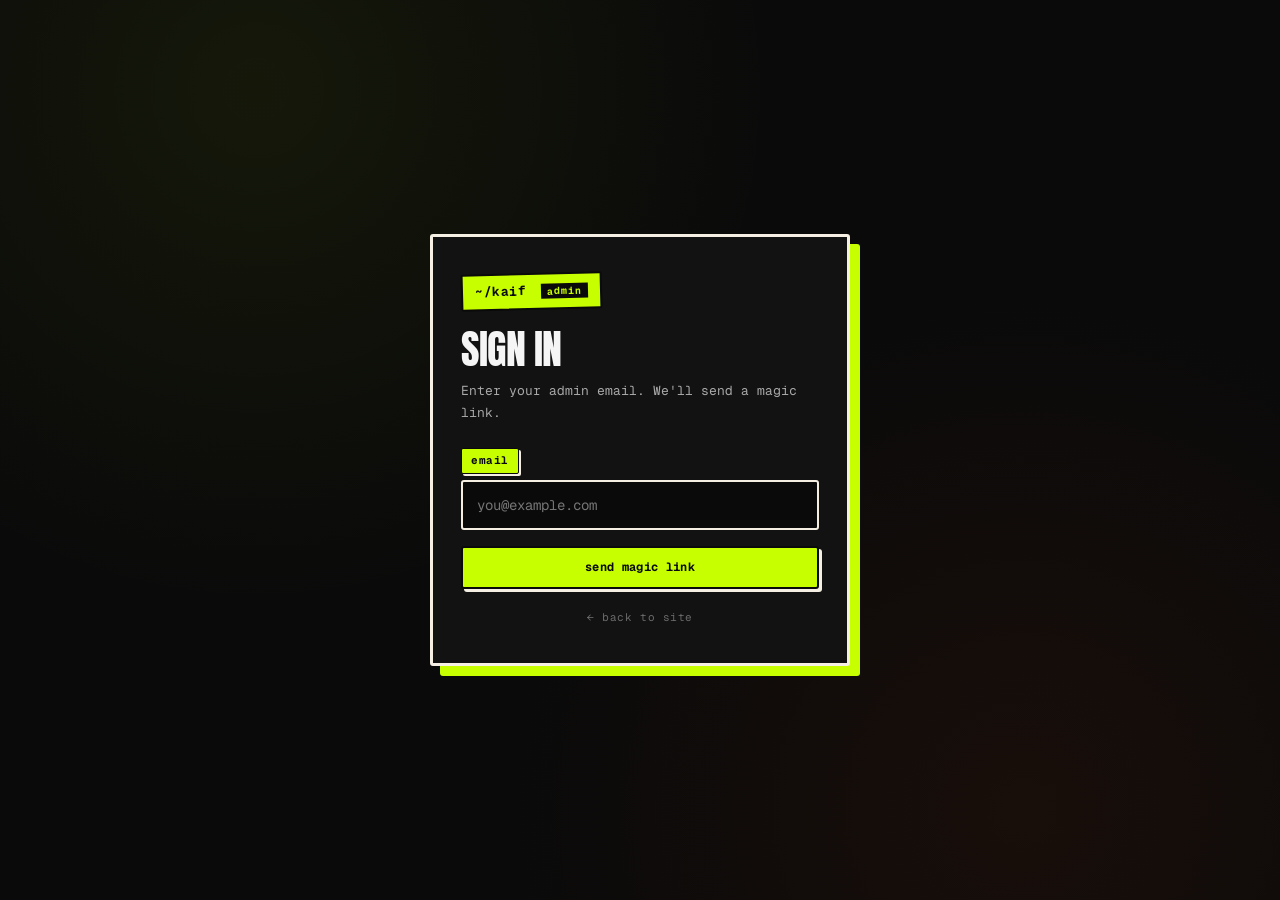
==== admin/index.html @ 689f4917 "feat(admin): ship magic-link auth, dashboard, subscriber CRUD, message inbox, and one-click legacy m" ====
<!DOCTYPE html>
<html lang="en" data-theme="dark">
<head>
<meta charset="UTF-8">
<meta name="viewport" content="width=device-width, initial-scale=1.0, viewport-fit=cover">
<title>admin · kaifansari.me</title>
<meta name="robots" content="noindex,nofollow">
<meta name="theme-color" content="#0a0a0a">
<link rel="preconnect" href="https://fonts.googleapis.com">
<link rel="preconnect" href="https://fonts.gstatic.com" crossorigin>
<link href="https://fonts.googleapis.com/css2?family=Anton&family=Fraunces:opsz,wght@9..144,400;9..144,600&family=Geist+Mono:wght@400;500;600;700&display=swap" rel="stylesheet">
<style>
:root {
  --bg: #0a0a0a;
  --bg2: #121212;
  --bg3: #1a1a1a;
  --text: #f5f5f5;
  --text2: #a8a8a8;
  --muted: #6a6a6a;
  --accent: #c8ff00;
  --ink: #0a0a0a;
  --border: #f5efe3;
  --shadow: #f5efe3;
  --danger: #ff3b30;
  --success: #22c55e;
  --warning: #fbbf24;
  --font-display: 'Anton', Impact, 'Arial Black', sans-serif;
  --font-body: 'Fraunces', Georgia, serif;
  --font-mono: 'Geist Mono', 'Courier New', ui-monospace, monospace;
  --radius: 3px;
  --bw: 3px;
  --offset: 5px;
}
*, *::before, *::after { margin: 0; padding: 0; box-sizing: border-box; }
html { color-scheme: dark; -webkit-text-size-adjust: 100%; }
body {
  font-family: var(--font-mono);
  font-size: 14px;
  line-height: 1.6;
  background: var(--bg);
  color: var(--text);
  min-height: 100vh;
  -webkit-font-smoothing: antialiased;
  -moz-osx-font-smoothing: grayscale;
}
[hidden] { display: none !important; }
button, input, select, textarea { font: inherit; color: inherit; }
a { color: inherit; text-decoration: none; }
code { font-family: var(--font-mono); background: var(--bg2); padding: 1px 6px; border-radius: 2px; border: 1px solid var(--border); }

.screen { min-height: 100vh; }
.screen-login {
  display: flex;
  align-items: center;
  justify-content: center;
  padding: 24px;
  background:
    radial-gradient(circle at 20% 10%, rgba(200, 255, 0, 0.06), transparent 40%),
    radial-gradient(circle at 80% 90%, rgba(194, 65, 12, 0.08), transparent 40%),
    var(--bg);
}
.login-card {
  width: 100%;
  max-width: 420px;
  background: var(--bg2);
  border: var(--bw) solid var(--border);
  border-radius: var(--radius);
  padding: 36px 28px;
  box-shadow: 10px 10px 0 var(--accent);
}
.login-brand {
  display: inline-block;
  padding: 6px 12px;
  background: var(--accent);
  color: var(--ink);
  border: 2px solid var(--ink);
  font-weight: 700;
  font-size: 13px;
  letter-spacing: 0.5px;
  border-radius: 2px;
  transform: rotate(-1.5deg);
  margin-bottom: 20px;
}
.login-brand span {
  margin-left: 6px;
  padding: 1px 6px;
  background: var(--ink);
  color: var(--accent);
  font-size: 10px;
  letter-spacing: 1px;
}
.login-card h1 {
  font-family: var(--font-display);
  font-size: 40px;
  line-height: 0.95;
  letter-spacing: -0.5px;
  text-transform: uppercase;
  font-weight: 400;
  margin-bottom: 12px;
}
.login-card p { color: var(--text2); font-size: 13px; margin-bottom: 24px; line-height: 1.7; }
.login-card label {
  display: block;
  font-size: 11px;
  font-weight: 700;
  color: var(--ink);
  background: var(--accent);
  border: 1.5px solid var(--ink);
  padding: 3px 9px;
  border-radius: 2px;
  letter-spacing: 0.05em;
  width: fit-content;
  margin-bottom: 6px;
  box-shadow: 2px 2px 0 var(--shadow);
}
.login-card input {
  width: 100%;
  padding: 12px 14px;
  background: var(--bg);
  border: 2px solid var(--border);
  border-radius: var(--radius);
  font-size: 14px;
  margin-bottom: 16px;
  transition: box-shadow 0.2s, transform 0.2s;
}
.login-card input:focus {
  outline: none;
  border-color: var(--accent);
  box-shadow: 3px 3px 0 var(--shadow);
  transform: translate(-1px, -1px);
}
.login-status {
  display: none;
  margin-top: 16px;
  padding: 12px;
  background: rgba(34, 197, 94, 0.1);
  border: 2px solid var(--success);
  border-radius: var(--radius);
  color: var(--success);
  font-size: 12px;
  text-align: center;
}
.login-status.is-error {
  background: rgba(255, 59, 48, 0.1);
  border-color: var(--danger);
  color: var(--danger);
}
.login-back {
  display: block;
  margin-top: 20px;
  text-align: center;
  font-size: 11px;
  color: var(--muted);
  letter-spacing: 0.05em;
}
.login-back:hover { color: var(--accent); }

.btn {
  display: inline-flex;
  align-items: center;
  justify-content: center;
  gap: 6px;
  padding: 10px 18px;
  background: var(--bg);
  color: var(--text);
  border: 2px solid var(--border);
  border-radius: var(--radius);
  font-family: var(--font-mono);
  font-size: 12px;
  font-weight: 700;
  letter-spacing: 0.03em;
  cursor: pointer;
  box-shadow: 3px 3px 0 var(--shadow);
  transition: transform 0.15s, box-shadow 0.15s, background-color 0.15s, color 0.15s, border-color 0.15s;
  white-space: nowrap;
  user-select: none;
}
.btn:hover { transform: translate(-1px, -1px); box-shadow: 4px 4px 0 var(--shadow); }
.btn:active { transform: translate(2px, 2px); box-shadow: 0 0 0 var(--shadow); }
.btn:disabled { opacity: 0.5; cursor: not-allowed; transform: none; box-shadow: 2px 2px 0 var(--shadow); }
.btn-primary { background: var(--accent); color: var(--ink); border-color: var(--ink); }
.btn-ghost { background: var(--bg2); }
.btn-danger { background: var(--bg2); color: var(--danger); border-color: var(--danger); }
.btn-danger:hover { background: var(--danger); color: #fff; }
.btn-sm { padding: 6px 12px; font-size: 11px; box-shadow: 2px 2px 0 var(--shadow); }
.btn-xs { padding: 4px 9px; font-size: 10px; box-shadow: 1.5px 1.5px 0 var(--shadow); border-width: 1.5px; }
.btn-xs:hover { box-shadow: 2.5px 2.5px 0 var(--shadow); }
.btn.full-width { width: 100%; }

.app-header {
  position: sticky;
  top: 0;
  z-index: 100;
  background: var(--bg);
  border-bottom: var(--bw) solid var(--border);
  box-shadow: 0 4px 0 rgba(0, 0, 0, 0.4);
}
.app-header-inner {
  max-width: 1300px;
  margin: 0 auto;
  padding: 0 20px;
  height: 64px;
  display: flex;
  align-items: center;
  gap: 20px;
}
.brand {
  display: inline-flex;
  align-items: center;
  gap: 6px;
  padding: 6px 12px;
  border: 2px solid var(--border);
  border-radius: var(--radius);
  background: var(--bg2);
  font-weight: 700;
  font-size: 13px;
  box-shadow: 3px 3px 0 var(--shadow);
  transform: rotate(-1.5deg);
  transition: transform 0.2s, box-shadow 0.2s;
  flex-shrink: 0;
}
.brand:hover { transform: rotate(0) translate(-2px, -2px); box-shadow: 5px 5px 0 var(--shadow); }
.brand-tag {
  margin-left: 4px;
  padding: 1px 6px;
  background: var(--accent);
  color: var(--ink);
  font-size: 10px;
  letter-spacing: 1px;
  border-radius: 2px;
}
.tabs {
  display: flex;
  gap: 4px;
  flex: 1;
  overflow-x: auto;
  scrollbar-width: none;
}
.tabs::-webkit-scrollbar { display: none; }
.tab {
  padding: 8px 14px;
  background: transparent;
  border: 2px solid transparent;
  border-radius: var(--radius);
  font-family: var(--font-mono);
  font-size: 12px;
  font-weight: 600;
  color: var(--text2);
  cursor: pointer;
  white-space: nowrap;
  transition: all 0.15s;
}
.tab:hover { color: var(--text); background: var(--bg2); }
.tab.active {
  background: var(--accent);
  color: var(--ink);
  border-color: var(--ink);
  box-shadow: 2px 2px 0 var(--shadow);
  transform: rotate(-1deg);
}
.session {
  display: flex;
  align-items: center;
  gap: 10px;
  flex-shrink: 0;
}
.session-email {
  font-size: 11px;
  color: var(--muted);
  max-width: 180px;
  overflow: hidden;
  text-overflow: ellipsis;
  white-space: nowrap;
}

.app-main {
  max-width: 1300px;
  margin: 0 auto;
  padding: 32px 20px 80px;
}
.panel { animation: fadeIn 0.25s ease-out; }
@keyframes fadeIn { from { opacity: 0; transform: translateY(6px); } to { opacity: 1; transform: translateY(0); } }
.panel-head {
  display: flex;
  align-items: center;
  justify-content: space-between;
  gap: 16px;
  margin-bottom: 24px;
  flex-wrap: wrap;
}
.panel-head h2 {
  font-family: var(--font-display);
  font-size: 32px;
  font-weight: 400;
  letter-spacing: -0.02em;
  text-transform: uppercase;
  line-height: 1;
  display: inline-flex;
  align-items: baseline;
  gap: 10px;
}
.panel-head h2 .count {
  font-family: var(--font-mono);
  font-size: 13px;
  color: var(--muted);
  font-weight: 400;
  text-transform: none;
  letter-spacing: 0;
}
.panel-actions { display: flex; gap: 8px; flex-wrap: wrap; }

.stat-grid {
  display: grid;
  grid-template-columns: repeat(auto-fit, minmax(160px, 1fr));
  gap: 14px;
  margin-bottom: 24px;
}
.stat {
  padding: 16px 18px;
  background: var(--bg2);
  border: 2px solid var(--border);
  border-radius: var(--radius);
  box-shadow: 4px 4px 0 var(--shadow);
  transform: rotate(-0.5deg);
  transition: transform 0.2s, box-shadow 0.2s;
}
.stat:nth-child(even) { transform: rotate(0.7deg); }
.stat:hover { transform: rotate(0) translate(-2px, -2px); box-shadow: 6px 6px 0 var(--shadow); }
.stat-value {
  font-family: var(--font-mono);
  font-size: 28px;
  font-weight: 700;
  line-height: 1;
  color: var(--text);
  margin-bottom: 6px;
}
.stat-label {
  font-family: var(--font-mono);
  font-size: 10px;
  color: var(--muted);
  text-transform: uppercase;
  letter-spacing: 0.08em;
  padding-top: 6px;
  border-top: 1.5px dashed var(--bg3);
}
.stat.highlight { background: var(--accent); border-color: var(--ink); }
.stat.highlight .stat-value { color: var(--ink); }
.stat.highlight .stat-label { color: var(--ink); opacity: 0.7; border-color: rgba(10, 10, 10, 0.3); }
.stat.danger .stat-value { color: var(--danger); }

.migrate-card {
  display: flex;
  align-items: center;
  justify-content: space-between;
  gap: 20px;
  padding: 20px 24px;
  background: linear-gradient(135deg, rgba(200, 255, 0, 0.1), rgba(200, 255, 0, 0.02));
  border: var(--bw) dashed var(--accent);
  border-radius: var(--radius);
  margin-bottom: 24px;
  flex-wrap: wrap;
}
.migrate-card h3 {
  font-family: var(--font-display);
  font-size: 20px;
  font-weight: 400;
  text-transform: uppercase;
  margin-bottom: 6px;
  letter-spacing: -0.01em;
}
.migrate-card p { color: var(--text2); font-size: 12px; line-height: 1.6; }

.activity { margin-top: 12px; }
.activity h3 {
  font-family: var(--font-mono);
  font-size: 11px;
  text-transform: uppercase;
  letter-spacing: 0.1em;
  color: var(--muted);
  margin-bottom: 12px;
}
.activity-list {
  display: flex;
  flex-direction: column;
  gap: 6px;
}
.activity-item {
  display: grid;
  grid-template-columns: 90px 100px 1fr auto;
  gap: 12px;
  align-items: center;
  padding: 10px 14px;
  background: var(--bg2);
  border: 1.5px solid var(--bg3);
  border-radius: 2px;
  font-size: 12px;
  transition: border-color 0.15s;
}
.activity-item:hover { border-color: var(--border); }
.activity-item .act-time { color: var(--muted); font-size: 11px; }
.activity-item .act-actor { color: var(--text2); overflow: hidden; text-overflow: ellipsis; }
.activity-item .act-action { font-weight: 600; color: var(--accent); }
.activity-item .act-target { color: var(--muted); font-size: 11px; overflow: hidden; text-overflow: ellipsis; text-align: right; }

.filters {
  display: flex;
  gap: 10px;
  margin-bottom: 16px;
  flex-wrap: wrap;
}
.input, .select {
  padding: 9px 13px;
  background: var(--bg2);
  border: 2px solid var(--border);
  border-radius: var(--radius);
  font-family: var(--font-mono);
  font-size: 12px;
  color: var(--text);
  transition: border-color 0.15s, box-shadow 0.15s;
}
.input { flex: 1; min-width: 180px; }
.select { cursor: pointer; min-width: 140px; }
.input:focus, .select:focus {
  outline: none;
  border-color: var(--accent);
  box-shadow: 2px 2px 0 var(--shadow);
}

.table-wrap {
  background: var(--bg2);
  border: var(--bw) solid var(--border);
  border-radius: var(--radius);
  box-shadow: 5px 5px 0 var(--shadow);
  overflow-x: auto;
}
.table {
  width: 100%;
  border-collapse: collapse;
  font-size: 13px;
}
.table thead th {
  text-align: left;
  padding: 12px 16px;
  background: var(--bg3);
  border-bottom: 2px solid var(--border);
  font-family: var(--font-mono);
  font-size: 10px;
  font-weight: 700;
  letter-spacing: 0.1em;
  text-transform: uppercase;
  color: var(--muted);
}
.table tbody td {
  padding: 12px 16px;
  border-bottom: 1px solid var(--bg3);
  vertical-align: middle;
}
.table tbody tr:last-child td { border-bottom: none; }
.table tbody tr { transition: background-color 0.1s; }
.table tbody tr[data-message-id] { cursor: pointer; }
.table tbody tr:hover { background: rgba(255, 255, 255, 0.02); }
.table .email { font-family: var(--font-mono); font-size: 12px; color: var(--text); }
.table .muted { color: var(--muted); font-size: 12px; }
.table .actions-col { width: 1%; white-space: nowrap; text-align: right; }
.table .actions-cell { text-align: right; white-space: nowrap; }
.table .actions-cell .btn { margin-left: 4px; }
.table .loading, .table .empty {
  text-align: center;
  padding: 40px 20px;
  color: var(--muted);
  font-size: 12px;
}
.table .preview {
  color: var(--text2);
  max-width: 340px;
  overflow: hidden;
  text-overflow: ellipsis;
  white-space: nowrap;
}
.table .from-cell { display: flex; flex-direction: column; gap: 2px; }
.table .from-cell .from-name { font-weight: 600; font-size: 13px; }
.table .from-cell .from-email { font-size: 11px; color: var(--muted); }
.table .unread-dot {
  display: inline-block;
  width: 8px;
  height: 8px;
  border-radius: 50%;
  background: var(--accent);
  box-shadow: 0 0 8px var(--accent);
  animation: pulse 2s ease-in-out infinite;
}
@keyframes pulse { 0%, 100% { opacity: 1; } 50% { opacity: 0.4; } }

.badge {
  display: inline-block;
  padding: 2px 8px;
  border-radius: 2px;
  font-family: var(--font-mono);
  font-size: 10px;
  font-weight: 700;
  letter-spacing: 0.05em;
  text-transform: uppercase;
  border: 1.5px solid currentColor;
  white-space: nowrap;
}
.badge.confirmed, .badge.replied { color: var(--success); background: rgba(34, 197, 94, 0.1); }
.badge.pending, .badge.unread { color: var(--warning); background: rgba(251, 191, 36, 0.1); }
.badge.unsubscribed, .badge.spam { color: var(--danger); background: rgba(255, 59, 48, 0.1); }
.badge.read, .badge.archived { color: var(--muted); background: var(--bg3); }

.empty {
  padding: 40px 20px;
  text-align: center;
  color: var(--muted);
  font-size: 12px;
}

.modal-overlay {
  position: fixed;
  inset: 0;
  z-index: 1000;
  display: flex;
  align-items: center;
  justify-content: center;
  padding: 20px;
  background: rgba(0, 0, 0, 0.7);
  backdrop-filter: blur(4px);
  -webkit-backdrop-filter: blur(4px);
  animation: fadeIn 0.2s ease;
}
.modal {
  position: relative;
  width: 100%;
  max-width: 620px;
  max-height: 90vh;
  overflow-y: auto;
  background: var(--bg2);
  border: var(--bw) solid var(--border);
  border-radius: var(--radius);
  box-shadow: 12px 12px 0 var(--shadow);
  padding: 28px 24px;
  animation: modalIn 0.25s cubic-bezier(0.34, 1.56, 0.64, 1);
}
@keyframes modalIn { from { opacity: 0; transform: translateY(20px) scale(0.96); } to { opacity: 1; transform: translateY(0) scale(1); } }
.modal-close {
  position: absolute;
  top: 12px;
  right: 12px;
  width: 32px;
  height: 32px;
  background: var(--bg);
  border: 2px solid var(--border);
  border-radius: var(--radius);
  cursor: pointer;
  font-size: 14px;
  font-weight: 700;
  color: var(--text);
  box-shadow: 2px 2px 0 var(--shadow);
  transition: transform 0.15s, box-shadow 0.15s, background-color 0.15s;
}
.modal-close:hover { transform: translate(-1px, -1px); box-shadow: 4px 4px 0 var(--shadow); background: var(--accent); color: var(--ink); }
.modal-content h3 {
  font-family: var(--font-display);
  font-size: 26px;
  font-weight: 400;
  text-transform: uppercase;
  letter-spacing: -0.01em;
  margin-bottom: 18px;
  padding-bottom: 10px;
  border-bottom: 2px solid var(--border);
  line-height: 1;
}
.modal-content label {
  display: block;
  font-size: 10px;
  font-weight: 700;
  color: var(--ink);
  background: var(--accent);
  border: 1.5px solid var(--ink);
  padding: 3px 9px;
  border-radius: 2px;
  letter-spacing: 0.05em;
  width: fit-content;
  margin: 14px 0 6px;
  box-shadow: 2px 2px 0 var(--shadow);
}
.modal-content input, .modal-content select, .modal-content textarea {
  width: 100%;
  padding: 10px 13px;
  background: var(--bg);
  border: 2px solid var(--border);
  border-radius: var(--radius);
  font-family: var(--font-mono);
  font-size: 13px;
  resize: vertical;
  transition: border-color 0.15s, box-shadow 0.15s;
}
.modal-content input:focus, .modal-content select:focus, .modal-content textarea:focus {
  outline: none;
  border-color: var(--accent);
  box-shadow: 2px 2px 0 var(--shadow);
}
.modal-content button[type="submit"], .modal-content .btn-primary { margin-top: 16px; }
.msg-meta {
  display: grid;
  grid-template-columns: 80px 1fr;
  gap: 6px 14px;
  padding: 14px;
  background: var(--bg);
  border: 1.5px solid var(--bg3);
  border-radius: 2px;
  margin-bottom: 16px;
  font-size: 12px;
}
.msg-meta dt { color: var(--muted); text-transform: uppercase; letter-spacing: 0.05em; font-size: 10px; padding-top: 3px; }
.msg-meta dd { color: var(--text); word-break: break-word; }
.msg-body {
  padding: 16px;
  background: var(--bg);
  border-left: 4px solid var(--accent);
  border-radius: 2px;
  white-space: pre-wrap;
  font-size: 13px;
  line-height: 1.7;
  color: var(--text2);
  margin-bottom: 16px;
}
.msg-reply {
  padding: 16px;
  background: rgba(34, 197, 94, 0.08);
  border-left: 4px solid var(--success);
  border-radius: 2px;
  font-size: 12px;
  margin-bottom: 16px;
}
.msg-reply strong { color: var(--success); display: block; margin-bottom: 6px; font-size: 10px; letter-spacing: 0.1em; text-transform: uppercase; }
.msg-reply p { color: var(--text2); white-space: pre-wrap; line-height: 1.6; }
.msg-actions {
  display: flex;
  gap: 6px;
  flex-wrap: wrap;
  margin-bottom: 8px;
  padding-bottom: 16px;
  border-bottom: 1.5px solid var(--bg3);
}
.reply-form { margin-top: 8px; }

.toast {
  position: fixed;
  bottom: 24px;
  left: 50%;
  transform: translateX(-50%) translateY(80px);
  padding: 12px 22px;
  background: var(--accent);
  color: var(--ink);
  border: 2px solid var(--ink);
  border-radius: var(--radius);
  box-shadow: 5px 5px 0 var(--shadow);
  font-family: var(--font-mono);
  font-size: 12px;
  font-weight: 700;
  letter-spacing: 0.02em;
  z-index: 2000;
  opacity: 0;
  pointer-events: none;
  transition: transform 0.3s cubic-bezier(0.34, 1.56, 0.64, 1), opacity 0.25s;
  max-width: calc(100vw - 40px);
  text-align: center;
}
.toast.show { transform: translateX(-50%) translateY(0); opacity: 1; }
.toast.error { background: var(--danger); color: #fff; border-color: #fff; box-shadow: 5px 5px 0 #fff; }

@media (max-width: 768px) {
  .app-header-inner { padding: 0 14px; gap: 10px; height: 56px; }
  .brand { font-size: 12px; padding: 5px 10px; }
  .brand-tag { font-size: 9px; }
  .session-email { display: none; }
  .tab { padding: 7px 10px; font-size: 11px; }
  .app-main { padding: 20px 14px 60px; }
  .panel-head h2 { font-size: 24px; }
  .stat-value { font-size: 22px; }
  .activity-item { grid-template-columns: 60px 1fr; gap: 6px; }
  .activity-item .act-actor, .activity-item .act-action { grid-column: 2; }
  .activity-item .act-target { display: none; }
  .table { font-size: 12px; }
  .table thead th, .table tbody td { padding: 10px 10px; }
  .table .preview { max-width: 140px; }
  .table .actions-cell .btn { padding: 3px 6px; font-size: 9px; margin-left: 2px; }
  .modal { padding: 20px 16px; }
  .modal-content h3 { font-size: 20px; }
  .msg-meta { grid-template-columns: 1fr; gap: 2px; }
  .msg-meta dt { padding-top: 8px; }
}
</style>
</head>
<body>

<div class="screen screen-login" id="loginScreen">
  <div class="login-card">
    <div class="login-brand">~/kaif <span>admin</span></div>
    <h1>Sign in</h1>
    <p>Enter your admin email. We'll send a magic link.</p>
    <form id="loginForm">
      <label for="loginEmail">email</label>
      <input type="email" id="loginEmail" name="email" required autocomplete="email" placeholder="you@example.com" />
      <button type="submit" class="btn btn-primary full-width" id="loginBtn">send magic link</button>
    </form>
    <div class="login-status" id="loginStatus"></div>
    <a href="/" class="login-back">← back to site</a>
  </div>
</div>

<div class="screen screen-app" id="appScreen" hidden>
  <header class="app-header">
    <div class="app-header-inner">
      <a href="/" class="brand">~/kaif<span class="brand-tag">admin</span></a>
      <nav class="tabs" id="tabs">
        <button type="button" class="tab active" data-tab="dashboard">dashboard</button>
        <button type="button" class="tab" data-tab="subscribers">subscribers</button>
        <button type="button" class="tab" data-tab="messages">messages</button>
      </nav>
      <div class="session">
        <span class="session-email" id="sessionEmail"></span>
        <button type="button" class="btn btn-ghost btn-sm" id="logoutBtn">logout</button>
      </div>
    </div>
  </header>

  <main class="app-main">
    <section class="panel" id="panelDashboard" data-panel="dashboard">
      <div class="panel-head">
        <h2>dashboard</h2>
        <div class="panel-actions">
          <button type="button" class="btn btn-ghost btn-sm" id="refreshDashboard">refresh</button>
        </div>
      </div>
      <div class="stat-grid" id="statGrid"></div>
      <div id="migrateCard"></div>
      <div class="activity">
        <h3>recent activity</h3>
        <div class="activity-list" id="recentActivity"></div>
      </div>
    </section>

    <section class="panel" id="panelSubscribers" data-panel="subscribers" hidden>
      <div class="panel-head">
        <h2>subscribers <span class="count" id="subsCount"></span></h2>
        <div class="panel-actions">
          <button type="button" class="btn btn-primary btn-sm" id="addSubBtn">+ add</button>
          <a href="/api/admin_subscribers?format=csv" class="btn btn-ghost btn-sm" id="exportCsvBtn" download>export csv</a>
        </div>
      </div>
      <div class="filters">
        <select class="select" id="subsFilter">
          <option value="all">all</option>
          <option value="confirmed">confirmed</option>
          <option value="pending">pending</option>
          <option value="unsubscribed">unsubscribed</option>
        </select>
        <input type="search" class="input" id="subsSearch" placeholder="search email…" />
      </div>
      <div class="table-wrap">
        <table class="table">
          <thead>
            <tr>
              <th>email</th>
              <th>status</th>
              <th>subscribed</th>
              <th>source</th>
              <th class="actions-col">actions</th>
            </tr>
          </thead>
          <tbody id="subsBody"></tbody>
        </table>
      </div>
      <div class="empty" id="subsEmpty" hidden>no subscribers yet</div>
    </section>

    <section class="panel" id="panelMessages" data-panel="messages" hidden>
      <div class="panel-head">
        <h2>messages <span class="count" id="msgsCount"></span></h2>
        <div class="panel-actions">
          <button type="button" class="btn btn-ghost btn-sm" id="refreshMessages">refresh</button>
        </div>
      </div>
      <div class="filters">
        <select class="select" id="msgsFilter">
          <option value="all">all</option>
          <option value="unread">unread</option>
          <option value="read">read</option>
          <option value="replied">replied</option>
          <option value="archived">archived</option>
          <option value="spam">spam</option>
        </select>
        <input type="search" class="input" id="msgsSearch" placeholder="search name, email, message…" />
      </div>
      <div class="table-wrap">
        <table class="table">
          <thead>
            <tr>
              <th></th>
              <th>from</th>
              <th>preview</th>
              <th>received</th>
              <th class="actions-col">actions</th>
            </tr>
          </thead>
          <tbody id="msgsBody"></tbody>
        </table>
      </div>
      <div class="empty" id="msgsEmpty" hidden>no messages yet</div>
    </section>
  </main>
</div>

<div class="modal-overlay" id="modalOverlay" hidden>
  <div class="modal" role="dialog" aria-modal="true">
    <button type="button" class="modal-close" id="modalClose">✕</button>
    <div class="modal-content" id="modalContent"></div>
  </div>
</div>

<div class="toast" id="toast"></div>

<script>
(function () {
  'use strict';

  var state = {
    email: '',
    tab: 'dashboard',
    subs: { items: [], status: 'all', search: '' },
    msgs: { items: [], filter: 'all', search: '' },
    loading: { subs: false, msgs: false }
  };

  function esc(s) {
    return String(s == null ? '' : s)
      .replace(/&/g, '&amp;')
      .replace(/</g, '&lt;')
      .replace(/>/g, '&gt;')
      .replace(/"/g, '&quot;')
      .replace(/'/g, '&#39;');
  }

  function fmtDate(ts) {
    if (!ts) return '—';
    var n = parseInt(ts, 10);
    if (!n) return '—';
    var d = new Date(n * 1000);
    var diff = Date.now() - d.getTime();
    var m = Math.floor(diff / 60000);
    if (m < 1) return 'just now';
    if (m < 60) return m + 'm ago';
    var h = Math.floor(m / 60);
    if (h < 24) return h + 'h ago';
    var day = Math.floor(h / 24);
    if (day < 7) return day + 'd ago';
    return d.toLocaleDateString('en-IN', { day: '2-digit', month: 'short', year: 'numeric' });
  }

  function toast(msg, type) {
    var el = document.getElementById('toast');
    el.textContent = msg;
    el.className = 'toast show' + (type === 'error' ? ' error' : '');
    clearTimeout(toast._t);
    toast._t = setTimeout(function () { el.classList.remove('show'); }, 3200);
  }

  async function api(path, opts) {
    opts = opts || {};
    var config = {
      method: opts.method || 'GET',
      credentials: 'include',
      headers: {}
    };
    if (opts.body !== undefined) {
      config.headers['Content-Type'] = 'application/json';
      config.body = typeof opts.body === 'string' ? opts.body : JSON.stringify(opts.body);
    }
    try {
      var res = await fetch(path, config);
      var data = null;
      try { data = await res.json(); } catch (e) { data = {}; }
      return { ok: res.ok, status: res.status, data: data || {} };
    } catch (err) {
      return { ok: false, status: 0, data: { error: 'network error' } };
    }
  }

  function showModal(html) {
    document.getElementById('modalContent').innerHTML = html;
    document.getElementById('modalOverlay').hidden = false;
    document.body.style.overflow = 'hidden';
  }

  function closeModal() {
    document.getElementById('modalOverlay').hidden = true;
    document.getElementById('modalContent').innerHTML = '';
    document.body.style.overflow = '';
  }

  window.closeModal = closeModal;

  function showLogin() {
    document.getElementById('loginScreen').hidden = false;
    document.getElementById('appScreen').hidden = true;
  }

  function showApp() {
    document.getElementById('loginScreen').hidden = true;
    document.getElementById('appScreen').hidden = false;
    document.getElementById('sessionEmail').textContent = state.email;
  }

  async function boot() {
    var params = new URLSearchParams(window.location.search);
    if (params.get('error') === 'login') {
      var st = document.getElementById('loginStatus');
      st.textContent = 'login link is invalid or expired. request a new one.';
      st.className = 'login-status is-error';
      st.style.display = 'block';
      try { window.history.replaceState({}, '', '/admin'); } catch (e) {}
    }

    var r = await api('/api/admin_me');
    if (r.ok && r.data.success && r.data.email) {
      state.email = r.data.email;
      showApp();
      switchTab('dashboard');
    } else {
      showLogin();
    }
  }

  document.getElementById('loginForm').addEventListener('submit', async function (e) {
    e.preventDefault();
    var email = document.getElementById('loginEmail').value.trim().toLowerCase();
    var btn = document.getElementById('loginBtn');
    var status = document.getElementById('loginStatus');

    if (!email) {
      toast('email required', 'error');
      return;
    }

    btn.disabled = true;
    btn.textContent = 'sending…';
    status.style.display = 'none';

    var r = await api('/api/admin_login', { method: 'POST', body: { email: email } });

    btn.disabled = false;
    btn.textContent = 'send magic link';

    if (r.ok && r.data.success) {
      status.textContent = r.data.message || 'check your email for the login link.';
      status.className = 'login-status';
      status.style.display = 'block';
    } else {
      status.textContent = (r.data && r.data.error) || 'failed to send link';
      status.className = 'login-status is-error';
      status.style.display = 'block';
    }
  });

  document.getElementById('logoutBtn').addEventListener('click', async function () {
    await api('/api/admin_logout', { method: 'POST' });
    state.email = '';
    showLogin();
    document.getElementById('loginStatus').style.display = 'none';
  });

  document.getElementById('modalOverlay').addEventListener('click', function (e) {
    if (e.target.id === 'modalOverlay') closeModal();
  });

  document.getElementById('modalClose').addEventListener('click', closeModal);

  document.addEventListener('keydown', function (e) {
    if (e.key === 'Escape') closeModal();
  });

  document.getElementById('tabs').addEventListener('click', function (e) {
    var btn = e.target.closest('[data-tab]');
    if (!btn) return;
    switchTab(btn.dataset.tab);
  });

  function switchTab(name) {
    state.tab = name;
    var tabs = document.querySelectorAll('[data-tab]');
    for (var i = 0; i < tabs.length; i++) {
      tabs[i].classList.toggle('active', tabs[i].dataset.tab === name);
    }
    var panels = document.querySelectorAll('[data-panel]');
    for (var j = 0; j < panels.length; j++) {
      panels[j].hidden = panels[j].dataset.panel !== name;
    }
    if (name === 'dashboard') loadDashboard();
    if (name === 'subscribers') loadSubscribers();
    if (name === 'messages') loadMessages();
  }

  async function loadDashboard() {
    var grid = document.getElementById('statGrid');
    var recentEl = document.getElementById('recentActivity');
    var migrateEl = document.getElementById('migrateCard');

    grid.innerHTML = '<div class="stat"><div class="stat-value">—</div><div class="stat-label">loading…</div></div>';
    recentEl.innerHTML = '';

    var r = await api('/api/admin_dashboard');
    if (!r.ok || !r.data.success) {
      toast((r.data && r.data.error) || 'failed to load dashboard', 'error');
      grid.innerHTML = '<div class="stat"><div class="stat-value">!</div><div class="stat-label">failed</div></div>';
      return;
    }

    var s = r.data.stats || {};

    grid.innerHTML =
      '<div class="stat highlight"><div class="stat-value">' + (s.confirmed || 0) + '</div><div class="stat-label">confirmed</div></div>' +
      '<div class="stat"><div class="stat-value">' + (s.pending || 0) + '</div><div class="stat-label">pending</div></div>' +
      '<div class="stat"><div class="stat-value">' + (s.unsubscribed || 0) + '</div><div class="stat-label">unsubscribed</div></div>' +
      '<div class="stat"><div class="stat-value">' + (s.messages_total || 0) + '</div><div class="stat-label">messages total</div></div>' +
      '<div class="stat' + (s.messages_unread > 0 ? ' danger' : '') + '"><div class="stat-value">' + (s.messages_unread || 0) + '</div><div class="stat-label">unread</div></div>';

    if (!r.data.migrated) {
      migrateEl.innerHTML =
        '<div class="migrate-card">' +
        '<div><h3>migrate legacy data</h3><p>Run once to move old subscriber keys into the new schema. Safe to re-run — it only executes once.</p></div>' +
        '<button type="button" class="btn btn-primary" id="migrateBtn">run migration</button>' +
        '</div>';
      document.getElementById('migrateBtn').addEventListener('click', runMigrate);
    } else {
      migrateEl.innerHTML = '';
    }

    var recent = r.data.recent || [];
    if (!recent.length) {
      recentEl.innerHTML = '<div class="empty">no activity yet</div>';
    } else {
      recentEl.innerHTML = recent.map(function (a) {
        return '<div class="activity-item">' +
          '<span class="act-time">' + fmtDate(a.ts) + '</span>' +
          '<span class="act-actor">' + esc(a.actor || '—') + '</span>' +
          '<span class="act-action">' + esc(a.action || '—') + '</span>' +
          '<span class="act-target">' + esc(a.target || '') + '</span>' +
          '</div>';
      }).join('');
    }
  }

  async function runMigrate() {
    var btn = document.getElementById('migrateBtn');
    if (!btn) return;
    if (!window.confirm('Run one-time migration now?')) return;
    btn.disabled = true;
    btn.textContent = 'migrating…';
    var r = await api('/api/admin_migrate', { method: 'POST' });
    if (!r.ok || !r.data.success) {
      toast((r.data && r.data.error) || 'migration failed', 'error');
      btn.disabled = false;
      btn.textContent = 'run migration';
      return;
    }
    toast('migrated: ' + (r.data.confirmed || 0) + ' confirmed, ' + (r.data.pending || 0) + ' pending');
    loadDashboard();
  }

  document.getElementById('refreshDashboard').addEventListener('click', loadDashboard);

  async function fetchAllSubscribers(status) {
    var all = [];
    var page = 0;
    for (var i = 0; i < 20; i++) {
      var r = await api('/api/admin_subscribers?status=' + encodeURIComponent(status) + '&page=' + page + '&per_page=200');
      if (!r.ok || !r.data.success) return { items: all, error: (r.data && r.data.error) || 'load failed' };
      all = all.concat(r.data.data || []);
      if (all.length >= (r.data.total || 0)) break;
      page++;
    }
    return { items: all };
  }

  async function loadSubscribers() {
    if (state.loading.subs) return;
    state.loading.subs = true;
    var filter = document.getElementById('subsFilter').value;
    state.subs.status = filter;
    document.getElementById('subsBody').innerHTML = '<tr><td colspan="5" class="loading">loading…</td></tr>';
    document.getElementById('subsEmpty').hidden = true;

    var res = await fetchAllSubscribers(filter);
    state.loading.subs = false;
    if (res.error) {
      toast(res.error, 'error');
      document.getElementById('subsBody').innerHTML = '<tr><td colspan="5" class="empty">failed to load</td></tr>';
      return;
    }
    state.subs.items = res.items;
    renderSubscribers();
  }

  function renderSubscribers() {
    var search = document.getElementById('subsSearch').value.toLowerCase().trim();
    var items = state.subs.items;
    if (search) {
      items = items.filter(function (s) {
        return (s.email || '').toLowerCase().indexOf(search) !== -1;
      });
    }

    document.getElementById('subsCount').textContent = '(' + items.length + ')';
    var body = document.getElementById('subsBody');
    var empty = document.getElementById('subsEmpty');

    if (!items.length) {
      body.innerHTML = '';
      empty.hidden = false;
      return;
    }
    empty.hidden = true;

    body.innerHTML = items.map(function (s) {
      var actions = '';
      if (s.status === 'pending') {
        actions += '<button type="button" class="btn btn-xs btn-primary" data-subs-action="confirm" data-email="' + esc(s.email) + '">confirm</button>';
        actions += '<button type="button" class="btn btn-xs" data-subs-action="resend" data-email="' + esc(s.email) + '">resend</button>';
      } else if (s.status === 'confirmed') {
        actions += '<button type="button" class="btn btn-xs" data-subs-action="unsubscribe" data-email="' + esc(s.email) + '">unsub</button>';
      } else if (s.status === 'unsubscribed') {
        actions += '<button type="button" class="btn btn-xs" data-subs-action="pending" data-email="' + esc(s.email) + '">re-pend</button>';
      }
      actions += '<button type="button" class="btn btn-xs btn-danger" data-subs-action="delete" data-email="' + esc(s.email) + '">delete</button>';

      return '<tr>' +
        '<td><span class="email">' + esc(s.email) + '</span></td>' +
        '<td><span class="badge ' + esc(s.status) + '">' + esc(s.status) + '</span></td>' +
        '<td><span class="muted">' + fmtDate(s.subscribed_at) + '</span></td>' +
        '<td><span class="muted">' + esc(s.source || '—') + '</span></td>' +
        '<td class="actions-cell">' + actions + '</td>' +
        '</tr>';
    }).join('');
  }

  document.getElementById('subsFilter').addEventListener('change', loadSubscribers);
  document.getElementById('subsSearch').addEventListener('input', renderSubscribers);

  document.getElementById('subsBody').addEventListener('click', async function (e) {
    var btn = e.target.closest('[data-subs-action]');
    if (!btn) return;
    var action = btn.dataset.subsAction;
    var email = btn.dataset.email;

    if (action === 'delete') {
      if (!window.confirm('Delete subscriber "' + email + '"?')) return;
      btn.disabled = true;
      var r = await api('/api/admin_subscribers?email=' + encodeURIComponent(email), { method: 'DELETE' });
      if (!r.ok || !r.data.success) {
        toast((r.data && r.data.error) || 'delete failed', 'error');
        btn.disabled = false;
        return;
      }
      toast('deleted');
      loadSubscribers();
      return;
    }

    btn.disabled = true;
    var r2 = await api('/api/admin_subscribers', { method: 'PATCH', body: { email: email, action: action } });
    if (!r2.ok || !r2.data.success) {
      toast((r2.data && r2.data.error) || 'action failed', 'error');
      btn.disabled = false;
      return;
    }
    var labels = { confirm: 'confirmed', resend: 'resent', unsubscribe: 'unsubscribed', pending: 're-pended' };
    toast(labels[action] || 'done');
    loadSubscribers();
  });

  document.getElementById('addSubBtn').addEventListener('click', function () {
    showModal(
      '<h3>add subscriber</h3>' +
      '<form id="addSubForm">' +
      '<label for="newSubEmail">email</label>' +
      '<input type="email" id="newSubEmail" required placeholder="someone@example.com" />' +
      '<label for="newSubStatus">status</label>' +
      '<select id="newSubStatus">' +
      '<option value="confirmed">confirmed (no email)</option>' +
      '<option value="pending">pending (sends confirm email)</option>' +
      '</select>' +
      '<button type="submit" class="btn btn-primary">add subscriber</button>' +
      '</form>'
    );
    document.getElementById('newSubEmail').focus();
    document.getElementById('addSubForm').addEventListener('submit', async function (ev) {
      ev.preventDefault();
      var email = document.getElementById('newSubEmail').value.trim().toLowerCase();
      var status = document.getElementById('newSubStatus').value;
      if (!email) return toast('email required', 'error');
      var btn = ev.target.querySelector('button[type="submit"]');
      btn.disabled = true;
      btn.textContent = 'adding…';
      var r = await api('/api/admin_subscribers', { method: 'POST', body: { email: email, status: status } });
      if (!r.ok || !r.data.success) {
        toast((r.data && r.data.error) || 'failed', 'error');
        btn.disabled = false;
        btn.textContent = 'add subscriber';
        return;
      }
      toast('subscriber added');
      closeModal();
      loadSubscribers();
    });
  });

  async function fetchAllMessages(status) {
    var all = [];
    var page = 0;
    for (var i = 0; i < 20; i++) {
      var r = await api('/api/admin_messages?status=' + encodeURIComponent(status) + '&page=' + page + '&per_page=200');
      if (!r.ok || !r.data.success) return { items: all, error: (r.data && r.data.error) || 'load failed' };
      all = all.concat(r.data.data || []);
      if (all.length >= (r.data.total || 0)) break;
      page++;
    }
    return { items: all };
  }

  async function loadMessages() {
    if (state.loading.msgs) return;
    state.loading.msgs = true;
    var filter = document.getElementById('msgsFilter').value;
    state.msgs.filter = filter;
    document.getElementById('msgsBody').innerHTML = '<tr><td colspan="5" class="loading">loading…</td></tr>';
    document.getElementById('msgsEmpty').hidden = true;

    var res = await fetchAllMessages(filter);
    state.loading.msgs = false;
    if (res.error) {
      toast(res.error, 'error');
      document.getElementById('msgsBody').innerHTML = '<tr><td colspan="5" class="empty">failed to load</td></tr>';
      return;
    }
    state.msgs.items = res.items;
    renderMessages();
  }

  function renderMessages() {
    var search = document.getElementById('msgsSearch').value.toLowerCase().trim();
    var items = state.msgs.items;
    if (search) {
      items = items.filter(function (m) {
        return (
          (m.name || '').toLowerCase().indexOf(search) !== -1 ||
          (m.email || '').toLowerCase().indexOf(search) !== -1 ||
          (m.message || '').toLowerCase().indexOf(search) !== -1
        );
      });
    }

    document.getElementById('msgsCount').textContent = '(' + items.length + ')';
    var body = document.getElementById('msgsBody');
    var empty = document.getElementById('msgsEmpty');

    if (!items.length) {
      body.innerHTML = '';
      empty.hidden = false;
      return;
    }
    empty.hidden = true;

    body.innerHTML = items.map(function (m) {
      var preview = (m.message || '').replace(/\s+/g, ' ').slice(0, 90);
      var unread = m.status === 'unread';
      return '<tr data-message-id="' + esc(m.id) + '">' +
        '<td>' + (unread ? '<span class="unread-dot"></span>' : '') + '</td>' +
        '<td><div class="from-cell"><span class="from-name">' + esc(m.name || '—') + '</span><span class="from-email">' + esc(m.email || '') + '</span></div></td>' +
        '<td><span class="preview">' + esc(preview || '') + '</span></td>' +
        '<td><span class="muted">' + fmtDate(m.created_at) + '</span></td>' +
        '<td class="actions-cell"><button type="button" class="btn btn-xs btn-danger" data-msg-delete="' + esc(m.id) + '">delete</button></td>' +
        '</tr>';
    }).join('');
  }

  document.getElementById('msgsFilter').addEventListener('change', loadMessages);
  document.getElementById('msgsSearch').addEventListener('input', renderMessages);
  document.getElementById('refreshMessages').addEventListener('click', loadMessages);

  document.getElementById('msgsBody').addEventListener('click', async function (e) {
    var delBtn = e.target.closest('[data-msg-delete]');
    if (delBtn) {
      e.stopPropagation();
      var id = delBtn.dataset.msgDelete;
      if (!window.confirm('Delete this message permanently?')) return;
      delBtn.disabled = true;
      var r = await api('/api/admin_messages?id=' + encodeURIComponent(id), { method: 'DELETE' });
      if (!r.ok || !r.data.success) {
        toast((r.data && r.data.error) || 'delete failed', 'error');
        delBtn.disabled = false;
        return;
      }
      toast('deleted');
      loadMessages();
      return;
    }
    var tr = e.target.closest('tr[data-message-id]');
    if (tr) openMessage(tr.dataset.messageId);
  });

  async function openMessage(id) {
    var r = await api('/api/admin_messages?id=' + encodeURIComponent(id));
    if (!r.ok || !r.data.success) {
      toast((r.data && r.data.error) || 'failed to load message', 'error');
      return;
    }
    var m = r.data.data;
    var html =
      '<h3>message</h3>' +
      '<dl class="msg-meta">' +
      '<dt>from</dt><dd><strong>' + esc(m.name) + '</strong><br><span style="color:var(--muted);font-size:11px;">' + esc(m.email) + '</span></dd>' +
      '<dt>received</dt><dd>' + fmtDate(m.created_at) + '</dd>' +
      '<dt>status</dt><dd><span class="badge ' + esc(m.status) + '">' + esc(m.status) + '</span></dd>' +
      '<dt>ip</dt><dd><code>' + esc(m.ip || '—') + '</code></dd>' +
      '</dl>' +
      '<div class="msg-body">' + esc(m.message || '') + '</div>';

    if (m.reply) {
      html += '<div class="msg-reply"><strong>your reply</strong><p>' + esc(m.reply) + '</p></div>';
    }

    html += '<div class="msg-actions">';
    if (m.status !== 'read' && m.status !== 'replied') {
      html += '<button type="button" class="btn btn-ghost btn-sm" data-msg-status="read" data-msg-id="' + esc(m.id) + '">mark read</button>';
    }
    if (m.status !== 'unread') {
      html += '<button type="button" class="btn btn-ghost btn-sm" data-msg-status="unread" data-msg-id="' + esc(m.id) + '">mark unread</button>';
    }
    if (m.status !== 'archived') {
      html += '<button type="button" class="btn btn-ghost btn-sm" data-msg-status="archived" data-msg-id="' + esc(m.id) + '">archive</button>';
    }
    if (m.status !== 'spam') {
      html += '<button type="button" class="btn btn-ghost btn-sm" data-msg-status="spam" data-msg-id="' + esc(m.id) + '">spam</button>';
    }
    html += '<button type="button" class="btn btn-danger btn-sm" data-msg-delete-modal="' + esc(m.id) + '">delete</button>';
    html += '</div>';

    html += '<form class="reply-form" id="replyForm">' +
      '<label for="replyText">reply to ' + esc(m.name) + '</label>' +
      '<textarea id="replyText" rows="5" required placeholder="write your reply…">' + esc(m.reply || '') + '</textarea>' +
      '<button type="submit" class="btn btn-primary">send reply</button>' +
      '</form>';

    showModal(html);

    document.getElementById('replyForm').addEventListener('submit', async function (ev) {
      ev.preventDefault();
      var text = document.getElementById('replyText').value.trim();
      if (!text) return toast('reply text required', 'error');
      var btn = ev.target.querySelector('button[type="submit"]');
      btn.disabled = true;
      btn.textContent = 'sending…';
      var rr = await api('/api/admin_messages', { method: 'POST', body: { id: id, reply: text } });
      if (!rr.ok || !rr.data.success) {
        toast((rr.data && rr.data.error) || 'reply failed', 'error');
        btn.disabled = false;
        btn.textContent = 'send reply';
        return;
      }
      toast('reply sent');
      closeModal();
      loadMessages();
    });
  }

  document.getElementById('modalContent').addEventListener('click', async function (e) {
    var statusBtn = e.target.closest('[data-msg-status]');
    if (statusBtn) {
      var st = statusBtn.dataset.msgStatus;
      var id = statusBtn.dataset.msgId;
      statusBtn.disabled = true;
      var r = await api('/api/admin_messages', { method: 'PATCH', body: { id: id, status: st } });
      if (!r.ok || !r.data.success) {
        toast((r.data && r.data.error) || 'failed', 'error');
        statusBtn.disabled = false;
        return;
      }
      toast('marked ' + st);
      closeModal();
      loadMessages();
      return;
    }

    var delBtn = e.target.closest('[data-msg-delete-modal]');
    if (delBtn) {
      var did = delBtn.dataset.msgDeleteModal;
      if (!window.confirm('Delete this message permanently?')) return;
      delBtn.disabled = true;
      var rr = await api('/api/admin_messages?id=' + encodeURIComponent(did), { method: 'DELETE' });
      if (!rr.ok || !rr.data.success) {
        toast((rr.data && rr.data.error) || 'delete failed', 'error');
        delBtn.disabled = false;
        return;
      }
      toast('deleted');
      closeModal();
      loadMessages();
    }
  });

  boot();
})();
</script>
</body>
</html>
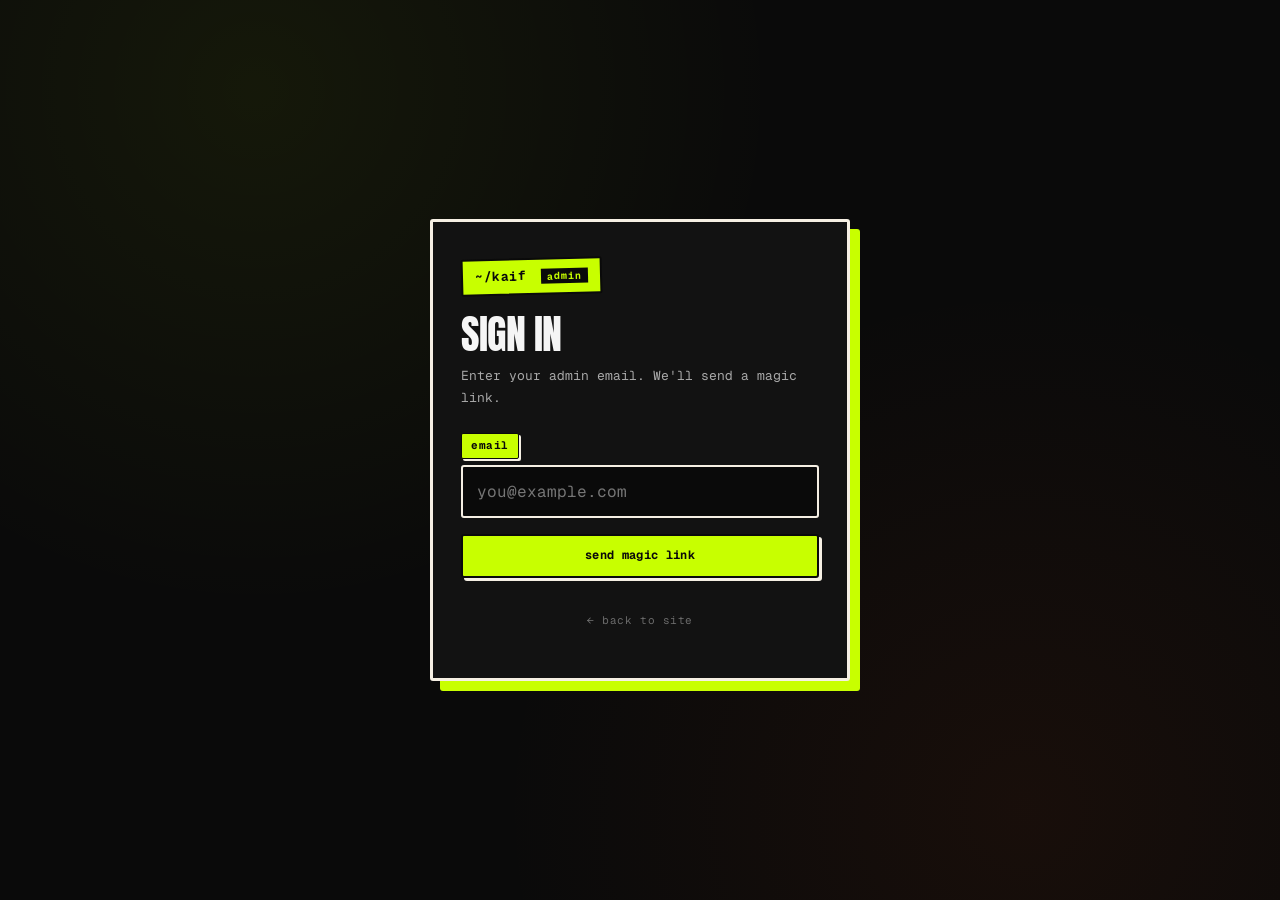
==== commit 0d210891: "feat(admin): add edge case handling, mobile bottom sheets, focus traps, and accessibility fixes" ====
--- a/admin/index.html
+++ b/admin/index.html
@@ -3,9 +3,21 @@
 <head>
 <meta charset="UTF-8">
 <meta name="viewport" content="width=device-width, initial-scale=1.0, viewport-fit=cover">
+<meta name="format-detection" content="telephone=no">
 <title>admin · kaifansari.me</title>
 <meta name="robots" content="noindex,nofollow">
 <meta name="theme-color" content="#0a0a0a">
+<script>
+(function(){
+  try {
+    var t = localStorage.getItem('admin_theme');
+    if (t !== 'light' && t !== 'dark') t = 'dark';
+    document.documentElement.setAttribute('data-theme', t);
+  } catch (e) {
+    document.documentElement.setAttribute('data-theme', 'dark');
+  }
+})();
+</script>
 <link rel="preconnect" href="https://fonts.googleapis.com">
 <link rel="preconnect" href="https://fonts.gstatic.com" crossorigin>
 <link href="https://fonts.googleapis.com/css2?family=Anton&family=Fraunces:opsz,wght@9..144,400;9..144,600&family=Geist+Mono:wght@400;500;600;700&display=swap" rel="stylesheet">
@@ -25,14 +37,28 @@
   --success: #22c55e;
   --warning: #fbbf24;
   --font-display: 'Anton', Impact, 'Arial Black', sans-serif;
-  --font-body: 'Fraunces', Georgia, serif;
   --font-mono: 'Geist Mono', 'Courier New', ui-monospace, monospace;
   --radius: 3px;
   --bw: 3px;
-  --offset: 5px;
-}
-*, *::before, *::after { margin: 0; padding: 0; box-sizing: border-box; }
+  --safe-bottom: env(safe-area-inset-bottom, 0px);
+  --safe-top: env(safe-area-inset-top, 0px);
+}
+[data-theme="light"] {
+  --bg: #f4f1ea;
+  --bg2: #ffffff;
+  --bg3: #ebe6db;
+  --text: #0a0a0a;
+  --text2: #4a4a4a;
+  --muted: #8a8a8a;
+  --border: #0a0a0a;
+  --shadow: #0a0a0a;
+  --danger: #dc2626;
+  --success: #16a34a;
+  --warning: #ea580c;
+}
+*, *::before, *::after { margin: 0; padding: 0; box-sizing: border-box; -webkit-tap-highlight-color: transparent; }
 html { color-scheme: dark; -webkit-text-size-adjust: 100%; }
+html[data-theme="light"] { color-scheme: light; }
 body {
   font-family: var(--font-mono);
   font-size: 14px;
@@ -40,23 +66,36 @@
   background: var(--bg);
   color: var(--text);
   min-height: 100vh;
+  min-height: 100dvh;
   -webkit-font-smoothing: antialiased;
   -moz-osx-font-smoothing: grayscale;
+  transition: background-color 0.3s ease, color 0.3s ease;
+  overflow-x: hidden;
 }
 [hidden] { display: none !important; }
 button, input, select, textarea { font: inherit; color: inherit; }
+button { -webkit-user-select: none; user-select: none; }
 a { color: inherit; text-decoration: none; }
-code { font-family: var(--font-mono); background: var(--bg2); padding: 1px 6px; border-radius: 2px; border: 1px solid var(--border); }
-
-.screen { min-height: 100vh; }
+code { font-family: var(--font-mono); background: var(--bg2); padding: 1px 6px; border-radius: 2px; border: 1px solid var(--border); word-break: break-all; }
+
+.screen { min-height: 100vh; min-height: 100dvh; }
 .screen-login {
   display: flex;
   align-items: center;
   justify-content: center;
   padding: 24px;
+  padding-top: calc(24px + var(--safe-top));
+  padding-bottom: calc(24px + var(--safe-bottom));
   background:
     radial-gradient(circle at 20% 10%, rgba(200, 255, 0, 0.06), transparent 40%),
     radial-gradient(circle at 80% 90%, rgba(194, 65, 12, 0.08), transparent 40%),
+    var(--bg);
+  transition: background-color 0.3s ease;
+}
+[data-theme="light"] .screen-login {
+  background:
+    radial-gradient(circle at 20% 10%, rgba(200, 255, 0, 0.18), transparent 40%),
+    radial-gradient(circle at 80% 90%, rgba(194, 65, 12, 0.06), transparent 40%),
     var(--bg);
 }
 .login-card {
@@ -67,6 +106,7 @@
   border-radius: var(--radius);
   padding: 36px 28px;
   box-shadow: 10px 10px 0 var(--accent);
+  transition: background-color 0.3s ease, border-color 0.3s ease;
 }
 .login-brand {
   display: inline-block;
@@ -119,9 +159,9 @@
   background: var(--bg);
   border: 2px solid var(--border);
   border-radius: var(--radius);
-  font-size: 14px;
+  font-size: 16px;
   margin-bottom: 16px;
-  transition: box-shadow 0.2s, transform 0.2s;
+  transition: box-shadow 0.2s, transform 0.2s, background-color 0.3s ease, border-color 0.3s ease;
 }
 .login-card input:focus {
   outline: none;
@@ -139,6 +179,7 @@
   color: var(--success);
   font-size: 12px;
   text-align: center;
+  word-break: break-word;
 }
 .login-status.is-error {
   background: rgba(255, 59, 48, 0.1);
@@ -152,6 +193,9 @@
   font-size: 11px;
   color: var(--muted);
   letter-spacing: 0.05em;
+  padding: 10px;
+  min-height: 44px;
+  line-height: 24px;
 }
 .login-back:hover { color: var(--accent); }
 
@@ -173,19 +217,32 @@
   box-shadow: 3px 3px 0 var(--shadow);
   transition: transform 0.15s, box-shadow 0.15s, background-color 0.15s, color 0.15s, border-color 0.15s;
   white-space: nowrap;
-  user-select: none;
+  min-height: 40px;
+  touch-action: manipulation;
 }
 .btn:hover { transform: translate(-1px, -1px); box-shadow: 4px 4px 0 var(--shadow); }
 .btn:active { transform: translate(2px, 2px); box-shadow: 0 0 0 var(--shadow); }
-.btn:disabled { opacity: 0.5; cursor: not-allowed; transform: none; box-shadow: 2px 2px 0 var(--shadow); }
+.btn:disabled, .btn[aria-busy="true"] { opacity: 0.55; cursor: not-allowed; transform: none; box-shadow: 2px 2px 0 var(--shadow); }
 .btn-primary { background: var(--accent); color: var(--ink); border-color: var(--ink); }
 .btn-ghost { background: var(--bg2); }
 .btn-danger { background: var(--bg2); color: var(--danger); border-color: var(--danger); }
 .btn-danger:hover { background: var(--danger); color: #fff; }
-.btn-sm { padding: 6px 12px; font-size: 11px; box-shadow: 2px 2px 0 var(--shadow); }
-.btn-xs { padding: 4px 9px; font-size: 10px; box-shadow: 1.5px 1.5px 0 var(--shadow); border-width: 1.5px; }
+.btn-sm { padding: 6px 12px; font-size: 11px; box-shadow: 2px 2px 0 var(--shadow); min-height: 34px; }
+.btn-xs { padding: 6px 10px; font-size: 10px; box-shadow: 1.5px 1.5px 0 var(--shadow); border-width: 1.5px; min-height: 32px; }
 .btn-xs:hover { box-shadow: 2.5px 2.5px 0 var(--shadow); }
 .btn.full-width { width: 100%; }
+.btn[aria-busy="true"]::before {
+  content: '';
+  display: inline-block;
+  width: 10px;
+  height: 10px;
+  border: 2px solid currentColor;
+  border-right-color: transparent;
+  border-radius: 50%;
+  animation: spin 0.6s linear infinite;
+  margin-right: 4px;
+}
+@keyframes spin { to { transform: rotate(360deg); } }
 
 .app-header {
   position: sticky;
@@ -194,6 +251,11 @@
   background: var(--bg);
   border-bottom: var(--bw) solid var(--border);
   box-shadow: 0 4px 0 rgba(0, 0, 0, 0.4);
+  transition: background-color 0.3s ease, border-color 0.3s ease;
+  padding-top: var(--safe-top);
+}
+[data-theme="light"] .app-header {
+  box-shadow: 0 4px 0 rgba(0, 0, 0, 0.12);
 }
 .app-header-inner {
   max-width: 1300px;
@@ -216,8 +278,9 @@
   font-size: 13px;
   box-shadow: 3px 3px 0 var(--shadow);
   transform: rotate(-1.5deg);
-  transition: transform 0.2s, box-shadow 0.2s;
+  transition: transform 0.2s, box-shadow 0.2s, background-color 0.3s ease, border-color 0.3s ease, color 0.3s ease;
   flex-shrink: 0;
+  min-height: 40px;
 }
 .brand:hover { transform: rotate(0) translate(-2px, -2px); box-shadow: 5px 5px 0 var(--shadow); }
 .brand-tag {
@@ -235,6 +298,7 @@
   flex: 1;
   overflow-x: auto;
   scrollbar-width: none;
+  -ms-overflow-style: none;
 }
 .tabs::-webkit-scrollbar { display: none; }
 .tab {
@@ -249,6 +313,8 @@
   cursor: pointer;
   white-space: nowrap;
   transition: all 0.15s;
+  min-height: 38px;
+  touch-action: manipulation;
 }
 .tab:hover { color: var(--text); background: var(--bg2); }
 .tab.active {
@@ -273,10 +339,47 @@
   white-space: nowrap;
 }
 
+.theme-toggle {
+  width: 36px;
+  height: 36px;
+  display: flex;
+  align-items: center;
+  justify-content: center;
+  background: var(--bg2);
+  border: 2px solid var(--border);
+  border-radius: var(--radius);
+  box-shadow: 2px 2px 0 var(--shadow);
+  cursor: pointer;
+  font-size: 16px;
+  font-weight: 700;
+  color: var(--text);
+  transition: transform 0.2s, box-shadow 0.2s, background-color 0.15s, color 0.15s, border-color 0.15s;
+  flex-shrink: 0;
+  transform: rotate(-2deg);
+  padding: 0;
+  line-height: 1;
+  touch-action: manipulation;
+}
+.theme-toggle:hover {
+  background: var(--accent);
+  color: var(--ink);
+  border-color: var(--ink);
+  transform: translate(-1px, -1px) rotate(0);
+  box-shadow: 4px 4px 0 var(--shadow);
+}
+.theme-toggle:active {
+  transform: translate(2px, 2px) rotate(0);
+  box-shadow: 0 0 0 var(--shadow);
+}
+.theme-toggle .icon-sun { display: none; }
+.theme-toggle .icon-moon { display: block; }
+[data-theme="dark"] .theme-toggle .icon-sun { display: block; }
+[data-theme="dark"] .theme-toggle .icon-moon { display: none; }
+
 .app-main {
   max-width: 1300px;
   margin: 0 auto;
-  padding: 32px 20px 80px;
+  padding: 32px 20px calc(60px + var(--safe-bottom));
 }
 .panel { animation: fadeIn 0.25s ease-out; }
 @keyframes fadeIn { from { opacity: 0; transform: translateY(6px); } to { opacity: 1; transform: translateY(0); } }
@@ -298,6 +401,7 @@
   display: inline-flex;
   align-items: baseline;
   gap: 10px;
+  flex-wrap: wrap;
 }
 .panel-head h2 .count {
   font-family: var(--font-mono);
@@ -322,7 +426,8 @@
   border-radius: var(--radius);
   box-shadow: 4px 4px 0 var(--shadow);
   transform: rotate(-0.5deg);
-  transition: transform 0.2s, box-shadow 0.2s;
+  transition: transform 0.2s, box-shadow 0.2s, background-color 0.3s ease, border-color 0.3s ease;
+  overflow: hidden;
 }
 .stat:nth-child(even) { transform: rotate(0.7deg); }
 .stat:hover { transform: rotate(0) translate(-2px, -2px); box-shadow: 6px 6px 0 var(--shadow); }
@@ -333,6 +438,9 @@
   line-height: 1;
   color: var(--text);
   margin-bottom: 6px;
+  font-variant-numeric: tabular-nums;
+  overflow-wrap: break-word;
+  word-break: break-word;
 }
 .stat-label {
   font-family: var(--font-mono);
@@ -347,6 +455,7 @@
 .stat.highlight .stat-value { color: var(--ink); }
 .stat.highlight .stat-label { color: var(--ink); opacity: 0.7; border-color: rgba(10, 10, 10, 0.3); }
 .stat.danger .stat-value { color: var(--danger); }
+.stat.loading .stat-value { opacity: 0.4; }
 
 .migrate-card {
   display: flex;
@@ -360,6 +469,9 @@
   margin-bottom: 24px;
   flex-wrap: wrap;
 }
+[data-theme="light"] .migrate-card {
+  background: linear-gradient(135deg, rgba(200, 255, 0, 0.22), rgba(200, 255, 0, 0.05));
+}
 .migrate-card h3 {
   font-family: var(--font-display);
   font-size: 20px;
@@ -394,13 +506,15 @@
   border: 1.5px solid var(--bg3);
   border-radius: 2px;
   font-size: 12px;
-  transition: border-color 0.15s;
+  transition: border-color 0.15s, background-color 0.3s ease;
+  min-width: 0;
 }
 .activity-item:hover { border-color: var(--border); }
-.activity-item .act-time { color: var(--muted); font-size: 11px; }
-.activity-item .act-actor { color: var(--text2); overflow: hidden; text-overflow: ellipsis; }
-.activity-item .act-action { font-weight: 600; color: var(--accent); }
-.activity-item .act-target { color: var(--muted); font-size: 11px; overflow: hidden; text-overflow: ellipsis; text-align: right; }
+.activity-item .act-time { color: var(--muted); font-size: 11px; overflow: hidden; text-overflow: ellipsis; white-space: nowrap; }
+.activity-item .act-actor { color: var(--text2); overflow: hidden; text-overflow: ellipsis; white-space: nowrap; }
+.activity-item .act-action { font-weight: 600; color: var(--accent); overflow: hidden; text-overflow: ellipsis; white-space: nowrap; }
+[data-theme="light"] .activity-item .act-action { color: #4d6b00; }
+.activity-item .act-target { color: var(--muted); font-size: 11px; overflow: hidden; text-overflow: ellipsis; text-align: right; white-space: nowrap; }
 
 .filters {
   display: flex;
@@ -409,14 +523,15 @@
   flex-wrap: wrap;
 }
 .input, .select {
-  padding: 9px 13px;
+  padding: 10px 13px;
   background: var(--bg2);
   border: 2px solid var(--border);
   border-radius: var(--radius);
   font-family: var(--font-mono);
-  font-size: 12px;
+  font-size: 16px;
   color: var(--text);
-  transition: border-color 0.15s, box-shadow 0.15s;
+  transition: border-color 0.15s, box-shadow 0.15s, background-color 0.3s ease;
+  min-height: 44px;
 }
 .input { flex: 1; min-width: 180px; }
 .select { cursor: pointer; min-width: 140px; }
@@ -432,11 +547,15 @@
   border-radius: var(--radius);
   box-shadow: 5px 5px 0 var(--shadow);
   overflow-x: auto;
+  transition: background-color 0.3s ease, border-color 0.3s ease;
+  -webkit-overflow-scrolling: touch;
+  position: relative;
 }
 .table {
   width: 100%;
   border-collapse: collapse;
   font-size: 13px;
+  min-width: 640px;
 }
 .table thead th {
   text-align: left;
@@ -449,6 +568,9 @@
   letter-spacing: 0.1em;
   text-transform: uppercase;
   color: var(--muted);
+  position: sticky;
+  top: 0;
+  z-index: 1;
 }
 .table tbody td {
   padding: 12px 16px;
@@ -459,7 +581,8 @@
 .table tbody tr { transition: background-color 0.1s; }
 .table tbody tr[data-message-id] { cursor: pointer; }
 .table tbody tr:hover { background: rgba(255, 255, 255, 0.02); }
-.table .email { font-family: var(--font-mono); font-size: 12px; color: var(--text); }
+[data-theme="light"] .table tbody tr:hover { background: rgba(0, 0, 0, 0.02); }
+.table .email { font-family: var(--font-mono); font-size: 12px; color: var(--text); word-break: break-all; }
 .table .muted { color: var(--muted); font-size: 12px; }
 .table .actions-col { width: 1%; white-space: nowrap; text-align: right; }
 .table .actions-cell { text-align: right; white-space: nowrap; }
@@ -476,10 +599,11 @@
   overflow: hidden;
   text-overflow: ellipsis;
   white-space: nowrap;
-}
-.table .from-cell { display: flex; flex-direction: column; gap: 2px; }
-.table .from-cell .from-name { font-weight: 600; font-size: 13px; }
-.table .from-cell .from-email { font-size: 11px; color: var(--muted); }
+  display: block;
+}
+.table .from-cell { display: flex; flex-direction: column; gap: 2px; min-width: 0; }
+.table .from-cell .from-name { font-weight: 600; font-size: 13px; overflow: hidden; text-overflow: ellipsis; white-space: nowrap; }
+.table .from-cell .from-email { font-size: 11px; color: var(--muted); overflow: hidden; text-overflow: ellipsis; white-space: nowrap; }
 .table .unread-dot {
   display: inline-block;
   width: 8px;
@@ -489,6 +613,7 @@
   box-shadow: 0 0 8px var(--accent);
   animation: pulse 2s ease-in-out infinite;
 }
+[data-theme="light"] .table .unread-dot { box-shadow: 0 0 6px rgba(200, 255, 0, 0.7); }
 @keyframes pulse { 0%, 100% { opacity: 1; } 50% { opacity: 0.4; } }
 
 .badge {
@@ -503,10 +628,18 @@
   border: 1.5px solid currentColor;
   white-space: nowrap;
 }
-.badge.confirmed, .badge.replied { color: var(--success); background: rgba(34, 197, 94, 0.1); }
-.badge.pending, .badge.unread { color: var(--warning); background: rgba(251, 191, 36, 0.1); }
+.badge.confirmed, .badge.replied, .badge.live { color: var(--success); background: rgba(34, 197, 94, 0.1); }
+.badge.pending, .badge.unread, .badge.wip { color: var(--warning); background: rgba(251, 191, 36, 0.1); }
 .badge.unsubscribed, .badge.spam { color: var(--danger); background: rgba(255, 59, 48, 0.1); }
-.badge.read, .badge.archived { color: var(--muted); background: var(--bg3); }
+.badge.read, .badge.archived, .badge.shipped { color: var(--muted); background: var(--bg3); }
+[data-theme="light"] .badge.confirmed,
+[data-theme="light"] .badge.replied,
+[data-theme="light"] .badge.live { background: rgba(22, 163, 74, 0.12); }
+[data-theme="light"] .badge.pending,
+[data-theme="light"] .badge.unread,
+[data-theme="light"] .badge.wip { background: rgba(234, 88, 12, 0.1); }
+[data-theme="light"] .badge.unsubscribed,
+[data-theme="light"] .badge.spam { background: rgba(220, 38, 38, 0.1); }
 
 .empty {
   padding: 40px 20px;
@@ -514,6 +647,25 @@
   color: var(--muted);
   font-size: 12px;
 }
+
+.order-cell { display: inline-flex; gap: 4px; }
+.order-btn {
+  padding: 4px 8px;
+  background: var(--bg);
+  border: 1.5px solid var(--border);
+  border-radius: 2px;
+  color: var(--text);
+  font-size: 11px;
+  cursor: pointer;
+  box-shadow: 1.5px 1.5px 0 var(--shadow);
+  transition: transform 0.1s, background-color 0.15s, color 0.15s;
+  min-width: 28px;
+  min-height: 28px;
+  touch-action: manipulation;
+}
+.order-btn:hover { background: var(--accent); color: var(--ink); transform: translate(-1px, -1px); }
+.order-btn:disabled { opacity: 0.3; cursor: not-allowed; }
+.order-btn:disabled:hover { background: var(--bg); color: var(--text); transform: none; }
 
 .modal-overlay {
   position: fixed;
@@ -523,16 +675,20 @@
   align-items: center;
   justify-content: center;
   padding: 20px;
+  padding-bottom: calc(20px + var(--safe-bottom));
   background: rgba(0, 0, 0, 0.7);
   backdrop-filter: blur(4px);
   -webkit-backdrop-filter: blur(4px);
   animation: fadeIn 0.2s ease;
-}
+  overscroll-behavior: contain;
+}
+[data-theme="light"] .modal-overlay { background: rgba(0, 0, 0, 0.4); }
 .modal {
   position: relative;
   width: 100%;
   max-width: 620px;
   max-height: 90vh;
+  max-height: 90dvh;
   overflow-y: auto;
   background: var(--bg2);
   border: var(--bw) solid var(--border);
@@ -540,14 +696,16 @@
   box-shadow: 12px 12px 0 var(--shadow);
   padding: 28px 24px;
   animation: modalIn 0.25s cubic-bezier(0.34, 1.56, 0.64, 1);
+  overscroll-behavior: contain;
+  -webkit-overflow-scrolling: touch;
 }
 @keyframes modalIn { from { opacity: 0; transform: translateY(20px) scale(0.96); } to { opacity: 1; transform: translateY(0) scale(1); } }
 .modal-close {
   position: absolute;
   top: 12px;
   right: 12px;
-  width: 32px;
-  height: 32px;
+  width: 36px;
+  height: 36px;
   background: var(--bg);
   border: 2px solid var(--border);
   border-radius: var(--radius);
@@ -556,7 +714,8 @@
   font-weight: 700;
   color: var(--text);
   box-shadow: 2px 2px 0 var(--shadow);
-  transition: transform 0.15s, box-shadow 0.15s, background-color 0.15s;
+  transition: transform 0.15s, box-shadow 0.15s, background-color 0.15s, color 0.15s;
+  touch-action: manipulation;
 }
 .modal-close:hover { transform: translate(-1px, -1px); box-shadow: 4px 4px 0 var(--shadow); background: var(--accent); color: var(--ink); }
 .modal-content h3 {
@@ -567,8 +726,10 @@
   letter-spacing: -0.01em;
   margin-bottom: 18px;
   padding-bottom: 10px;
+  padding-right: 40px;
   border-bottom: 2px solid var(--border);
   line-height: 1;
+  word-break: break-word;
 }
 .modal-content label {
   display: block;
@@ -591,9 +752,10 @@
   border: 2px solid var(--border);
   border-radius: var(--radius);
   font-family: var(--font-mono);
-  font-size: 13px;
+  font-size: 16px;
   resize: vertical;
-  transition: border-color 0.15s, box-shadow 0.15s;
+  transition: border-color 0.15s, box-shadow 0.15s, background-color 0.3s ease;
+  min-height: 44px;
 }
 .modal-content input:focus, .modal-content select:focus, .modal-content textarea:focus {
   outline: none;
@@ -601,6 +763,10 @@
   box-shadow: 2px 2px 0 var(--shadow);
 }
 .modal-content button[type="submit"], .modal-content .btn-primary { margin-top: 16px; }
+.modal-content .checkbox-row { display: flex; align-items: center; gap: 8px; margin-top: 14px; }
+.modal-content .checkbox-row input { width: auto; margin: 0; min-height: 20px; }
+.modal-content .checkbox-row label { margin: 0; }
+
 .msg-meta {
   display: grid;
   grid-template-columns: 80px 1fr;
@@ -611,19 +777,25 @@
   border-radius: 2px;
   margin-bottom: 16px;
   font-size: 12px;
+  transition: background-color 0.3s ease;
 }
 .msg-meta dt { color: var(--muted); text-transform: uppercase; letter-spacing: 0.05em; font-size: 10px; padding-top: 3px; }
-.msg-meta dd { color: var(--text); word-break: break-word; }
+.msg-meta dd { color: var(--text); word-break: break-word; overflow-wrap: anywhere; }
 .msg-body {
   padding: 16px;
   background: var(--bg);
   border-left: 4px solid var(--accent);
   border-radius: 2px;
   white-space: pre-wrap;
+  word-break: break-word;
+  overflow-wrap: anywhere;
   font-size: 13px;
   line-height: 1.7;
   color: var(--text2);
   margin-bottom: 16px;
+  transition: background-color 0.3s ease;
+  max-height: 400px;
+  overflow-y: auto;
 }
 .msg-reply {
   padding: 16px;
@@ -633,8 +805,9 @@
   font-size: 12px;
   margin-bottom: 16px;
 }
+[data-theme="light"] .msg-reply { background: rgba(22, 163, 74, 0.08); }
 .msg-reply strong { color: var(--success); display: block; margin-bottom: 6px; font-size: 10px; letter-spacing: 0.1em; text-transform: uppercase; }
-.msg-reply p { color: var(--text2); white-space: pre-wrap; line-height: 1.6; }
+.msg-reply p { color: var(--text2); white-space: pre-wrap; word-break: break-word; overflow-wrap: anywhere; line-height: 1.6; }
 .msg-actions {
   display: flex;
   gap: 6px;
@@ -647,7 +820,7 @@
 
 .toast {
   position: fixed;
-  bottom: 24px;
+  bottom: calc(24px + var(--safe-bottom));
   left: 50%;
   transform: translateX(-50%) translateY(80px);
   padding: 12px 22px;
@@ -666,30 +839,122 @@
   transition: transform 0.3s cubic-bezier(0.34, 1.56, 0.64, 1), opacity 0.25s;
   max-width: calc(100vw - 40px);
   text-align: center;
+  word-break: break-word;
 }
 .toast.show { transform: translateX(-50%) translateY(0); opacity: 1; }
 .toast.error { background: var(--danger); color: #fff; border-color: #fff; box-shadow: 5px 5px 0 #fff; }
 
+@media (hover: none) {
+  .btn:hover, .btn-xs:hover, .btn-sm:hover { transform: none; box-shadow: 3px 3px 0 var(--shadow); }
+  .stat:hover { transform: rotate(-0.5deg); box-shadow: 4px 4px 0 var(--shadow); }
+  .table tbody tr:hover { background: transparent; }
+}
+
 @media (max-width: 768px) {
-  .app-header-inner { padding: 0 14px; gap: 10px; height: 56px; }
-  .brand { font-size: 12px; padding: 5px 10px; }
-  .brand-tag { font-size: 9px; }
+  .app-header-inner { padding: 0 12px; gap: 8px; height: 56px; }
+  .brand { font-size: 12px; padding: 5px 9px; min-height: 36px; }
+  .brand-tag { font-size: 9px; padding: 1px 5px; }
   .session-email { display: none; }
-  .tab { padding: 7px 10px; font-size: 11px; }
-  .app-main { padding: 20px 14px 60px; }
-  .panel-head h2 { font-size: 24px; }
+  .session { gap: 6px; }
+  .theme-toggle { width: 36px; height: 36px; font-size: 15px; }
+  .tab { padding: 7px 10px; font-size: 11px; min-height: 36px; }
+  .app-main { padding: 20px 12px calc(60px + var(--safe-bottom)); }
+  .panel-head { margin-bottom: 16px; gap: 12px; }
+  .panel-head h2 { font-size: 22px; gap: 6px; }
+  .panel-head h2 .count { font-size: 12px; }
+  .panel-actions { gap: 6px; width: 100%; }
+  .panel-actions .btn { flex: 1 1 auto; }
+  .stat-grid { grid-template-columns: repeat(auto-fit, minmax(140px, 1fr)); gap: 10px; }
+  .stat { padding: 12px 14px; }
   .stat-value { font-size: 22px; }
-  .activity-item { grid-template-columns: 60px 1fr; gap: 6px; }
-  .activity-item .act-actor, .activity-item .act-action { grid-column: 2; }
+  .stat-label { font-size: 9px; }
+  .activity-item { grid-template-columns: 60px 1fr; gap: 6px 10px; padding: 10px 12px; }
+  .activity-item .act-actor { grid-column: 2; grid-row: 1; }
+  .activity-item .act-action { grid-column: 2; grid-row: 2; font-size: 11px; }
   .activity-item .act-target { display: none; }
-  .table { font-size: 12px; }
+  .filters { gap: 8px; }
+  .filters .select, .filters .input { min-width: 0; width: 100%; }
+  .table { font-size: 12px; min-width: 560px; }
   .table thead th, .table tbody td { padding: 10px 10px; }
-  .table .preview { max-width: 140px; }
-  .table .actions-cell .btn { padding: 3px 6px; font-size: 9px; margin-left: 2px; }
-  .modal { padding: 20px 16px; }
-  .modal-content h3 { font-size: 20px; }
-  .msg-meta { grid-template-columns: 1fr; gap: 2px; }
-  .msg-meta dt { padding-top: 8px; }
+  .table .preview { max-width: 160px; }
+  .table .actions-cell .btn { padding: 5px 8px; font-size: 9px; margin-left: 2px; min-height: 30px; }
+  .table .from-cell .from-name { font-size: 12px; }
+  .table .from-cell .from-email { font-size: 10px; }
+  .modal-overlay { padding: 0; align-items: flex-end; }
+  .modal {
+    max-width: none;
+    max-height: 92vh;
+    max-height: 92dvh;
+    border-radius: 8px 8px 0 0;
+    box-shadow: 0 -8px 0 var(--shadow);
+    padding: 24px 16px calc(24px + var(--safe-bottom));
+    animation: slideUp 0.3s cubic-bezier(0.22, 1, 0.36, 1);
+  }
+  @keyframes slideUp { from { transform: translateY(100%); } to { transform: translateY(0); } }
+  .modal::before {
+    content: '';
+    display: block;
+    width: 44px;
+    height: 5px;
+    background: var(--muted);
+    opacity: 0.4;
+    border-radius: 999px;
+    margin: -8px auto 16px;
+  }
+  .modal-close { top: 10px; right: 10px; width: 40px; height: 40px; }
+  .modal-content h3 { font-size: 20px; padding-right: 44px; }
+  .msg-meta { grid-template-columns: 1fr; gap: 2px 0; padding: 12px; }
+  .msg-meta dt { padding-top: 8px; font-size: 9px; }
+  .msg-meta dd { font-size: 13px; }
+  .msg-body { max-height: 220px; font-size: 13px; }
+  .msg-actions { gap: 8px; }
+  .msg-actions .btn { flex: 1 1 auto; min-height: 38px; }
+  .reply-form textarea { min-height: 120px; }
+  .login-card { padding: 28px 20px; box-shadow: 8px 8px 0 var(--accent); }
+  .login-card h1 { font-size: 32px; }
+}
+
+@media (max-width: 480px) {
+  .app-header-inner { height: 52px; gap: 6px; }
+  .brand { font-size: 11px; padding: 4px 8px; }
+  .brand-tag { display: none; }
+  .theme-toggle { width: 34px; height: 34px; }
+  .tab { padding: 6px 9px; font-size: 10px; }
+  .app-main { padding: 16px 10px calc(60px + var(--safe-bottom)); }
+  .panel-head h2 { font-size: 20px; }
+  .stat-grid { grid-template-columns: 1fr 1fr; gap: 8px; }
+  .stat { padding: 10px 12px; transform: none !important; }
+  .stat-value { font-size: 20px; }
+  .stat-label { font-size: 8px; letter-spacing: 0.05em; }
+  .migrate-card { padding: 16px; }
+  .migrate-card h3 { font-size: 16px; }
+  .migrate-card p { font-size: 11px; }
+  .table { font-size: 11px; min-width: 500px; }
+  .table thead th, .table tbody td { padding: 8px 8px; }
+  .table thead th { font-size: 9px; }
+  .table .preview { max-width: 120px; }
+  .table .actions-cell .btn { padding: 4px 6px; font-size: 8px; }
+  .table .unread-dot { width: 6px; height: 6px; }
+  .toast { bottom: calc(16px + var(--safe-bottom)); padding: 10px 16px; font-size: 11px; }
+  .modal-content h3 { font-size: 18px; }
+  .login-card h1 { font-size: 28px; }
+}
+
+@media (min-width: 1400px) {
+  .app-main, .app-header-inner { max-width: 1300px; }
+}
+
+@media (prefers-reduced-motion: reduce) {
+  *, *::before, *::after {
+    animation-duration: 0.01ms !important;
+    animation-iteration-count: 1 !important;
+    transition-duration: 0.01ms !important;
+  }
+}
+
+@media print {
+  .app-header, .modal-overlay, .toast { display: none !important; }
+  body { background: white; color: black; }
 }
 </style>
 </head>
@@ -700,12 +965,12 @@
     <div class="login-brand">~/kaif <span>admin</span></div>
     <h1>Sign in</h1>
     <p>Enter your admin email. We'll send a magic link.</p>
-    <form id="loginForm">
+    <form id="loginForm" autocomplete="on" novalidate>
       <label for="loginEmail">email</label>
-      <input type="email" id="loginEmail" name="email" required autocomplete="email" placeholder="you@example.com" />
+      <input type="email" id="loginEmail" name="email" required autocomplete="email" inputmode="email" autocapitalize="none" autocorrect="off" spellcheck="false" placeholder="you@example.com" />
       <button type="submit" class="btn btn-primary full-width" id="loginBtn">send magic link</button>
     </form>
-    <div class="login-status" id="loginStatus"></div>
+    <div class="login-status" id="loginStatus" role="status" aria-live="polite"></div>
     <a href="/" class="login-back">← back to site</a>
   </div>
 </div>
@@ -714,20 +979,25 @@
   <header class="app-header">
     <div class="app-header-inner">
       <a href="/" class="brand">~/kaif<span class="brand-tag">admin</span></a>
-      <nav class="tabs" id="tabs">
-        <button type="button" class="tab active" data-tab="dashboard">dashboard</button>
-        <button type="button" class="tab" data-tab="subscribers">subscribers</button>
-        <button type="button" class="tab" data-tab="messages">messages</button>
+      <nav class="tabs" id="tabs" role="tablist">
+        <button type="button" class="tab" data-tab="dashboard" role="tab">dashboard</button>
+        <button type="button" class="tab" data-tab="projects" role="tab">projects</button>
+        <button type="button" class="tab" data-tab="subscribers" role="tab">subscribers</button>
+        <button type="button" class="tab" data-tab="messages" role="tab">messages</button>
       </nav>
       <div class="session">
-        <span class="session-email" id="sessionEmail"></span>
+        <button type="button" class="theme-toggle" id="themeToggle" aria-label="Toggle theme">
+          <span class="icon-sun" aria-hidden="true">☀</span>
+          <span class="icon-moon" aria-hidden="true">☾</span>
+        </button>
+        <span class="session-email" id="sessionEmail" title=""></span>
         <button type="button" class="btn btn-ghost btn-sm" id="logoutBtn">logout</button>
       </div>
     </div>
   </header>
 
   <main class="app-main">
-    <section class="panel" id="panelDashboard" data-panel="dashboard">
+    <section class="panel" id="panelDashboard" data-panel="dashboard" role="tabpanel">
       <div class="panel-head">
         <h2>dashboard</h2>
         <div class="panel-actions">
@@ -742,10 +1012,37 @@
       </div>
     </section>
 
-    <section class="panel" id="panelSubscribers" data-panel="subscribers" hidden>
+    <section class="panel" id="panelProjects" data-panel="projects" role="tabpanel" hidden>
+      <div class="panel-head">
+        <h2>projects <span class="count" id="projCount"></span></h2>
+        <div class="panel-actions">
+          <button type="button" class="btn btn-primary btn-sm" id="addProjBtn">+ add</button>
+          <button type="button" class="btn btn-ghost btn-sm" id="syncProjBtn">sync github</button>
+        </div>
+      </div>
+      <div class="table-wrap">
+        <table class="table">
+          <thead>
+            <tr>
+              <th>order</th>
+              <th>title</th>
+              <th>category</th>
+              <th>status</th>
+              <th>featured</th>
+              <th class="actions-col">actions</th>
+            </tr>
+          </thead>
+          <tbody id="projBody"></tbody>
+        </table>
+      </div>
+      <div class="empty" id="projEmpty" hidden>no projects yet</div>
+    </section>
+
+    <section class="panel" id="panelSubscribers" data-panel="subscribers" role="tabpanel" hidden>
       <div class="panel-head">
         <h2>subscribers <span class="count" id="subsCount"></span></h2>
         <div class="panel-actions">
+          <button type="button" class="btn btn-ghost btn-sm" id="backfillBtn">backfill unsub</button>
           <button type="button" class="btn btn-primary btn-sm" id="addSubBtn">+ add</button>
           <a href="/api/admin_subscribers?format=csv" class="btn btn-ghost btn-sm" id="exportCsvBtn" download>export csv</a>
         </div>
@@ -757,7 +1054,7 @@
           <option value="pending">pending</option>
           <option value="unsubscribed">unsubscribed</option>
         </select>
-        <input type="search" class="input" id="subsSearch" placeholder="search email…" />
+        <input type="search" class="input" id="subsSearch" placeholder="search email…" inputmode="email" autocapitalize="none" autocorrect="off" spellcheck="false" />
       </div>
       <div class="table-wrap">
         <table class="table">
@@ -776,7 +1073,7 @@
       <div class="empty" id="subsEmpty" hidden>no subscribers yet</div>
     </section>
 
-    <section class="panel" id="panelMessages" data-panel="messages" hidden>
+    <section class="panel" id="panelMessages" data-panel="messages" role="tabpanel" hidden>
       <div class="panel-head">
         <h2>messages <span class="count" id="msgsCount"></span></h2>
         <div class="panel-actions">
@@ -798,7 +1095,7 @@
         <table class="table">
           <thead>
             <tr>
-              <th></th>
+              <th aria-label="status"></th>
               <th>from</th>
               <th>preview</th>
               <th>received</th>
@@ -813,25 +1110,31 @@
   </main>
 </div>
 
-<div class="modal-overlay" id="modalOverlay" hidden>
-  <div class="modal" role="dialog" aria-modal="true">
-    <button type="button" class="modal-close" id="modalClose">✕</button>
+<div class="modal-overlay" id="modalOverlay" hidden role="presentation">
+  <div class="modal" role="dialog" aria-modal="true" tabindex="-1">
+    <button type="button" class="modal-close" id="modalClose" aria-label="Close dialog">✕</button>
     <div class="modal-content" id="modalContent"></div>
   </div>
 </div>
 
-<div class="toast" id="toast"></div>
+<div class="toast" id="toast" role="status" aria-live="polite"></div>
 
 <script>
 (function () {
   'use strict';
+
+  var API_TIMEOUT = 15000;
+  var TOAST_QUEUE = [];
+  var TOAST_ACTIVE = null;
 
   var state = {
     email: '',
     tab: 'dashboard',
     subs: { items: [], status: 'all', search: '' },
     msgs: { items: [], filter: 'all', search: '' },
-    loading: { subs: false, msgs: false }
+    projects: { items: [] },
+    loading: { subs: false, msgs: false, projects: false, dashboard: false },
+    lastModalTrigger: null
   };
 
   function esc(s) {
@@ -843,12 +1146,20 @@
       .replace(/'/g, '&#39;');
   }
 
+  function num(n) {
+    var v = parseInt(n, 10);
+    if (!isFinite(v) || v < 0) return '0';
+    return v.toLocaleString('en-IN');
+  }
+
   function fmtDate(ts) {
     if (!ts) return '—';
     var n = parseInt(ts, 10);
-    if (!n) return '—';
+    if (!n || !isFinite(n) || n < 0) return '—';
     var d = new Date(n * 1000);
+    if (isNaN(d.getTime())) return '—';
     var diff = Date.now() - d.getTime();
+    if (diff < 0) return 'just now';
     var m = Math.floor(diff / 60000);
     if (m < 1) return 'just now';
     if (m < 60) return m + 'm ago';
@@ -856,23 +1167,73 @@
     if (h < 24) return h + 'h ago';
     var day = Math.floor(h / 24);
     if (day < 7) return day + 'd ago';
-    return d.toLocaleDateString('en-IN', { day: '2-digit', month: 'short', year: 'numeric' });
-  }
-
-  function toast(msg, type) {
+    try {
+      return d.toLocaleDateString('en-IN', { day: '2-digit', month: 'short', year: 'numeric' });
+    } catch (e) {
+      return d.toDateString();
+    }
+  }
+
+  function debounce(fn, wait) {
+    var t = null;
+    return function () {
+      var ctx = this;
+      var args = arguments;
+      clearTimeout(t);
+      t = setTimeout(function () { fn.apply(ctx, args); }, wait);
+    };
+  }
+
+  function showToastNow(msg, type) {
     var el = document.getElementById('toast');
     el.textContent = msg;
     el.className = 'toast show' + (type === 'error' ? ' error' : '');
-    clearTimeout(toast._t);
-    toast._t = setTimeout(function () { el.classList.remove('show'); }, 3200);
+    el.setAttribute('role', type === 'error' ? 'alert' : 'status');
+    clearTimeout(showToastNow._t);
+    showToastNow._t = setTimeout(function () {
+      el.classList.remove('show');
+      setTimeout(function () {
+        TOAST_ACTIVE = null;
+        if (TOAST_QUEUE.length) {
+          var next = TOAST_QUEUE.shift();
+          TOAST_ACTIVE = next;
+          showToastNow(next.msg, next.type);
+        }
+      }, 300);
+    }, 3000);
+  }
+
+  function toast(msg, type) {
+    if (TOAST_ACTIVE) {
+      TOAST_QUEUE.push({ msg: msg, type: type });
+      return;
+    }
+    TOAST_ACTIVE = { msg: msg, type: type };
+    showToastNow(msg, type);
+  }
+
+  function setBtnBusy(btn, busy, busyLabel, idleLabel) {
+    if (!btn) return;
+    if (busy) {
+      btn.setAttribute('aria-busy', 'true');
+      btn.disabled = true;
+      if (busyLabel) btn.textContent = busyLabel;
+    } else {
+      btn.removeAttribute('aria-busy');
+      btn.disabled = false;
+      if (idleLabel) btn.textContent = idleLabel;
+    }
   }
 
   async function api(path, opts) {
     opts = opts || {};
+    var controller = new AbortController();
+    var timeoutId = setTimeout(function () { controller.abort(); }, opts.timeout || API_TIMEOUT);
     var config = {
       method: opts.method || 'GET',
       credentials: 'include',
-      headers: {}
+      headers: {},
+      signal: controller.signal
     };
     if (opts.body !== undefined) {
       config.headers['Content-Type'] = 'application/json';
@@ -880,27 +1241,102 @@
     }
     try {
       var res = await fetch(path, config);
+      clearTimeout(timeoutId);
       var data = null;
       try { data = await res.json(); } catch (e) { data = {}; }
+      if (res.status === 401 && path !== '/api/admin_login' && path !== '/api/admin_me') {
+        handleSessionExpired();
+        return { ok: false, status: 401, data: data || {} };
+      }
       return { ok: res.ok, status: res.status, data: data || {} };
     } catch (err) {
+      clearTimeout(timeoutId);
+      if (err && err.name === 'AbortError') {
+        return { ok: false, status: 0, data: { error: 'request timed out' } };
+      }
       return { ok: false, status: 0, data: { error: 'network error' } };
     }
   }
 
+  function handleSessionExpired() {
+    state.email = '';
+    showLogin();
+    var st = document.getElementById('loginStatus');
+    st.textContent = 'session expired — please sign in again.';
+    st.className = 'login-status is-error';
+    st.style.display = 'block';
+  }
+
+  var modal = document.getElementById('modalOverlay');
+  var modalEl = modal.querySelector('.modal');
+
+  function focusables(root) {
+    return Array.prototype.slice.call(
+      root.querySelectorAll('a[href], button:not([disabled]), textarea:not([disabled]), input:not([disabled]):not([type="hidden"]), select:not([disabled]), [tabindex]:not([tabindex="-1"])')
+    ).filter(function (el) { return el.offsetWidth > 0 || el.offsetHeight > 0 || el === document.activeElement; });
+  }
+
+  function trapFocus(e) {
+    if (e.key !== 'Tab') return;
+    var list = focusables(modalEl);
+    if (!list.length) return;
+    var first = list[0];
+    var last = list[list.length - 1];
+    if (e.shiftKey && document.activeElement === first) {
+      e.preventDefault();
+      last.focus();
+    } else if (!e.shiftKey && document.activeElement === last) {
+      e.preventDefault();
+      first.focus();
+    }
+  }
+
   function showModal(html) {
+    state.lastModalTrigger = document.activeElement;
     document.getElementById('modalContent').innerHTML = html;
-    document.getElementById('modalOverlay').hidden = false;
+    modal.hidden = false;
     document.body.style.overflow = 'hidden';
+    document.documentElement.style.overflow = 'hidden';
+    setTimeout(function () {
+      var focusTarget = modalEl.querySelector('input, textarea, select, button');
+      if (focusTarget) {
+        try { focusTarget.focus({ preventScroll: true }); } catch (e) {}
+      } else {
+        modalEl.focus();
+      }
+    }, 50);
   }
 
   function closeModal() {
-    document.getElementById('modalOverlay').hidden = true;
+    modal.hidden = true;
     document.getElementById('modalContent').innerHTML = '';
     document.body.style.overflow = '';
+    document.documentElement.style.overflow = '';
+    if (state.lastModalTrigger && state.lastModalTrigger.focus) {
+      try { state.lastModalTrigger.focus({ preventScroll: true }); } catch (e) {}
+    }
+    state.lastModalTrigger = null;
   }
 
   window.closeModal = closeModal;
+
+  var themeToggle = document.getElementById('themeToggle');
+  function applyThemeMeta() {
+    var current = document.documentElement.getAttribute('data-theme');
+    var meta = document.querySelector('meta[name="theme-color"]');
+    if (meta) meta.setAttribute('content', current === 'dark' ? '#0a0a0a' : '#f4f1ea');
+  }
+
+  if (themeToggle) {
+    themeToggle.addEventListener('click', function () {
+      var current = document.documentElement.getAttribute('data-theme');
+      var next = current === 'dark' ? 'light' : 'dark';
+      document.documentElement.setAttribute('data-theme', next);
+      try { localStorage.setItem('admin_theme', next); } catch (e) {}
+      applyThemeMeta();
+    });
+    applyThemeMeta();
+  }
 
   function showLogin() {
     document.getElementById('loginScreen').hidden = false;
@@ -910,7 +1346,9 @@
   function showApp() {
     document.getElementById('loginScreen').hidden = true;
     document.getElementById('appScreen').hidden = false;
-    document.getElementById('sessionEmail').textContent = state.email;
+    var emailEl = document.getElementById('sessionEmail');
+    emailEl.textContent = state.email;
+    emailEl.title = state.email;
   }
 
   async function boot() {
@@ -923,11 +1361,15 @@
       try { window.history.replaceState({}, '', '/admin'); } catch (e) {}
     }
 
+    var initialTab = (window.location.hash || '').replace('#', '');
+    var validTabs = ['dashboard', 'projects', 'subscribers', 'messages'];
+    if (validTabs.indexOf(initialTab) === -1) initialTab = 'dashboard';
+
     var r = await api('/api/admin_me');
     if (r.ok && r.data.success && r.data.email) {
       state.email = r.data.email;
       showApp();
-      switchTab('dashboard');
+      switchTab(initialTab);
     } else {
       showLogin();
     }
@@ -935,23 +1377,23 @@
 
   document.getElementById('loginForm').addEventListener('submit', async function (e) {
     e.preventDefault();
-    var email = document.getElementById('loginEmail').value.trim().toLowerCase();
+    var emailInput = document.getElementById('loginEmail');
+    var email = emailInput.value.trim().toLowerCase();
     var btn = document.getElementById('loginBtn');
     var status = document.getElementById('loginStatus');
 
-    if (!email) {
-      toast('email required', 'error');
+    if (!email || email.indexOf('@') === -1 || email.indexOf('.') === -1) {
+      toast('enter a valid email', 'error');
+      emailInput.focus();
       return;
     }
-
-    btn.disabled = true;
-    btn.textContent = 'sending…';
+    if (btn.disabled) return;
+
+    setBtnBusy(btn, true, 'sending…');
     status.style.display = 'none';
 
     var r = await api('/api/admin_login', { method: 'POST', body: { email: email } });
-
-    btn.disabled = false;
-    btn.textContent = 'send magic link';
+    setBtnBusy(btn, false, null, 'send magic link');
 
     if (r.ok && r.data.success) {
       status.textContent = r.data.message || 'check your email for the login link.';
@@ -965,7 +1407,11 @@
   });
 
   document.getElementById('logoutBtn').addEventListener('click', async function () {
-    await api('/api/admin_logout', { method: 'POST' });
+    var btn = document.getElementById('logoutBtn');
+    if (btn.disabled) return;
+    setBtnBusy(btn, true, '…');
+    await api('/api/admin_logout', { method: 'POST', timeout: 8000 });
+    setBtnBusy(btn, false, null, 'logout');
     state.email = '';
     showLogin();
     document.getElementById('loginStatus').style.display = 'none';
@@ -974,11 +1420,16 @@
   document.getElementById('modalOverlay').addEventListener('click', function (e) {
     if (e.target.id === 'modalOverlay') closeModal();
   });
-
   document.getElementById('modalClose').addEventListener('click', closeModal);
 
   document.addEventListener('keydown', function (e) {
-    if (e.key === 'Escape') closeModal();
+    if (modal.hidden) return;
+    if (e.key === 'Escape') {
+      e.preventDefault();
+      closeModal();
+      return;
+    }
+    trapFocus(e);
   });
 
   document.getElementById('tabs').addEventListener('click', function (e) {
@@ -988,29 +1439,42 @@
   });
 
   function switchTab(name) {
+    var validTabs = ['dashboard', 'projects', 'subscribers', 'messages'];
+    if (validTabs.indexOf(name) === -1) name = 'dashboard';
     state.tab = name;
+    try { window.history.replaceState({}, '', '/admin#' + name); } catch (e) {}
     var tabs = document.querySelectorAll('[data-tab]');
     for (var i = 0; i < tabs.length; i++) {
-      tabs[i].classList.toggle('active', tabs[i].dataset.tab === name);
+      var isActive = tabs[i].dataset.tab === name;
+      tabs[i].classList.toggle('active', isActive);
+      tabs[i].setAttribute('aria-selected', isActive ? 'true' : 'false');
     }
     var panels = document.querySelectorAll('[data-panel]');
     for (var j = 0; j < panels.length; j++) {
       panels[j].hidden = panels[j].dataset.panel !== name;
     }
     if (name === 'dashboard') loadDashboard();
+    if (name === 'projects') loadProjects();
     if (name === 'subscribers') loadSubscribers();
     if (name === 'messages') loadMessages();
   }
 
   async function loadDashboard() {
+    if (state.loading.dashboard) return;
+    state.loading.dashboard = true;
     var grid = document.getElementById('statGrid');
     var recentEl = document.getElementById('recentActivity');
     var migrateEl = document.getElementById('migrateCard');
-
-    grid.innerHTML = '<div class="stat"><div class="stat-value">—</div><div class="stat-label">loading…</div></div>';
+    var refreshBtn = document.getElementById('refreshDashboard');
+    setBtnBusy(refreshBtn, true, 'loading…');
+
+    grid.innerHTML = '<div class="stat loading"><div class="stat-value">—</div><div class="stat-label">loading…</div></div>';
     recentEl.innerHTML = '';
 
     var r = await api('/api/admin_dashboard');
+    state.loading.dashboard = false;
+    setBtnBusy(refreshBtn, false, null, 'refresh');
+
     if (!r.ok || !r.data.success) {
       toast((r.data && r.data.error) || 'failed to load dashboard', 'error');
       grid.innerHTML = '<div class="stat"><div class="stat-value">!</div><div class="stat-label">failed</div></div>';
@@ -1018,18 +1482,17 @@
     }
 
     var s = r.data.stats || {};
-
     grid.innerHTML =
-      '<div class="stat highlight"><div class="stat-value">' + (s.confirmed || 0) + '</div><div class="stat-label">confirmed</div></div>' +
-      '<div class="stat"><div class="stat-value">' + (s.pending || 0) + '</div><div class="stat-label">pending</div></div>' +
-      '<div class="stat"><div class="stat-value">' + (s.unsubscribed || 0) + '</div><div class="stat-label">unsubscribed</div></div>' +
-      '<div class="stat"><div class="stat-value">' + (s.messages_total || 0) + '</div><div class="stat-label">messages total</div></div>' +
-      '<div class="stat' + (s.messages_unread > 0 ? ' danger' : '') + '"><div class="stat-value">' + (s.messages_unread || 0) + '</div><div class="stat-label">unread</div></div>';
+      '<div class="stat highlight"><div class="stat-value">' + num(s.confirmed) + '</div><div class="stat-label">confirmed</div></div>' +
+      '<div class="stat"><div class="stat-value">' + num(s.pending) + '</div><div class="stat-label">pending</div></div>' +
+      '<div class="stat"><div class="stat-value">' + num(s.unsubscribed) + '</div><div class="stat-label">unsubscribed</div></div>' +
+      '<div class="stat"><div class="stat-value">' + num(s.messages_total) + '</div><div class="stat-label">messages total</div></div>' +
+      '<div class="stat' + (s.messages_unread > 0 ? ' danger' : '') + '"><div class="stat-value">' + num(s.messages_unread) + '</div><div class="stat-label">unread</div></div>';
 
     if (!r.data.migrated) {
       migrateEl.innerHTML =
         '<div class="migrate-card">' +
-        '<div><h3>migrate legacy data</h3><p>Run once to move old subscriber keys into the new schema. Safe to re-run — it only executes once.</p></div>' +
+        '<div><h3>migrate legacy data</h3><p>Run once to move old subscriber keys into the new schema. Safe to re-run.</p></div>' +
         '<button type="button" class="btn btn-primary" id="migrateBtn">run migration</button>' +
         '</div>';
       document.getElementById('migrateBtn').addEventListener('click', runMigrate);
@@ -1037,11 +1500,11 @@
       migrateEl.innerHTML = '';
     }
 
-    var recent = r.data.recent || [];
+    var recent = Array.isArray(r.data.recent) ? r.data.recent : [];
     if (!recent.length) {
       recentEl.innerHTML = '<div class="empty">no activity yet</div>';
     } else {
-      recentEl.innerHTML = recent.map(function (a) {
+      recentEl.innerHTML = recent.slice(0, 20).map(function (a) {
         return '<div class="activity-item">' +
           '<span class="act-time">' + fmtDate(a.ts) + '</span>' +
           '<span class="act-actor">' + esc(a.actor || '—') + '</span>' +
@@ -1054,31 +1517,227 @@
 
   async function runMigrate() {
     var btn = document.getElementById('migrateBtn');
-    if (!btn) return;
+    if (!btn || btn.disabled) return;
     if (!window.confirm('Run one-time migration now?')) return;
-    btn.disabled = true;
-    btn.textContent = 'migrating…';
-    var r = await api('/api/admin_migrate', { method: 'POST' });
+    setBtnBusy(btn, true, 'migrating…');
+    var r = await api('/api/admin_migrate', { method: 'POST', timeout: 30000 });
     if (!r.ok || !r.data.success) {
       toast((r.data && r.data.error) || 'migration failed', 'error');
-      btn.disabled = false;
-      btn.textContent = 'run migration';
+      setBtnBusy(btn, false, null, 'run migration');
       return;
     }
-    toast('migrated: ' + (r.data.confirmed || 0) + ' confirmed, ' + (r.data.pending || 0) + ' pending');
+    toast('migrated: ' + num(r.data.confirmed) + ' confirmed, ' + num(r.data.pending) + ' pending');
     loadDashboard();
   }
 
   document.getElementById('refreshDashboard').addEventListener('click', loadDashboard);
+
+  async function loadProjects() {
+    if (state.loading.projects) return;
+    state.loading.projects = true;
+    document.getElementById('projBody').innerHTML = '<tr><td colspan="6" class="loading">loading…</td></tr>';
+    document.getElementById('projEmpty').hidden = true;
+
+    var r = await api('/api/admin_projects');
+    state.loading.projects = false;
+    if (!r.ok || !r.data.success) {
+      toast((r.data && r.data.error) || 'failed to load projects', 'error');
+      document.getElementById('projBody').innerHTML = '<tr><td colspan="6" class="empty">failed to load</td></tr>';
+      return;
+    }
+    state.projects.items = Array.isArray(r.data.data) ? r.data.data : [];
+    renderProjects();
+  }
+
+  function renderProjects() {
+    var items = state.projects.items;
+    document.getElementById('projCount').textContent = '(' + items.length + ')';
+    var body = document.getElementById('projBody');
+    var empty = document.getElementById('projEmpty');
+    if (!items.length) {
+      body.innerHTML = '';
+      empty.hidden = false;
+      return;
+    }
+    empty.hidden = true;
+    body.innerHTML = items.map(function (p, idx) {
+      var upDisabled = idx === 0 ? ' disabled' : '';
+      var downDisabled = idx === items.length - 1 ? ' disabled' : '';
+      return '<tr>' +
+        '<td><span class="order-cell">' +
+        '<button type="button" class="order-btn" data-proj-move="up" data-idx="' + idx + '"' + upDisabled + ' aria-label="move up">↑</button>' +
+        '<button type="button" class="order-btn" data-proj-move="down" data-idx="' + idx + '"' + downDisabled + ' aria-label="move down">↓</button>' +
+        '</span></td>' +
+        '<td><strong>' + esc(p.title) + '</strong></td>' +
+        '<td><span class="muted">' + esc(p.category || '—') + '</span></td>' +
+        '<td><span class="badge ' + esc(p.status || 'shipped') + '">' + esc(p.status || '—') + '</span></td>' +
+        '<td>' + (p.featured ? '<span class="badge confirmed">yes</span>' : '<span class="badge read">no</span>') + '</td>' +
+        '<td class="actions-cell">' +
+        '<button type="button" class="btn btn-xs" data-proj-edit="' + esc(p.id) + '">edit</button>' +
+        '<button type="button" class="btn btn-xs btn-danger" data-proj-delete="' + esc(p.id) + '">delete</button>' +
+        '</td></tr>';
+    }).join('');
+  }
+
+  document.getElementById('projBody').addEventListener('click', async function (e) {
+    var editBtn = e.target.closest('[data-proj-edit]');
+    if (editBtn) {
+      if (editBtn.disabled) return;
+      var proj = state.projects.items.find(function (p) { return p.id === editBtn.dataset.projEdit; });
+      if (proj) openProjectModal(proj);
+      return;
+    }
+
+    var delBtn = e.target.closest('[data-proj-delete]');
+    if (delBtn) {
+      if (delBtn.disabled) return;
+      var id = delBtn.dataset.projDelete;
+      if (!window.confirm('Delete this project?')) return;
+      setBtnBusy(delBtn, true, '…');
+      var r = await api('/api/admin_projects?id=' + encodeURIComponent(id), { method: 'DELETE' });
+      if (!r.ok || !r.data.success) {
+        toast((r.data && r.data.error) || 'delete failed', 'error');
+        setBtnBusy(delBtn, false, null, 'delete');
+        return;
+      }
+      toast('project deleted');
+      loadProjects();
+      return;
+    }
+
+    var moveBtn = e.target.closest('[data-proj-move]');
+    if (moveBtn) {
+      if (moveBtn.disabled) return;
+      var dir = moveBtn.dataset.projMove;
+      var i = parseInt(moveBtn.dataset.idx, 10);
+      if (isNaN(i)) return;
+      var arr = state.projects.items.slice();
+      if (dir === 'up' && i > 0) {
+        var tmp = arr[i - 1]; arr[i - 1] = arr[i]; arr[i] = tmp;
+      } else if (dir === 'down' && i < arr.length - 1) {
+        var tmp2 = arr[i + 1]; arr[i + 1] = arr[i]; arr[i] = tmp2;
+      } else { return; }
+      moveBtn.disabled = true;
+      var reorder = arr.map(function (p) { return p.id; });
+      var rr = await api('/api/admin_projects', { method: 'PATCH', body: { reorder: reorder } });
+      if (!rr.ok || !rr.data.success) {
+        toast((rr.data && rr.data.error) || 'reorder failed', 'error');
+        moveBtn.disabled = false;
+        return;
+      }
+      loadProjects();
+    }
+  });
+
+  function openProjectModal(proj) {
+    var isEdit = !!proj;
+    var p = proj || {};
+    var features = Array.isArray(p.features) ? p.features.join('\n') : '';
+    var stack = Array.isArray(p.stack) ? p.stack.join('\n') : '';
+    showModal(
+      '<h3>' + (isEdit ? 'edit' : 'add') + ' project</h3>' +
+      '<form id="projForm" autocomplete="off" novalidate>' +
+      '<label for="projTitle">title *</label>' +
+      '<input type="text" id="projTitle" required maxlength="200" value="' + esc(p.title || '') + '" />' +
+      '<label for="projCategory">category *</label>' +
+      '<input type="text" id="projCategory" required maxlength="100" value="' + esc(p.category || '') + '" placeholder="voice ai" />' +
+      '<label for="projStatus">status *</label>' +
+      '<select id="projStatus">' +
+      '<option value="live"' + (p.status === 'live' ? ' selected' : '') + '>live</option>' +
+      '<option value="shipped"' + (p.status === 'shipped' || !p.status ? ' selected' : '') + '>shipped</option>' +
+      '<option value="wip"' + (p.status === 'wip' ? ' selected' : '') + '>wip</option>' +
+      '</select>' +
+      '<label for="projDescription">description *</label>' +
+      '<textarea id="projDescription" rows="4" required maxlength="2000">' + esc(p.description || '') + '</textarea>' +
+      '<label for="projPath">path (optional)</label>' +
+      '<input type="text" id="projPath" maxlength="100" value="' + esc(p.path || '') + '" placeholder="jarvis" autocapitalize="none" autocorrect="off" spellcheck="false" />' +
+      '<label for="projFeatures">features (one per line)</label>' +
+      '<textarea id="projFeatures" rows="3">' + esc(features) + '</textarea>' +
+      '<label for="projStack">stack (one per line)</label>' +
+      '<textarea id="projStack" rows="3">' + esc(stack) + '</textarea>' +
+      '<label for="projGithub">github url</label>' +
+      '<input type="url" id="projGithub" maxlength="500" value="' + esc(p.github_url || '') + '" inputmode="url" autocapitalize="none" autocorrect="off" spellcheck="false" />' +
+      '<label for="projLive">live url</label>' +
+      '<input type="url" id="projLive" maxlength="500" value="' + esc(p.live_url || '') + '" inputmode="url" autocapitalize="none" autocorrect="off" spellcheck="false" />' +
+      '<div class="checkbox-row"><input type="checkbox" id="projFeatured"' + (p.featured ? ' checked' : '') + ' /><label for="projFeatured">featured (large card)</label></div>' +
+      '<button type="submit" class="btn btn-primary full-width">' + (isEdit ? 'save changes' : 'create project') + '</button>' +
+      '</form>'
+    );
+
+    document.getElementById('projForm').addEventListener('submit', async function (ev) {
+      ev.preventDefault();
+      var title = document.getElementById('projTitle').value.trim();
+      var category = document.getElementById('projCategory').value.trim();
+      var status = document.getElementById('projStatus').value;
+      var description = document.getElementById('projDescription').value.trim();
+      var path = document.getElementById('projPath').value.trim();
+      var featuresArr = document.getElementById('projFeatures').value.split('\n').map(function (s) { return s.trim(); }).filter(Boolean).slice(0, 20);
+      var stackArr = document.getElementById('projStack').value.split('\n').map(function (s) { return s.trim(); }).filter(Boolean).slice(0, 30);
+      var github = document.getElementById('projGithub').value.trim();
+      var live = document.getElementById('projLive').value.trim();
+      var featured = document.getElementById('projFeatured').checked;
+
+      if (!title || !category || !description) {
+        toast('title, category, description required', 'error');
+        return;
+      }
+
+      var payload = {
+        title: title, category: category, status: status, description: description,
+        path: path, features: featuresArr, stack: stackArr,
+        github_url: github, live_url: live, featured: featured
+      };
+      if (isEdit) payload.id = p.id;
+
+      var btn = ev.target.querySelector('button[type="submit"]');
+      if (btn.disabled) return;
+      setBtnBusy(btn, true, 'saving…');
+      var url = '/api/admin_projects';
+      var method = isEdit ? 'PATCH' : 'POST';
+      var r = await api(url, { method: method, body: payload });
+      if (!r.ok || !r.data.success) {
+        toast((r.data && r.data.error) || 'failed', 'error');
+        setBtnBusy(btn, false, null, isEdit ? 'save changes' : 'create project');
+        return;
+      }
+      toast(isEdit ? 'project updated' : 'project created');
+      closeModal();
+      loadProjects();
+    });
+
+    var titleInput = document.getElementById('projTitle');
+    if (titleInput) titleInput.focus();
+  }
+
+  document.getElementById('addProjBtn').addEventListener('click', function () { openProjectModal(null); });
+
+  document.getElementById('syncProjBtn').addEventListener('click', async function () {
+    var btn = document.getElementById('syncProjBtn');
+    if (btn.disabled) return;
+    setBtnBusy(btn, true, 'syncing…');
+    var r = await api('/api/admin_projects_sync', { method: 'POST', timeout: 45000 });
+    setBtnBusy(btn, false, null, 'sync github');
+    if (!r.ok || !r.data.success) {
+      toast((r.data && r.data.error) || 'sync failed', 'error');
+      return;
+    }
+    var msg = 'synced ' + num(r.data.synced);
+    if (r.data.failed) msg += ', ' + num(r.data.failed) + ' failed';
+    toast(msg);
+    loadProjects();
+  });
 
   async function fetchAllSubscribers(status) {
     var all = [];
     var page = 0;
-    for (var i = 0; i < 20; i++) {
+    var total = 0;
+    for (var i = 0; i < 30; i++) {
       var r = await api('/api/admin_subscribers?status=' + encodeURIComponent(status) + '&page=' + page + '&per_page=200');
       if (!r.ok || !r.data.success) return { items: all, error: (r.data && r.data.error) || 'load failed' };
-      all = all.concat(r.data.data || []);
-      if (all.length >= (r.data.total || 0)) break;
+      var batch = Array.isArray(r.data.data) ? r.data.data : [];
+      all = all.concat(batch);
+      total = parseInt(r.data.total, 10) || 0;
+      if (all.length >= total || !batch.length) break;
       page++;
     }
     return { items: all };
@@ -1125,19 +1784,20 @@
 
     body.innerHTML = items.map(function (s) {
       var actions = '';
-      if (s.status === 'pending') {
+      var status = s.status || 'pending';
+      if (status === 'pending') {
         actions += '<button type="button" class="btn btn-xs btn-primary" data-subs-action="confirm" data-email="' + esc(s.email) + '">confirm</button>';
         actions += '<button type="button" class="btn btn-xs" data-subs-action="resend" data-email="' + esc(s.email) + '">resend</button>';
-      } else if (s.status === 'confirmed') {
+      } else if (status === 'confirmed') {
         actions += '<button type="button" class="btn btn-xs" data-subs-action="unsubscribe" data-email="' + esc(s.email) + '">unsub</button>';
-      } else if (s.status === 'unsubscribed') {
+      } else if (status === 'unsubscribed') {
         actions += '<button type="button" class="btn btn-xs" data-subs-action="pending" data-email="' + esc(s.email) + '">re-pend</button>';
       }
       actions += '<button type="button" class="btn btn-xs btn-danger" data-subs-action="delete" data-email="' + esc(s.email) + '">delete</button>';
 
       return '<tr>' +
         '<td><span class="email">' + esc(s.email) + '</span></td>' +
-        '<td><span class="badge ' + esc(s.status) + '">' + esc(s.status) + '</span></td>' +
+        '<td><span class="badge ' + esc(status) + '">' + esc(status) + '</span></td>' +
         '<td><span class="muted">' + fmtDate(s.subscribed_at) + '</span></td>' +
         '<td><span class="muted">' + esc(s.source || '—') + '</span></td>' +
         '<td class="actions-cell">' + actions + '</td>' +
@@ -1146,21 +1806,21 @@
   }
 
   document.getElementById('subsFilter').addEventListener('change', loadSubscribers);
-  document.getElementById('subsSearch').addEventListener('input', renderSubscribers);
+  document.getElementById('subsSearch').addEventListener('input', debounce(renderSubscribers, 150));
 
   document.getElementById('subsBody').addEventListener('click', async function (e) {
     var btn = e.target.closest('[data-subs-action]');
-    if (!btn) return;
+    if (!btn || btn.disabled) return;
     var action = btn.dataset.subsAction;
     var email = btn.dataset.email;
 
     if (action === 'delete') {
       if (!window.confirm('Delete subscriber "' + email + '"?')) return;
-      btn.disabled = true;
+      setBtnBusy(btn, true, '…');
       var r = await api('/api/admin_subscribers?email=' + encodeURIComponent(email), { method: 'DELETE' });
       if (!r.ok || !r.data.success) {
         toast((r.data && r.data.error) || 'delete failed', 'error');
-        btn.disabled = false;
+        setBtnBusy(btn, false, null, 'delete');
         return;
       }
       toast('deleted');
@@ -1168,11 +1828,12 @@
       return;
     }
 
-    btn.disabled = true;
+    setBtnBusy(btn, true, '…');
     var r2 = await api('/api/admin_subscribers', { method: 'PATCH', body: { email: email, action: action } });
     if (!r2.ok || !r2.data.success) {
       toast((r2.data && r2.data.error) || 'action failed', 'error');
       btn.disabled = false;
+      btn.textContent = action === 'unsubscribe' ? 'unsub' : action === 'pending' ? 're-pend' : action;
       return;
     }
     var labels = { confirm: 'confirmed', resend: 'resent', unsubscribe: 'unsubscribed', pending: 're-pended' };
@@ -1180,18 +1841,32 @@
     loadSubscribers();
   });
 
+  document.getElementById('backfillBtn').addEventListener('click', async function () {
+    var btn = document.getElementById('backfillBtn');
+    if (btn.disabled) return;
+    if (!window.confirm('Generate unsubscribe tokens for existing subscribers?')) return;
+    setBtnBusy(btn, true, 'backfilling…');
+    var r = await api('/api/admin_subscribers', { method: 'PATCH', body: { action: 'backfill_unsub' }, timeout: 30000 });
+    setBtnBusy(btn, false, null, 'backfill unsub');
+    if (!r.ok || !r.data.success) {
+      toast((r.data && r.data.error) || 'backfill failed', 'error');
+      return;
+    }
+    toast('backfilled ' + num(r.data.count) + ' tokens');
+  });
+
   document.getElementById('addSubBtn').addEventListener('click', function () {
     showModal(
       '<h3>add subscriber</h3>' +
-      '<form id="addSubForm">' +
+      '<form id="addSubForm" autocomplete="off" novalidate>' +
       '<label for="newSubEmail">email</label>' +
-      '<input type="email" id="newSubEmail" required placeholder="someone@example.com" />' +
+      '<input type="email" id="newSubEmail" required maxlength="200" placeholder="someone@example.com" inputmode="email" autocapitalize="none" autocorrect="off" spellcheck="false" />' +
       '<label for="newSubStatus">status</label>' +
       '<select id="newSubStatus">' +
       '<option value="confirmed">confirmed (no email)</option>' +
       '<option value="pending">pending (sends confirm email)</option>' +
       '</select>' +
-      '<button type="submit" class="btn btn-primary">add subscriber</button>' +
+      '<button type="submit" class="btn btn-primary full-width">add subscriber</button>' +
       '</form>'
     );
     document.getElementById('newSubEmail').focus();
@@ -1199,15 +1874,17 @@
       ev.preventDefault();
       var email = document.getElementById('newSubEmail').value.trim().toLowerCase();
       var status = document.getElementById('newSubStatus').value;
-      if (!email) return toast('email required', 'error');
+      if (!email || email.indexOf('@') === -1 || email.indexOf('.') === -1) {
+        toast('enter a valid email', 'error');
+        return;
+      }
       var btn = ev.target.querySelector('button[type="submit"]');
-      btn.disabled = true;
-      btn.textContent = 'adding…';
+      if (btn.disabled) return;
+      setBtnBusy(btn, true, 'adding…');
       var r = await api('/api/admin_subscribers', { method: 'POST', body: { email: email, status: status } });
       if (!r.ok || !r.data.success) {
         toast((r.data && r.data.error) || 'failed', 'error');
-        btn.disabled = false;
-        btn.textContent = 'add subscriber';
+        setBtnBusy(btn, false, null, 'add subscriber');
         return;
       }
       toast('subscriber added');
@@ -1219,11 +1896,14 @@
   async function fetchAllMessages(status) {
     var all = [];
     var page = 0;
-    for (var i = 0; i < 20; i++) {
+    var total = 0;
+    for (var i = 0; i < 30; i++) {
       var r = await api('/api/admin_messages?status=' + encodeURIComponent(status) + '&page=' + page + '&per_page=200');
       if (!r.ok || !r.data.success) return { items: all, error: (r.data && r.data.error) || 'load failed' };
-      all = all.concat(r.data.data || []);
-      if (all.length >= (r.data.total || 0)) break;
+      var batch = Array.isArray(r.data.data) ? r.data.data : [];
+      all = all.concat(batch);
+      total = parseInt(r.data.total, 10) || 0;
+      if (all.length >= total || !batch.length) break;
       page++;
     }
     return { items: all };
@@ -1276,7 +1956,7 @@
       var preview = (m.message || '').replace(/\s+/g, ' ').slice(0, 90);
       var unread = m.status === 'unread';
       return '<tr data-message-id="' + esc(m.id) + '">' +
-        '<td>' + (unread ? '<span class="unread-dot"></span>' : '') + '</td>' +
+        '<td>' + (unread ? '<span class="unread-dot" aria-label="unread"></span>' : '') + '</td>' +
         '<td><div class="from-cell"><span class="from-name">' + esc(m.name || '—') + '</span><span class="from-email">' + esc(m.email || '') + '</span></div></td>' +
         '<td><span class="preview">' + esc(preview || '') + '</span></td>' +
         '<td><span class="muted">' + fmtDate(m.created_at) + '</span></td>' +
@@ -1286,20 +1966,21 @@
   }
 
   document.getElementById('msgsFilter').addEventListener('change', loadMessages);
-  document.getElementById('msgsSearch').addEventListener('input', renderMessages);
+  document.getElementById('msgsSearch').addEventListener('input', debounce(renderMessages, 150));
   document.getElementById('refreshMessages').addEventListener('click', loadMessages);
 
   document.getElementById('msgsBody').addEventListener('click', async function (e) {
     var delBtn = e.target.closest('[data-msg-delete]');
     if (delBtn) {
       e.stopPropagation();
+      if (delBtn.disabled) return;
       var id = delBtn.dataset.msgDelete;
       if (!window.confirm('Delete this message permanently?')) return;
-      delBtn.disabled = true;
+      setBtnBusy(delBtn, true, '…');
       var r = await api('/api/admin_messages?id=' + encodeURIComponent(id), { method: 'DELETE' });
       if (!r.ok || !r.data.success) {
         toast((r.data && r.data.error) || 'delete failed', 'error');
-        delBtn.disabled = false;
+        setBtnBusy(delBtn, false, null, 'delete');
         return;
       }
       toast('deleted');
@@ -1316,13 +1997,13 @@
       toast((r.data && r.data.error) || 'failed to load message', 'error');
       return;
     }
-    var m = r.data.data;
+    var m = r.data.data || {};
     var html =
       '<h3>message</h3>' +
       '<dl class="msg-meta">' +
-      '<dt>from</dt><dd><strong>' + esc(m.name) + '</strong><br><span style="color:var(--muted);font-size:11px;">' + esc(m.email) + '</span></dd>' +
+      '<dt>from</dt><dd><strong>' + esc(m.name || '—') + '</strong><br><span style="color:var(--muted);font-size:11px;word-break:break-all;">' + esc(m.email || '') + '</span></dd>' +
       '<dt>received</dt><dd>' + fmtDate(m.created_at) + '</dd>' +
-      '<dt>status</dt><dd><span class="badge ' + esc(m.status) + '">' + esc(m.status) + '</span></dd>' +
+      '<dt>status</dt><dd><span class="badge ' + esc(m.status || 'read') + '">' + esc(m.status || '—') + '</span></dd>' +
       '<dt>ip</dt><dd><code>' + esc(m.ip || '—') + '</code></dd>' +
       '</dl>' +
       '<div class="msg-body">' + esc(m.message || '') + '</div>';
@@ -1347,10 +2028,10 @@
     html += '<button type="button" class="btn btn-danger btn-sm" data-msg-delete-modal="' + esc(m.id) + '">delete</button>';
     html += '</div>';
 
-    html += '<form class="reply-form" id="replyForm">' +
-      '<label for="replyText">reply to ' + esc(m.name) + '</label>' +
-      '<textarea id="replyText" rows="5" required placeholder="write your reply…">' + esc(m.reply || '') + '</textarea>' +
-      '<button type="submit" class="btn btn-primary">send reply</button>' +
+    html += '<form class="reply-form" id="replyForm" novalidate>' +
+      '<label for="replyText">reply to ' + esc(m.name || 'user') + '</label>' +
+      '<textarea id="replyText" rows="5" required maxlength="5000" placeholder="write your reply…">' + esc(m.reply || '') + '</textarea>' +
+      '<button type="submit" class="btn btn-primary full-width">send reply</button>' +
       '</form>';
 
     showModal(html);
@@ -1358,15 +2039,17 @@
     document.getElementById('replyForm').addEventListener('submit', async function (ev) {
       ev.preventDefault();
       var text = document.getElementById('replyText').value.trim();
-      if (!text) return toast('reply text required', 'error');
+      if (!text) {
+        toast('reply text required', 'error');
+        return;
+      }
       var btn = ev.target.querySelector('button[type="submit"]');
-      btn.disabled = true;
-      btn.textContent = 'sending…';
-      var rr = await api('/api/admin_messages', { method: 'POST', body: { id: id, reply: text } });
+      if (btn.disabled) return;
+      setBtnBusy(btn, true, 'sending…');
+      var rr = await api('/api/admin_messages', { method: 'POST', body: { id: id, reply: text }, timeout: 25000 });
       if (!rr.ok || !rr.data.success) {
         toast((rr.data && rr.data.error) || 'reply failed', 'error');
-        btn.disabled = false;
-        btn.textContent = 'send reply';
+        setBtnBusy(btn, false, null, 'send reply');
         return;
       }
       toast('reply sent');
@@ -1378,13 +2061,14 @@
   document.getElementById('modalContent').addEventListener('click', async function (e) {
     var statusBtn = e.target.closest('[data-msg-status]');
     if (statusBtn) {
+      if (statusBtn.disabled) return;
       var st = statusBtn.dataset.msgStatus;
       var id = statusBtn.dataset.msgId;
-      statusBtn.disabled = true;
+      setBtnBusy(statusBtn, true, '…');
       var r = await api('/api/admin_messages', { method: 'PATCH', body: { id: id, status: st } });
       if (!r.ok || !r.data.success) {
         toast((r.data && r.data.error) || 'failed', 'error');
-        statusBtn.disabled = false;
+        setBtnBusy(statusBtn, false, null, statusBtn.textContent);
         return;
       }
       toast('marked ' + st);
@@ -1395,13 +2079,14 @@
 
     var delBtn = e.target.closest('[data-msg-delete-modal]');
     if (delBtn) {
+      if (delBtn.disabled) return;
       var did = delBtn.dataset.msgDeleteModal;
       if (!window.confirm('Delete this message permanently?')) return;
-      delBtn.disabled = true;
+      setBtnBusy(delBtn, true, '…');
       var rr = await api('/api/admin_messages?id=' + encodeURIComponent(did), { method: 'DELETE' });
       if (!rr.ok || !rr.data.success) {
         toast((rr.data && rr.data.error) || 'delete failed', 'error');
-        delBtn.disabled = false;
+        setBtnBusy(delBtn, false, null, 'delete');
         return;
       }
       toast('deleted');
@@ -1410,6 +2095,27 @@
     }
   });
 
+  window.addEventListener('hashchange', function () {
+    var h = (window.location.hash || '').replace('#', '');
+    if (h && h !== state.tab && state.email) {
+      switchTab(h);
+    }
+  });
+
+  document.addEventListener('visibilitychange', function () {
+    if (document.visibilityState === 'visible' && state.email && state.tab) {
+      if (state.tab === 'dashboard') loadDashboard();
+    }
+  });
+
+  window.addEventListener('online', function () {
+    toast('back online');
+  });
+
+  window.addEventListener('offline', function () {
+    toast('offline — changes may not save', 'error');
+  });
+
   boot();
 })();
 </script>
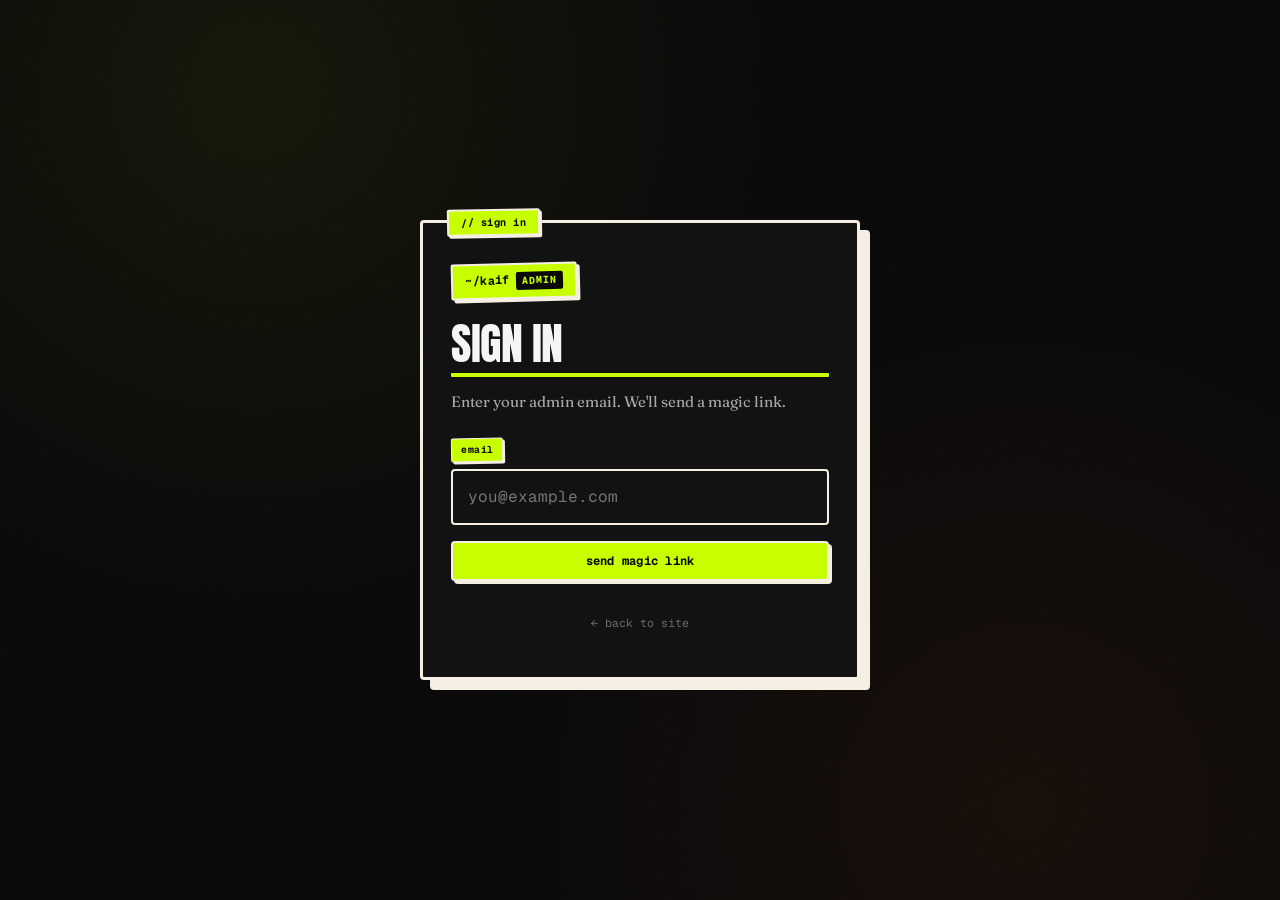
==== commit 17ab8976: "feat(admin): complete brutalist redesign matching portfolio theme" ====
--- a/admin/index.html
+++ b/admin/index.html
@@ -10,7 +10,7 @@
 <script>
 (function(){
   try {
-    var t = localStorage.getItem('admin_theme');
+    var t = localStorage.getItem('theme');
     if (t !== 'light' && t !== 'dark') t = 'dark';
     document.documentElement.setAttribute('data-theme', t);
   } catch (e) {
@@ -20,217 +20,1328 @@
 </script>
 <link rel="preconnect" href="https://fonts.googleapis.com">
 <link rel="preconnect" href="https://fonts.gstatic.com" crossorigin>
-<link href="https://fonts.googleapis.com/css2?family=Anton&family=Fraunces:opsz,wght@9..144,400;9..144,600&family=Geist+Mono:wght@400;500;600;700&display=swap" rel="stylesheet">
+<link href="https://fonts.googleapis.com/css2?family=Anton&family=Fraunces:opsz,wght@9..144,400;9..144,500;9..144,600&family=Geist+Mono:wght@400;500;600;700&display=swap" rel="stylesheet">
+<link href="https://fonts.googleapis.com/css2?family=Material+Icons+Round&display=swap" rel="stylesheet">
+<link rel="stylesheet" href="/css/variables.css">
+<link rel="stylesheet" href="/css/base.css">
+<link rel="stylesheet" href="/css/animations.css">
+<link rel="stylesheet" href="/css/brutalist.css">
+<link rel="stylesheet" href="/css/components/buttons.css">
+<link rel="stylesheet" href="/css/components/theme-switch.css">
 <style>
-:root {
-  --bg: #0a0a0a;
-  --bg2: #121212;
-  --bg3: #1a1a1a;
-  --text: #f5f5f5;
-  --text2: #a8a8a8;
-  --muted: #6a6a6a;
-  --accent: #c8ff00;
-  --ink: #0a0a0a;
-  --border: #f5efe3;
-  --shadow: #f5efe3;
-  --danger: #ff3b30;
-  --success: #22c55e;
-  --warning: #fbbf24;
-  --font-display: 'Anton', Impact, 'Arial Black', sans-serif;
-  --font-mono: 'Geist Mono', 'Courier New', ui-monospace, monospace;
-  --radius: 3px;
-  --bw: 3px;
-  --safe-bottom: env(safe-area-inset-bottom, 0px);
-  --safe-top: env(safe-area-inset-top, 0px);
-}
-[data-theme="light"] {
-  --bg: #f4f1ea;
-  --bg2: #ffffff;
-  --bg3: #ebe6db;
-  --text: #0a0a0a;
-  --text2: #4a4a4a;
-  --muted: #8a8a8a;
-  --border: #0a0a0a;
-  --shadow: #0a0a0a;
-  --danger: #dc2626;
-  --success: #16a34a;
-  --warning: #ea580c;
-}
-*, *::before, *::after { margin: 0; padding: 0; box-sizing: border-box; -webkit-tap-highlight-color: transparent; }
-html { color-scheme: dark; -webkit-text-size-adjust: 100%; }
-html[data-theme="light"] { color-scheme: light; }
-body {
-  font-family: var(--font-mono);
-  font-size: 14px;
-  line-height: 1.6;
-  background: var(--bg);
-  color: var(--text);
-  min-height: 100vh;
-  min-height: 100dvh;
-  -webkit-font-smoothing: antialiased;
-  -moz-osx-font-smoothing: grayscale;
-  transition: background-color 0.3s ease, color 0.3s ease;
-  overflow-x: hidden;
-}
 [hidden] { display: none !important; }
-button, input, select, textarea { font: inherit; color: inherit; }
-button { -webkit-user-select: none; user-select: none; }
-a { color: inherit; text-decoration: none; }
-code { font-family: var(--font-mono); background: var(--bg2); padding: 1px 6px; border-radius: 2px; border: 1px solid var(--border); word-break: break-all; }
-
-.screen { min-height: 100vh; min-height: 100dvh; }
+
 .screen-login {
   display: flex;
   align-items: center;
   justify-content: center;
+  min-height: 100vh;
+  min-height: 100dvh;
   padding: 24px;
-  padding-top: calc(24px + var(--safe-top));
-  padding-bottom: calc(24px + var(--safe-bottom));
+  padding-top: calc(24px + env(safe-area-inset-top, 0px));
+  padding-bottom: calc(24px + env(safe-area-inset-bottom, 0px));
   background:
     radial-gradient(circle at 20% 10%, rgba(200, 255, 0, 0.06), transparent 40%),
     radial-gradient(circle at 80% 90%, rgba(194, 65, 12, 0.08), transparent 40%),
-    var(--bg);
-  transition: background-color 0.3s ease;
+    var(--bg-primary);
 }
 [data-theme="light"] .screen-login {
   background:
     radial-gradient(circle at 20% 10%, rgba(200, 255, 0, 0.18), transparent 40%),
     radial-gradient(circle at 80% 90%, rgba(194, 65, 12, 0.06), transparent 40%),
-    var(--bg);
-}
+    var(--bg-primary);
+}
+
 .login-card {
+  position: relative;
   width: 100%;
-  max-width: 420px;
-  background: var(--bg2);
-  border: var(--bw) solid var(--border);
-  border-radius: var(--radius);
-  padding: 36px 28px;
-  box-shadow: 10px 10px 0 var(--accent);
-  transition: background-color 0.3s ease, border-color 0.3s ease;
-}
+  max-width: 440px;
+  padding: 40px 28px 32px;
+  background: var(--card-bg);
+  border: var(--nb-border-w) solid var(--nb-border);
+  border-radius: var(--nb-radius);
+  box-shadow: 10px 10px 0 var(--nb-shadow);
+}
+
+.login-card::before {
+  content: '// sign in';
+  position: absolute;
+  top: -14px;
+  left: 24px;
+  padding: 3px 12px;
+  font-family: var(--font-mono);
+  font-size: 0.65rem;
+  font-weight: 700;
+  letter-spacing: 0.05em;
+  color: var(--accent-ink);
+  background: var(--accent);
+  border: 2px solid var(--nb-border);
+  border-radius: 2px;
+  box-shadow: 2px 2px 0 var(--nb-shadow);
+  transform: rotate(-1deg);
+}
+
 .login-brand {
-  display: inline-block;
+  display: inline-flex;
+  align-items: center;
   padding: 6px 12px;
+  font-family: var(--font-mono);
+  font-weight: 700;
+  font-size: 12px;
+  letter-spacing: 0.04em;
+  color: var(--accent-ink);
   background: var(--accent);
-  color: var(--ink);
-  border: 2px solid var(--ink);
-  font-weight: 700;
-  font-size: 13px;
-  letter-spacing: 0.5px;
+  border: 2px solid var(--nb-border);
   border-radius: 2px;
+  box-shadow: 3px 3px 0 var(--nb-shadow);
   transform: rotate(-1.5deg);
-  margin-bottom: 20px;
+  margin-bottom: 24px;
 }
 .login-brand span {
   margin-left: 6px;
   padding: 1px 6px;
-  background: var(--ink);
+  font-size: 10px;
+  letter-spacing: 0.1em;
+  text-transform: uppercase;
+  background: var(--accent-ink);
   color: var(--accent);
-  font-size: 10px;
-  letter-spacing: 1px;
-}
+  border-radius: 2px;
+}
+
 .login-card h1 {
   font-family: var(--font-display);
-  font-size: 40px;
+  font-size: clamp(32px, 8vw, 44px);
+  font-weight: 400;
   line-height: 0.95;
-  letter-spacing: -0.5px;
+  letter-spacing: -0.01em;
   text-transform: uppercase;
+  margin-bottom: 12px;
+  padding-bottom: 12px;
+  position: relative;
+}
+.login-card h1::after {
+  content: '';
+  position: absolute;
+  bottom: 0;
+  left: 0;
+  width: 100%;
+  height: 4px;
+  background: var(--accent);
+  border-radius: 1px;
+}
+
+.login-card > p {
+  color: var(--text-secondary);
+  font-family: var(--font-body);
+  font-size: 0.94rem;
+  line-height: 1.7;
+  margin-bottom: 24px;
+}
+
+.login-card .form-field {
+  display: flex;
+  flex-direction: column;
+  gap: 6px;
+  margin-bottom: 16px;
+}
+.login-card .form-field label {
+  display: inline-block;
+  padding: 3px 9px;
+  font-family: var(--font-mono);
+  font-size: 0.62rem;
+  font-weight: 700;
+  letter-spacing: 0.05em;
+  color: var(--accent-ink);
+  background: var(--accent);
+  border: 1.5px solid var(--nb-border);
+  border-radius: 2px;
+  box-shadow: 2px 2px 0 var(--nb-shadow);
+  transform: rotate(-1deg);
+  width: fit-content;
+}
+.login-card .form-field input {
+  width: 100%;
+  padding: 13px 15px;
+  font-family: var(--font-mono);
+  font-size: 16px;
+  color: var(--text-primary);
+  background: var(--bg-secondary);
+  border: 2px solid var(--nb-border);
+  border-radius: var(--nb-radius);
+  transition: border-color 0.2s, box-shadow 0.2s, transform 0.2s;
+  min-height: 48px;
+}
+.login-card .form-field input:focus {
+  outline: none;
+  border-color: var(--accent-symbol);
+  background: var(--bg-primary);
+  box-shadow: 4px 4px 0 var(--nb-shadow);
+  transform: translate(-2px, -2px);
+}
+
+.login-status {
+  display: none;
+  margin-top: 16px;
+  padding: 12px;
+  font-family: var(--font-mono);
+  font-size: 0.72rem;
+  border: 2px solid var(--success);
+  border-radius: var(--nb-radius);
+  background: rgba(34, 197, 94, 0.1);
+  color: var(--success);
+  text-align: center;
+  word-break: break-word;
+}
+.login-status.is-error {
+  border-color: var(--error);
+  background: rgba(220, 38, 38, 0.1);
+  color: var(--error);
+}
+
+.login-back {
+  display: block;
+  margin-top: 20px;
+  text-align: center;
+  font-family: var(--font-mono);
+  font-size: 0.72rem;
+  color: var(--text-muted);
+  padding: 10px;
+  min-height: 44px;
+  line-height: 24px;
+  transition: color 0.2s;
+}
+.login-back:hover { color: var(--accent-symbol); }
+
+.app-header {
+  position: sticky;
+  top: 0;
+  z-index: 100;
+  background: var(--bg-primary);
+  border-bottom: var(--nb-border-w) solid var(--nb-border);
+  box-shadow: 0 4px 0 var(--nb-shadow);
+  padding-top: env(safe-area-inset-top, 0px);
+}
+
+.app-header-inner {
+  max-width: 1300px;
+  margin: 0 auto;
+  padding: 0 20px;
+  height: 68px;
+  display: flex;
+  align-items: center;
+  gap: 20px;
+}
+
+.brand {
+  display: inline-flex;
+  align-items: center;
+  padding: 6px 12px;
+  font-family: var(--font-mono);
+  font-size: 0.9rem;
+  font-weight: 700;
+  color: var(--text-primary);
+  background: var(--bg-secondary);
+  border: 2px solid var(--nb-border);
+  border-radius: var(--nb-radius);
+  box-shadow: 3px 3px 0 var(--nb-shadow);
+  transform: rotate(-1.5deg);
+  transition: transform 0.25s cubic-bezier(0.34, 1.56, 0.64, 1), box-shadow 0.25s, background 0.25s, color 0.25s;
+  flex-shrink: 0;
+  min-height: 42px;
+  text-decoration: none;
+}
+.brand:hover {
+  transform: rotate(0) translate(-2px, -2px);
+  box-shadow: 5px 5px 0 var(--nb-shadow);
+  background: var(--accent);
+  color: var(--accent-ink);
+}
+.brand-tag {
+  margin-left: 6px;
+  padding: 1px 6px;
+  font-size: 0.6rem;
+  letter-spacing: 0.1em;
+  text-transform: uppercase;
+  background: var(--accent);
+  color: var(--accent-ink);
+  border-radius: 2px;
+  border: 1px solid var(--nb-border);
+}
+.brand:hover .brand-tag {
+  background: var(--accent-ink);
+  color: var(--accent);
+}
+
+.tabs {
+  display: flex;
+  gap: 4px;
+  flex: 1;
+  overflow-x: auto;
+  scrollbar-width: none;
+  -ms-overflow-style: none;
+  justify-content: center;
+}
+.tabs::-webkit-scrollbar { display: none; }
+
+.tab {
+  padding: 9px 16px;
+  font-family: var(--font-mono);
+  font-size: 0.78rem;
+  font-weight: 600;
+  color: var(--text-secondary);
+  background: transparent;
+  border: 2px solid transparent;
+  border-radius: var(--nb-radius);
+  cursor: pointer;
+  white-space: nowrap;
+  transition: color 0.2s, background 0.2s, border-color 0.2s, transform 0.25s, box-shadow 0.25s;
+  min-height: 40px;
+  touch-action: manipulation;
+}
+.tab:hover {
+  color: var(--text-primary);
+  background: var(--bg-secondary);
+  border-color: var(--accent);
+  transform: translate(-1px, -1px);
+  box-shadow: 2px 2px 0 var(--nb-shadow);
+}
+.tab.active {
+  color: var(--accent-ink);
+  background: var(--accent);
+  border-color: var(--accent-ink);
+  box-shadow: 2px 2px 0 var(--nb-shadow);
+  transform: rotate(-1.5deg);
+}
+.tab.active:hover {
+  transform: translate(-1px, -1px) rotate(0);
+  box-shadow: 3px 3px 0 var(--nb-shadow);
+}
+
+.session {
+  display: flex;
+  align-items: center;
+  gap: 10px;
+  flex-shrink: 0;
+}
+.session-email {
+  font-family: var(--font-mono);
+  font-size: 10px;
+  letter-spacing: 0.08em;
+  text-transform: uppercase;
+  color: var(--text-muted);
+  max-width: 180px;
+  overflow: hidden;
+  text-overflow: ellipsis;
+  white-space: nowrap;
+}
+
+.admin-nav {
+  display: none;
+  position: fixed;
+  bottom: calc(16px + env(safe-area-inset-bottom, 0px));
+  left: 50%;
+  transform: translateX(-50%);
+  z-index: 9998;
+  background: var(--bg-primary);
+  border: var(--nb-border-w) solid var(--nb-border);
+  border-radius: var(--nb-radius);
+  box-shadow: 4px 4px 0 var(--nb-shadow);
+  padding: 6px;
+  justify-content: space-around;
+  align-items: center;
+  gap: 2px;
+  width: calc(100% - 32px);
+  max-width: 440px;
+}
+.admin-nav .nav-item {
+  display: flex;
+  flex-direction: column;
+  align-items: center;
+  justify-content: center;
+  gap: 3px;
+  color: var(--text-muted);
+  background: transparent;
+  border: 1.5px solid transparent;
+  border-radius: var(--nb-radius);
+  padding: 8px 4px;
+  font-family: var(--font-mono);
+  cursor: pointer;
+  transition: color 0.2s, background 0.2s, border-color 0.2s, transform 0.25s, box-shadow 0.25s;
+  flex: 1;
+  min-width: 0;
+  touch-action: manipulation;
+}
+.admin-nav .nav-item .material-icons-round { font-size: 20px; }
+.admin-nav .nav-item .nav-label {
+  font-size: 0.58rem;
+  font-weight: 600;
+  letter-spacing: 0.02em;
+}
+.admin-nav .nav-item:active { transform: scale(0.95); }
+.admin-nav .nav-item.active {
+  color: var(--accent-ink);
+  background: var(--accent);
+  border-color: var(--accent-ink);
+  box-shadow: 2px 2px 0 var(--nb-shadow);
+  transform: rotate(-1.5deg);
+}
+
+.app-main {
+  max-width: 1300px;
+  margin: 0 auto;
+  padding: 32px 20px calc(60px + env(safe-area-inset-bottom, 0px));
+}
+
+.panel:not([hidden]) {
+  animation: adminFadeIn 0.3s ease-out;
+}
+@keyframes adminFadeIn {
+  from { opacity: 0; transform: translateY(6px); }
+  to { opacity: 1; transform: translateY(0); }
+}
+
+.panel-head {
+  display: flex;
+  align-items: flex-end;
+  justify-content: space-between;
+  gap: 16px;
+  margin-bottom: 24px;
+  flex-wrap: wrap;
+}
+.panel-title-wrap {
+  display: flex;
+  flex-direction: column;
+  gap: 10px;
+  min-width: 0;
+}
+.panel-eyebrow {
+  display: inline-flex;
+  align-items: center;
+  gap: 4px;
+  padding: 5px 12px;
+  font-family: var(--font-mono);
+  font-size: 0.62rem;
+  font-weight: 700;
+  letter-spacing: 0.05em;
+  text-transform: lowercase;
+  color: var(--accent-ink);
+  background: var(--accent);
+  border: 2px solid var(--nb-border);
+  border-radius: 2px;
+  box-shadow: 3px 3px 0 var(--nb-shadow);
+  transform: rotate(-1deg);
+  width: fit-content;
+}
+.panel-eyebrow::before { content: '['; opacity: 0.55; }
+.panel-eyebrow::after { content: ']'; opacity: 0.55; }
+
+.panel-head h2 {
+  font-family: var(--font-display);
+  font-size: clamp(24px, 4vw, 32px);
   font-weight: 400;
+  text-transform: uppercase;
+  letter-spacing: -0.02em;
+  line-height: 1;
+  padding-bottom: 10px;
+  position: relative;
+  display: inline-block;
+  width: fit-content;
+  margin: 0;
+}
+.panel-head h2::after {
+  content: '';
+  position: absolute;
+  bottom: 0;
+  left: 0;
+  width: 100%;
+  height: 4px;
+  background: var(--accent);
+  border-radius: 1px;
+}
+.panel-head h2 .count {
+  font-family: var(--font-mono);
+  font-size: 0.78rem;
+  font-weight: 500;
+  color: var(--text-muted);
+  margin-left: 8px;
+  text-transform: none;
+  letter-spacing: 0;
+}
+.panel-actions {
+  display: flex;
+  gap: 8px;
+  flex-wrap: wrap;
+  align-items: center;
+}
+
+.stat-grid {
+  display: grid;
+  grid-template-columns: repeat(auto-fit, minmax(160px, 1fr));
+  gap: 14px;
+  margin-bottom: 24px;
+}
+.stat {
+  display: flex;
+  flex-direction: column;
+  gap: 6px;
+  padding: 16px 18px;
+  background: var(--card-bg);
+  border: 3px solid var(--nb-border);
+  border-radius: var(--nb-radius);
+  box-shadow: 4px 4px 0 var(--nb-shadow);
+  transform: rotate(-1deg);
+  transition: transform 0.3s cubic-bezier(0.34, 1.56, 0.64, 1), box-shadow 0.25s;
+}
+.stat:nth-child(even) { transform: rotate(1deg); }
+.stat:hover {
+  transform: rotate(0) translate(-3px, -3px);
+  box-shadow: 7px 7px 0 var(--nb-shadow);
+}
+.stat-value {
+  font-family: var(--font-mono);
+  font-size: 1.9rem;
+  font-weight: 700;
+  line-height: 1;
+  color: var(--text-primary);
+  font-variant-numeric: tabular-nums;
+}
+.stat-value::after {
+  content: '+';
+  color: var(--accent-symbol);
+  margin-left: 2px;
+  font-weight: 700;
+}
+.stat-label {
+  font-family: var(--font-mono);
+  font-size: 0.6rem;
+  font-weight: 600;
+  color: var(--text-muted);
+  text-transform: uppercase;
+  letter-spacing: 0.08em;
+  padding-top: 6px;
+  border-top: 1.5px dashed var(--border-light);
+}
+.stat.highlight {
+  background: var(--accent);
+  border-color: var(--nb-border);
+}
+.stat.highlight .stat-value,
+.stat.highlight .stat-label { color: var(--accent-ink); }
+.stat.highlight .stat-value::after { color: var(--accent-ink); }
+.stat.highlight .stat-label { border-color: rgba(10, 10, 10, 0.25); }
+.stat.danger .stat-value { color: var(--error); }
+.stat.danger .stat-value::after { color: var(--error); }
+.stat.loading .stat-value { opacity: 0.4; }
+
+.migrate-card {
+  display: flex;
+  align-items: center;
+  justify-content: space-between;
+  gap: 20px;
+  padding: 22px 26px;
+  background:
+    linear-gradient(135deg, rgba(200, 255, 0, 0.08), rgba(200, 255, 0, 0.02)),
+    var(--card-bg);
+  border: 3px dashed var(--accent);
+  border-radius: var(--nb-radius);
+  box-shadow: 5px 5px 0 var(--nb-shadow);
+  margin-bottom: 24px;
+  flex-wrap: wrap;
+  position: relative;
+}
+[data-theme="light"] .migrate-card {
+  background:
+    linear-gradient(135deg, rgba(200, 255, 0, 0.22), rgba(200, 255, 0, 0.05)),
+    var(--card-bg);
+}
+.migrate-card::before {
+  content: '// migrate';
+  position: absolute;
+  top: -12px;
+  left: 20px;
+  padding: 3px 10px;
+  font-family: var(--font-mono);
+  font-size: 0.6rem;
+  font-weight: 700;
+  color: var(--accent-ink);
+  background: var(--accent);
+  border: 2px solid var(--nb-border);
+  border-radius: 2px;
+  box-shadow: 2px 2px 0 var(--nb-shadow);
+  transform: rotate(-1deg);
+}
+.migrate-card h3 {
+  font-family: var(--font-display);
+  font-size: 20px;
+  font-weight: 400;
+  text-transform: uppercase;
+  margin-bottom: 6px;
+  letter-spacing: -0.01em;
+}
+.migrate-card p {
+  color: var(--text-secondary);
+  font-family: var(--font-body);
+  font-size: 0.86rem;
+  line-height: 1.6;
+}
+
+.activity {
+  margin-top: 12px;
+}
+.activity h3 {
+  font-family: var(--font-mono);
+  font-size: 0.68rem;
+  text-transform: uppercase;
+  letter-spacing: 0.1em;
+  color: var(--text-muted);
   margin-bottom: 12px;
 }
-.login-card p { color: var(--text2); font-size: 13px; margin-bottom: 24px; line-height: 1.7; }
-.login-card label {
+.activity-list {
+  display: flex;
+  flex-direction: column;
+  gap: 6px;
+}
+.activity-item {
+  display: grid;
+  grid-template-columns: 90px 110px 1fr auto;
+  gap: 12px;
+  align-items: center;
+  padding: 12px 14px;
+  background: var(--bg-primary);
+  border: 2px solid var(--nb-border);
+  border-radius: 2px;
+  box-shadow: 2px 2px 0 var(--nb-shadow);
+  font-size: 0.72rem;
+  transition: transform 0.2s, box-shadow 0.2s;
+  min-width: 0;
+}
+.activity-item:hover {
+  transform: translate(-2px, -2px);
+  box-shadow: 4px 4px 0 var(--nb-shadow);
+}
+.activity-item .act-time {
+  font-family: var(--font-mono);
+  font-size: 0.62rem;
+  color: var(--text-muted);
+  text-transform: uppercase;
+  letter-spacing: 0.05em;
+  overflow: hidden;
+  text-overflow: ellipsis;
+  white-space: nowrap;
+}
+.activity-item .act-actor {
+  font-family: var(--font-mono);
+  font-size: 0.72rem;
+  color: var(--text-secondary);
+  overflow: hidden;
+  text-overflow: ellipsis;
+  white-space: nowrap;
+}
+.activity-item .act-action {
+  font-family: var(--font-mono);
+  font-size: 0.72rem;
+  font-weight: 700;
+  color: var(--accent-symbol);
+  overflow: hidden;
+  text-overflow: ellipsis;
+  white-space: nowrap;
+}
+.activity-item .act-target {
+  font-family: var(--font-mono);
+  font-size: 0.62rem;
+  color: var(--text-muted);
+  overflow: hidden;
+  text-overflow: ellipsis;
+  text-align: right;
+  white-space: nowrap;
+}
+
+.filters {
+  display: flex;
+  gap: 10px;
+  margin-bottom: 16px;
+  flex-wrap: wrap;
+}
+.input,
+.select {
+  padding: 12px 14px;
+  font-family: var(--font-mono);
+  font-size: 16px;
+  color: var(--text-primary);
+  background: var(--bg-primary);
+  border: 2px solid var(--nb-border);
+  border-radius: var(--nb-radius);
+  transition: border-color 0.2s, box-shadow 0.2s, transform 0.2s;
+  min-height: 48px;
+}
+.input { flex: 1; min-width: 180px; }
+.select { cursor: pointer; min-width: 140px; }
+.input:focus,
+.select:focus {
+  outline: none;
+  border-color: var(--accent-symbol);
+  box-shadow: 4px 4px 0 var(--nb-shadow);
+  transform: translate(-2px, -2px);
+}
+.input::placeholder { color: var(--text-muted); opacity: 0.7; }
+
+.table-window {
+  background: var(--card-bg);
+  border: var(--nb-border-w) solid var(--nb-border);
+  border-radius: var(--nb-radius);
+  box-shadow: 5px 5px 0 var(--nb-shadow);
+  overflow: hidden;
+}
+.window-bar {
+  display: flex;
+  align-items: center;
+  gap: 12px;
+  padding: 12px 16px;
+  background: var(--bg-secondary);
+  border-bottom: 2px solid var(--nb-border);
+  font-family: var(--font-mono);
+  font-size: 0.72rem;
+  color: var(--text-muted);
+}
+.window-dots {
+  display: flex;
+  gap: 6px;
+  flex-shrink: 0;
+}
+.window-dots span {
+  width: 11px;
+  height: 11px;
+  border-radius: 50%;
+  border: 2px solid var(--nb-border);
+  background: var(--border-strong);
+}
+.window-dots span:nth-child(1) { background: #ff5f57; }
+.window-dots span:nth-child(2) { background: #febc2e; }
+.window-dots span:nth-child(3) { background: #28c840; }
+.window-path {
+  flex: 1;
+  color: var(--text-secondary);
+  font-weight: 600;
+  letter-spacing: 0.02em;
+  overflow: hidden;
+  text-overflow: ellipsis;
+  white-space: nowrap;
+}
+.window-path .prompt {
+  color: var(--accent-symbol);
+  font-weight: 700;
+  margin-right: 3px;
+}
+
+.table-wrap {
+  overflow-x: auto;
+  -webkit-overflow-scrolling: touch;
+}
+.table {
+  width: 100%;
+  border-collapse: collapse;
+  font-size: 0.78rem;
+  min-width: 640px;
+}
+.table thead th {
+  text-align: left;
+  padding: 12px 16px;
+  background: var(--bg-secondary);
+  border-bottom: 2px solid var(--nb-border);
+  font-family: var(--font-mono);
+  font-size: 0.6rem;
+  font-weight: 700;
+  letter-spacing: 0.1em;
+  text-transform: uppercase;
+  color: var(--accent-symbol);
+  position: sticky;
+  top: 0;
+  z-index: 1;
+}
+.table tbody td {
+  padding: 14px 16px;
+  border-bottom: 1px solid var(--border-light);
+  vertical-align: middle;
+}
+.table tbody tr:last-child td { border-bottom: none; }
+.table tbody tr {
+  transition: background 0.15s;
+}
+.table tbody tr[data-message-id] { cursor: pointer; }
+.table tbody tr:hover { background: var(--accent-soft); }
+.table .email {
+  font-family: var(--font-mono);
+  font-size: 0.76rem;
+  color: var(--text-primary);
+  word-break: break-all;
+}
+.table .muted {
+  color: var(--text-muted);
+  font-size: 0.72rem;
+  font-family: var(--font-mono);
+}
+.table .actions-col { width: 1%; white-space: nowrap; text-align: right; }
+.table .actions-cell { text-align: right; white-space: nowrap; }
+.table .actions-cell .btn-xs { margin-left: 4px; }
+.table .loading,
+.table .empty {
+  text-align: center;
+  padding: 40px 20px;
+  color: var(--text-muted);
+  font-family: var(--font-mono);
+  font-size: 0.74rem;
+}
+.table .preview {
+  color: var(--text-secondary);
+  max-width: 340px;
+  overflow: hidden;
+  text-overflow: ellipsis;
+  white-space: nowrap;
   display: block;
-  font-size: 11px;
+}
+.table .from-cell {
+  display: flex;
+  flex-direction: column;
+  gap: 2px;
+  min-width: 0;
+}
+.table .from-cell .from-name {
   font-weight: 700;
-  color: var(--ink);
+  font-size: 0.8rem;
+  overflow: hidden;
+  text-overflow: ellipsis;
+  white-space: nowrap;
+}
+.table .from-cell .from-email {
+  font-family: var(--font-mono);
+  font-size: 0.68rem;
+  color: var(--text-muted);
+  overflow: hidden;
+  text-overflow: ellipsis;
+  white-space: nowrap;
+}
+.table .unread-dot {
+  display: inline-block;
+  width: 8px;
+  height: 8px;
+  border-radius: 50%;
   background: var(--accent);
-  border: 1.5px solid var(--ink);
+  box-shadow: 0 0 8px var(--accent);
+  animation: pulseDot 2s ease-in-out infinite;
+}
+@keyframes pulseDot {
+  0%, 100% { opacity: 1; }
+  50% { opacity: 0.4; }
+}
+
+.badge {
+  display: inline-block;
+  padding: 3px 9px;
+  border-radius: 2px;
+  font-family: var(--font-mono);
+  font-size: 0.58rem;
+  font-weight: 700;
+  letter-spacing: 0.06em;
+  text-transform: uppercase;
+  border: 1.5px solid currentColor;
+  white-space: nowrap;
+  transform: rotate(-2deg);
+}
+.badge.confirmed,
+.badge.replied,
+.badge.live { color: #16a34a; background: rgba(34, 197, 94, 0.12); }
+.badge.pending,
+.badge.unread,
+.badge.wip { color: #b45309; background: rgba(251, 191, 36, 0.15); }
+.badge.unsubscribed,
+.badge.spam { color: #dc2626; background: rgba(255, 59, 48, 0.1); }
+.badge.read,
+.badge.archived,
+.badge.shipped { color: var(--text-muted); background: var(--bg-secondary); }
+[data-theme="dark"] .badge.confirmed,
+[data-theme="dark"] .badge.replied,
+[data-theme="dark"] .badge.live { color: #34d399; background: rgba(52, 211, 153, 0.18); }
+[data-theme="dark"] .badge.pending,
+[data-theme="dark"] .badge.unread,
+[data-theme="dark"] .badge.wip { color: #fbbf24; background: rgba(251, 191, 36, 0.18); }
+[data-theme="dark"] .badge.unsubscribed,
+[data-theme="dark"] .badge.spam { color: #f87171; background: rgba(248, 113, 113, 0.15); }
+
+.empty {
+  padding: 40px 20px;
+  text-align: center;
+  color: var(--text-muted);
+  font-family: var(--font-mono);
+  font-size: 0.74rem;
+}
+
+.order-cell {
+  display: inline-flex;
+  gap: 4px;
+}
+.order-btn {
+  padding: 4px 8px;
+  font-family: var(--font-mono);
+  font-size: 0.72rem;
+  font-weight: 700;
+  color: var(--text-primary);
+  background: var(--bg-primary);
+  border: 2px solid var(--nb-border);
+  border-radius: 2px;
+  box-shadow: 2px 2px 0 var(--nb-shadow);
+  cursor: pointer;
+  transition: transform 0.15s, box-shadow 0.15s, background 0.15s, color 0.15s;
+  min-width: 30px;
+  min-height: 30px;
+  touch-action: manipulation;
+}
+.order-btn:hover:not(:disabled) {
+  background: var(--accent);
+  color: var(--accent-ink);
+  transform: translate(-1px, -1px);
+  box-shadow: 3px 3px 0 var(--nb-shadow);
+}
+.order-btn:disabled {
+  opacity: 0.3;
+  cursor: not-allowed;
+}
+.order-btn:disabled:hover { background: var(--bg-primary); color: var(--text-primary); transform: none; }
+
+.mobile-cards {
+  display: none;
+  flex-direction: column;
+  gap: 12px;
+}
+.m-card {
+  position: relative;
+  background: var(--card-bg);
+  border: 3px solid var(--nb-border);
+  border-radius: var(--nb-radius);
+  box-shadow: 4px 4px 0 var(--nb-shadow);
+  overflow: hidden;
+}
+.m-card-head {
+  display: flex;
+  align-items: center;
+  gap: 10px;
+  padding: 10px 14px;
+  background: var(--bg-secondary);
+  border-bottom: 2px solid var(--nb-border);
+  font-family: var(--font-mono);
+  font-size: 0.68rem;
+  color: var(--text-muted);
+}
+.m-card-path {
+  flex: 1;
+  color: var(--text-secondary);
+  font-weight: 600;
+  overflow: hidden;
+  text-overflow: ellipsis;
+  white-space: nowrap;
+}
+.m-card-body {
+  padding: 14px;
+  display: flex;
+  flex-direction: column;
+  gap: 10px;
+}
+.m-card-title {
+  font-family: var(--font-display);
+  font-size: 1.3rem;
+  font-weight: 400;
+  line-height: 1.1;
+  letter-spacing: -0.01em;
+  color: var(--text-primary);
+  margin: 0;
+}
+.m-card-title-email {
+  font-family: var(--font-mono);
+  font-size: 0.86rem;
+  font-weight: 700;
+  color: var(--text-primary);
+  word-break: break-all;
+  margin: 0;
+}
+.m-card-meta {
+  display: flex;
+  flex-wrap: wrap;
+  gap: 6px;
+  align-items: center;
+}
+.m-card-meta .work-category-pill {
+  font-family: var(--font-mono);
+  font-size: 0.58rem;
+  font-weight: 700;
+  color: var(--accent-symbol);
+  background: var(--bg-secondary);
+  border: 1.5px dashed var(--accent-symbol);
+  border-radius: 2px;
+  padding: 3px 8px;
+  letter-spacing: 0.02em;
+}
+.m-card-meta .work-category-pill::before {
+  content: '// ';
+  opacity: 0.7;
+  margin-right: 2px;
+}
+.m-card-preview {
+  font-family: var(--font-mono);
+  font-size: 0.72rem;
+  color: var(--text-secondary);
+  line-height: 1.5;
+  display: -webkit-box;
+  -webkit-line-clamp: 2;
+  -webkit-box-orient: vertical;
+  overflow: hidden;
+  word-break: break-word;
+}
+.m-card-meta-row {
+  display: flex;
+  justify-content: space-between;
+  font-family: var(--font-mono);
+  font-size: 0.64rem;
+  color: var(--text-muted);
+  padding-top: 8px;
+  border-top: 1.5px dashed var(--border-light);
+}
+.m-card-actions {
+  display: flex;
+  gap: 6px;
+  flex-wrap: wrap;
+  padding-top: 8px;
+  border-top: 1.5px dashed var(--border-light);
+}
+.m-card-actions .btn-xs { flex: 1 1 auto; }
+.m-card-order {
+  display: inline-flex;
+  gap: 4px;
+  margin-left: auto;
+}
+
+.modal-overlay {
+  position: fixed;
+  inset: 0;
+  z-index: 1000;
+  display: flex;
+  align-items: center;
+  justify-content: center;
+  padding: 20px;
+  padding-bottom: calc(20px + env(safe-area-inset-bottom, 0px));
+  background: rgba(0, 0, 0, 0.72);
+  backdrop-filter: blur(6px);
+  -webkit-backdrop-filter: blur(6px);
+  animation: adminFadeIn 0.2s ease;
+  overscroll-behavior: contain;
+}
+[data-theme="light"] .modal-overlay { background: rgba(0, 0, 0, 0.45); }
+
+.modal {
+  position: relative;
+  width: 100%;
+  max-width: 640px;
+  max-height: 90vh;
+  max-height: 90dvh;
+  overflow-y: auto;
+  background: var(--card-bg);
+  border: var(--nb-border-w) solid var(--nb-border);
+  border-radius: var(--nb-radius);
+  box-shadow: 12px 12px 0 var(--nb-shadow);
+  padding: 32px 26px;
+  animation: adminModalIn 0.25s cubic-bezier(0.34, 1.56, 0.64, 1);
+  overscroll-behavior: contain;
+  -webkit-overflow-scrolling: touch;
+}
+.modal::before,
+.modal::after {
+  content: '';
+  position: absolute;
+  width: 18px;
+  height: 18px;
+  border-color: var(--accent-symbol);
+  border-style: solid;
+  pointer-events: none;
+}
+.modal::before {
+  top: 10px;
+  left: 10px;
+  border-width: 3px 0 0 3px;
+}
+.modal::after {
+  bottom: 10px;
+  right: 10px;
+  border-width: 0 3px 3px 0;
+}
+@keyframes adminModalIn {
+  from { opacity: 0; transform: translateY(20px) scale(0.96); }
+  to { opacity: 1; transform: translateY(0) scale(1); }
+}
+
+.modal-close {
+  position: absolute;
+  top: 12px;
+  right: 12px;
+  width: 38px;
+  height: 38px;
+  display: flex;
+  align-items: center;
+  justify-content: center;
+  font-family: var(--font-mono);
+  font-size: 14px;
+  font-weight: 700;
+  color: var(--text-primary);
+  background: var(--bg-primary);
+  border: 2px solid var(--nb-border);
+  border-radius: var(--nb-radius);
+  box-shadow: 2px 2px 0 var(--nb-shadow);
+  cursor: pointer;
+  transition: transform 0.15s, box-shadow 0.15s, background 0.15s, color 0.15s;
+  touch-action: manipulation;
+}
+.modal-close:hover {
+  transform: translate(-1px, -1px);
+  box-shadow: 4px 4px 0 var(--nb-shadow);
+  background: var(--accent);
+  color: var(--accent-ink);
+}
+
+.modal-content h3 {
+  font-family: var(--font-display);
+  font-size: 1.5rem;
+  font-weight: 400;
+  text-transform: uppercase;
+  letter-spacing: -0.01em;
+  margin-bottom: 18px;
+  padding-bottom: 10px;
+  padding-right: 48px;
+  border-bottom: 3px solid var(--accent);
+  line-height: 1.1;
+  word-break: break-word;
+}
+.modal-content > form > label,
+.modal-content .modal-label {
+  display: inline-block;
+  font-family: var(--font-mono);
+  font-size: 0.62rem;
+  font-weight: 700;
+  color: var(--accent-ink);
+  background: var(--accent);
+  border: 1.5px solid var(--nb-border);
   padding: 3px 9px;
   border-radius: 2px;
   letter-spacing: 0.05em;
   width: fit-content;
-  margin-bottom: 6px;
-  box-shadow: 2px 2px 0 var(--shadow);
-}
-.login-card input {
+  margin: 14px 0 6px;
+  box-shadow: 2px 2px 0 var(--nb-shadow);
+  transform: rotate(-1deg);
+}
+.modal-content > form > input,
+.modal-content > form > select,
+.modal-content > form > textarea {
   width: 100%;
   padding: 12px 14px;
-  background: var(--bg);
-  border: 2px solid var(--border);
-  border-radius: var(--radius);
+  font-family: var(--font-mono);
   font-size: 16px;
+  color: var(--text-primary);
+  background: var(--bg-secondary);
+  border: 2px solid var(--nb-border);
+  border-radius: var(--nb-radius);
+  transition: border-color 0.2s, box-shadow 0.2s, transform 0.2s;
+  min-height: 46px;
+  resize: vertical;
+}
+.modal-content > form > input:focus,
+.modal-content > form > select:focus,
+.modal-content > form > textarea:focus {
+  outline: none;
+  border-color: var(--accent-symbol);
+  background: var(--bg-primary);
+  box-shadow: 4px 4px 0 var(--nb-shadow);
+  transform: translate(-2px, -2px);
+}
+.modal-content > form > button[type="submit"],
+.modal-content > form > .btn-primary {
+  margin-top: 20px;
+}
+.modal-content .checkbox-row {
+  display: flex;
+  align-items: center;
+  gap: 10px;
+  margin-top: 16px;
+  padding: 10px 12px;
+  background: var(--bg-secondary);
+  border: 2px solid var(--nb-border);
+  border-radius: var(--nb-radius);
+  width: fit-content;
+}
+.modal-content .checkbox-row input[type="checkbox"] {
+  width: 20px;
+  height: 20px;
+  min-height: 20px;
+  margin: 0;
+  accent-color: var(--accent);
+  cursor: pointer;
+}
+.modal-content .checkbox-row label {
+  margin: 0;
+  padding: 0;
+  background: transparent;
+  border: none;
+  box-shadow: none;
+  transform: none;
+  font-family: var(--font-mono);
+  font-size: 0.72rem;
+  font-weight: 600;
+  color: var(--text-primary);
+  letter-spacing: 0.02em;
+  cursor: pointer;
+}
+
+.msg-meta {
+  display: grid;
+  grid-template-columns: 100px 1fr;
+  gap: 8px 14px;
+  padding: 16px;
+  background: var(--bg-secondary);
+  border: 2px solid var(--nb-border);
+  border-radius: var(--nb-radius);
   margin-bottom: 16px;
-  transition: box-shadow 0.2s, transform 0.2s, background-color 0.3s ease, border-color 0.3s ease;
-}
-.login-card input:focus {
+  font-size: 0.76rem;
+}
+.msg-meta dt {
+  font-family: var(--font-mono);
+  font-size: 0.6rem;
+  font-weight: 700;
+  color: var(--accent-symbol);
+  text-transform: uppercase;
+  letter-spacing: 0.08em;
+  padding-top: 2px;
+}
+.msg-meta dd {
+  font-family: var(--font-mono);
+  color: var(--text-primary);
+  word-break: break-word;
+  overflow-wrap: anywhere;
+}
+.msg-body {
+  padding: 16px;
+  background: var(--bg-secondary);
+  border: 2px solid var(--nb-border);
+  border-left: 6px solid var(--accent);
+  border-radius: var(--nb-radius);
+  white-space: pre-wrap;
+  word-break: break-word;
+  overflow-wrap: anywhere;
+  font-family: var(--font-body);
+  font-size: 0.94rem;
+  line-height: 1.7;
+  color: var(--text-secondary);
+  margin-bottom: 16px;
+  max-height: 400px;
+  overflow-y: auto;
+}
+.msg-reply {
+  padding: 16px;
+  background: rgba(34, 197, 94, 0.08);
+  border: 2px solid var(--success);
+  border-left: 6px solid var(--success);
+  border-radius: var(--nb-radius);
+  font-size: 0.82rem;
+  margin-bottom: 16px;
+}
+.msg-reply strong {
+  color: var(--success);
+  display: block;
+  margin-bottom: 6px;
+  font-family: var(--font-mono);
+  font-size: 0.62rem;
+  letter-spacing: 0.1em;
+  text-transform: uppercase;
+}
+.msg-reply p {
+  color: var(--text-secondary);
+  white-space: pre-wrap;
+  word-break: break-word;
+  overflow-wrap: anywhere;
+  line-height: 1.6;
+  font-family: var(--font-body);
+}
+.msg-actions {
+  display: flex;
+  gap: 6px;
+  flex-wrap: wrap;
+  margin-bottom: 16px;
+  padding-bottom: 16px;
+  border-bottom: 2px dashed var(--border-light);
+}
+.reply-form { margin-top: 8px; }
+.reply-form label {
+  display: inline-block;
+  font-family: var(--font-mono);
+  font-size: 0.62rem;
+  font-weight: 700;
+  color: var(--accent-ink);
+  background: var(--accent);
+  border: 1.5px solid var(--nb-border);
+  padding: 3px 9px;
+  border-radius: 2px;
+  letter-spacing: 0.05em;
+  margin-bottom: 6px;
+  box-shadow: 2px 2px 0 var(--nb-shadow);
+  transform: rotate(-1deg);
+}
+.reply-form textarea {
+  width: 100%;
+  padding: 12px 14px;
+  font-family: var(--font-mono);
+  font-size: 16px;
+  color: var(--text-primary);
+  background: var(--bg-secondary);
+  border: 2px solid var(--nb-border);
+  border-radius: var(--nb-radius);
+  resize: vertical;
+  min-height: 120px;
+  transition: border-color 0.2s, box-shadow 0.2s, transform 0.2s;
+}
+.reply-form textarea:focus {
   outline: none;
-  border-color: var(--accent);
-  box-shadow: 3px 3px 0 var(--shadow);
-  transform: translate(-1px, -1px);
-}
-.login-status {
-  display: none;
-  margin-top: 16px;
-  padding: 12px;
-  background: rgba(34, 197, 94, 0.1);
-  border: 2px solid var(--success);
-  border-radius: var(--radius);
-  color: var(--success);
-  font-size: 12px;
+  border-color: var(--accent-symbol);
+  background: var(--bg-primary);
+  box-shadow: 4px 4px 0 var(--nb-shadow);
+  transform: translate(-2px, -2px);
+}
+.reply-form button[type="submit"] { margin-top: 12px; }
+
+.toast {
+  position: fixed;
+  bottom: calc(24px + env(safe-area-inset-bottom, 0px));
+  left: 50%;
+  transform: translateX(-50%) translateY(80px);
+  padding: 12px 22px;
+  font-family: var(--font-mono);
+  font-size: 0.74rem;
+  font-weight: 700;
+  letter-spacing: 0.02em;
+  color: var(--accent-ink);
+  background: var(--accent);
+  border: 2px solid var(--nb-border);
+  border-radius: var(--nb-radius);
+  box-shadow: 5px 5px 0 var(--nb-shadow);
+  z-index: 2000;
+  opacity: 0;
+  pointer-events: none;
+  transition: transform 0.3s cubic-bezier(0.34, 1.56, 0.64, 1), opacity 0.25s;
+  max-width: calc(100vw - 40px);
   text-align: center;
   word-break: break-word;
 }
-.login-status.is-error {
-  background: rgba(255, 59, 48, 0.1);
-  border-color: var(--danger);
-  color: var(--danger);
-}
-.login-back {
-  display: block;
-  margin-top: 20px;
-  text-align: center;
-  font-size: 11px;
-  color: var(--muted);
-  letter-spacing: 0.05em;
-  padding: 10px;
-  min-height: 44px;
-  line-height: 24px;
-}
-.login-back:hover { color: var(--accent); }
-
-.btn {
-  display: inline-flex;
-  align-items: center;
-  justify-content: center;
-  gap: 6px;
-  padding: 10px 18px;
-  background: var(--bg);
-  color: var(--text);
-  border: 2px solid var(--border);
-  border-radius: var(--radius);
-  font-family: var(--font-mono);
-  font-size: 12px;
-  font-weight: 700;
-  letter-spacing: 0.03em;
-  cursor: pointer;
-  box-shadow: 3px 3px 0 var(--shadow);
-  transition: transform 0.15s, box-shadow 0.15s, background-color 0.15s, color 0.15s, border-color 0.15s;
-  white-space: nowrap;
-  min-height: 40px;
-  touch-action: manipulation;
-}
-.btn:hover { transform: translate(-1px, -1px); box-shadow: 4px 4px 0 var(--shadow); }
-.btn:active { transform: translate(2px, 2px); box-shadow: 0 0 0 var(--shadow); }
-.btn:disabled, .btn[aria-busy="true"] { opacity: 0.55; cursor: not-allowed; transform: none; box-shadow: 2px 2px 0 var(--shadow); }
-.btn-primary { background: var(--accent); color: var(--ink); border-color: var(--ink); }
-.btn-ghost { background: var(--bg2); }
-.btn-danger { background: var(--bg2); color: var(--danger); border-color: var(--danger); }
-.btn-danger:hover { background: var(--danger); color: #fff; }
-.btn-sm { padding: 6px 12px; font-size: 11px; box-shadow: 2px 2px 0 var(--shadow); min-height: 34px; }
-.btn-xs { padding: 6px 10px; font-size: 10px; box-shadow: 1.5px 1.5px 0 var(--shadow); border-width: 1.5px; min-height: 32px; }
-.btn-xs:hover { box-shadow: 2.5px 2.5px 0 var(--shadow); }
-.btn.full-width { width: 100%; }
+.toast.show { transform: translateX(-50%) translateY(0); opacity: 1; }
+.toast.error {
+  background: var(--error);
+  color: #ffffff;
+  border-color: #ffffff;
+  box-shadow: 5px 5px 0 #ffffff;
+}
+
 .btn[aria-busy="true"]::before {
   content: '';
   display: inline-block;
@@ -239,709 +1350,311 @@
   border: 2px solid currentColor;
   border-right-color: transparent;
   border-radius: 50%;
-  animation: spin 0.6s linear infinite;
-  margin-right: 4px;
-}
-@keyframes spin { to { transform: rotate(360deg); } }
-
-.app-header {
-  position: sticky;
-  top: 0;
-  z-index: 100;
-  background: var(--bg);
-  border-bottom: var(--bw) solid var(--border);
-  box-shadow: 0 4px 0 rgba(0, 0, 0, 0.4);
-  transition: background-color 0.3s ease, border-color 0.3s ease;
-  padding-top: var(--safe-top);
-}
-[data-theme="light"] .app-header {
-  box-shadow: 0 4px 0 rgba(0, 0, 0, 0.12);
-}
-.app-header-inner {
-  max-width: 1300px;
-  margin: 0 auto;
-  padding: 0 20px;
-  height: 64px;
-  display: flex;
-  align-items: center;
-  gap: 20px;
-}
-.brand {
+  animation: adminSpin 0.6s linear infinite;
+  margin-right: 6px;
+}
+@keyframes adminSpin { to { transform: rotate(360deg); } }
+
+.btn {
   display: inline-flex;
   align-items: center;
+  justify-content: center;
   gap: 6px;
-  padding: 6px 12px;
-  border: 2px solid var(--border);
-  border-radius: var(--radius);
-  background: var(--bg2);
+  padding: 10px 18px;
+  font-family: var(--font-mono);
+  font-size: 0.76rem;
   font-weight: 700;
-  font-size: 13px;
-  box-shadow: 3px 3px 0 var(--shadow);
-  transform: rotate(-1.5deg);
-  transition: transform 0.2s, box-shadow 0.2s, background-color 0.3s ease, border-color 0.3s ease, color 0.3s ease;
-  flex-shrink: 0;
+  letter-spacing: 0.02em;
+  color: var(--text-primary);
+  background: var(--bg-primary);
+  border: 2px solid var(--nb-border);
+  border-radius: var(--nb-radius);
+  box-shadow: 3px 3px 0 var(--nb-shadow);
+  cursor: pointer;
+  transition: transform 0.2s cubic-bezier(0.34, 1.56, 0.64, 1), box-shadow 0.2s, background 0.15s, color 0.15s, border-color 0.15s;
+  white-space: nowrap;
   min-height: 40px;
-}
-.brand:hover { transform: rotate(0) translate(-2px, -2px); box-shadow: 5px 5px 0 var(--shadow); }
-.brand-tag {
-  margin-left: 4px;
-  padding: 1px 6px;
+  touch-action: manipulation;
+  text-decoration: none;
+}
+.btn:hover:not(:disabled) {
+  transform: translate(-1px, -1px);
+  box-shadow: 4px 4px 0 var(--nb-shadow);
+}
+.btn:active:not(:disabled) {
+  transform: translate(2px, 2px);
+  box-shadow: 0 0 0 var(--nb-shadow);
+}
+.btn:disabled,
+.btn[aria-busy="true"] { opacity: 0.55; cursor: not-allowed; }
+.btn-primary {
+  color: var(--accent-ink);
   background: var(--accent);
-  color: var(--ink);
-  font-size: 10px;
-  letter-spacing: 1px;
-  border-radius: 2px;
-}
-.tabs {
-  display: flex;
-  gap: 4px;
-  flex: 1;
-  overflow-x: auto;
-  scrollbar-width: none;
-  -ms-overflow-style: none;
-}
-.tabs::-webkit-scrollbar { display: none; }
-.tab {
-  padding: 8px 14px;
-  background: transparent;
-  border: 2px solid transparent;
-  border-radius: var(--radius);
-  font-family: var(--font-mono);
-  font-size: 12px;
-  font-weight: 600;
-  color: var(--text2);
-  cursor: pointer;
-  white-space: nowrap;
-  transition: all 0.15s;
-  min-height: 38px;
-  touch-action: manipulation;
-}
-.tab:hover { color: var(--text); background: var(--bg2); }
-.tab.active {
+  border-color: var(--nb-border);
+}
+.btn-ghost {
+  color: var(--text-primary);
+  background: var(--bg-secondary);
+}
+.btn-ghost:hover:not(:disabled) {
   background: var(--accent);
-  color: var(--ink);
-  border-color: var(--ink);
-  box-shadow: 2px 2px 0 var(--shadow);
-  transform: rotate(-1deg);
-}
-.session {
-  display: flex;
-  align-items: center;
-  gap: 10px;
-  flex-shrink: 0;
-}
-.session-email {
-  font-size: 11px;
-  color: var(--muted);
-  max-width: 180px;
-  overflow: hidden;
-  text-overflow: ellipsis;
-  white-space: nowrap;
-}
+  color: var(--accent-ink);
+}
+.btn-danger {
+  color: var(--error);
+  background: var(--bg-primary);
+  border-color: var(--error);
+}
+.btn-danger:hover:not(:disabled) {
+  background: var(--error);
+  color: #ffffff;
+}
+.btn-sm { padding: 8px 14px; font-size: 0.72rem; min-height: 36px; }
+.btn-xs {
+  padding: 6px 10px;
+  font-size: 0.64rem;
+  min-height: 32px;
+  box-shadow: 1.5px 1.5px 0 var(--nb-shadow);
+  border-width: 1.5px;
+}
+.btn-xs:hover:not(:disabled) {
+  box-shadow: 2.5px 2.5px 0 var(--nb-shadow);
+}
+.btn.full-width { width: 100%; }
 
 .theme-toggle {
-  width: 36px;
-  height: 36px;
+  width: 40px;
+  height: 40px;
+  padding: 0;
   display: flex;
   align-items: center;
   justify-content: center;
-  background: var(--bg2);
-  border: 2px solid var(--border);
-  border-radius: var(--radius);
-  box-shadow: 2px 2px 0 var(--shadow);
+  color: var(--text-primary);
+  background: var(--bg-primary);
+  border: 2px solid var(--nb-border);
+  border-radius: var(--nb-radius);
+  box-shadow: 3px 3px 0 var(--nb-shadow);
   cursor: pointer;
-  font-size: 16px;
-  font-weight: 700;
-  color: var(--text);
-  transition: transform 0.2s, box-shadow 0.2s, background-color 0.15s, color 0.15s, border-color 0.15s;
+  transform: rotate(-2deg);
+  transition: transform 0.25s cubic-bezier(0.34, 1.56, 0.64, 1), box-shadow 0.25s, background 0.2s, color 0.2s;
   flex-shrink: 0;
-  transform: rotate(-2deg);
-  padding: 0;
-  line-height: 1;
   touch-action: manipulation;
 }
 .theme-toggle:hover {
   background: var(--accent);
-  color: var(--ink);
-  border-color: var(--ink);
-  transform: translate(-1px, -1px) rotate(0);
-  box-shadow: 4px 4px 0 var(--shadow);
-}
-.theme-toggle:active {
-  transform: translate(2px, 2px) rotate(0);
-  box-shadow: 0 0 0 var(--shadow);
-}
+  color: var(--accent-ink);
+  transform: translate(-2px, -2px) rotate(0);
+  box-shadow: 5px 5px 0 var(--nb-shadow);
+}
+.theme-toggle .material-icons-round { font-size: 20px; transition: transform 0.3s cubic-bezier(0.34, 1.56, 0.64, 1); }
+.theme-toggle:hover .material-icons-round { transform: rotate(180deg) scale(1.1); }
 .theme-toggle .icon-sun { display: none; }
 .theme-toggle .icon-moon { display: block; }
 [data-theme="dark"] .theme-toggle .icon-sun { display: block; }
 [data-theme="dark"] .theme-toggle .icon-moon { display: none; }
 
-.app-main {
-  max-width: 1300px;
-  margin: 0 auto;
-  padding: 32px 20px calc(60px + var(--safe-bottom));
-}
-.panel { animation: fadeIn 0.25s ease-out; }
-@keyframes fadeIn { from { opacity: 0; transform: translateY(6px); } to { opacity: 1; transform: translateY(0); } }
-.panel-head {
-  display: flex;
-  align-items: center;
-  justify-content: space-between;
-  gap: 16px;
-  margin-bottom: 24px;
-  flex-wrap: wrap;
-}
-.panel-head h2 {
-  font-family: var(--font-display);
-  font-size: 32px;
-  font-weight: 400;
-  letter-spacing: -0.02em;
-  text-transform: uppercase;
-  line-height: 1;
-  display: inline-flex;
-  align-items: baseline;
-  gap: 10px;
-  flex-wrap: wrap;
-}
-.panel-head h2 .count {
-  font-family: var(--font-mono);
-  font-size: 13px;
-  color: var(--muted);
-  font-weight: 400;
-  text-transform: none;
-  letter-spacing: 0;
-}
-.panel-actions { display: flex; gap: 8px; flex-wrap: wrap; }
-
-.stat-grid {
-  display: grid;
-  grid-template-columns: repeat(auto-fit, minmax(160px, 1fr));
-  gap: 14px;
-  margin-bottom: 24px;
-}
-.stat {
-  padding: 16px 18px;
-  background: var(--bg2);
-  border: 2px solid var(--border);
-  border-radius: var(--radius);
-  box-shadow: 4px 4px 0 var(--shadow);
-  transform: rotate(-0.5deg);
-  transition: transform 0.2s, box-shadow 0.2s, background-color 0.3s ease, border-color 0.3s ease;
-  overflow: hidden;
-}
-.stat:nth-child(even) { transform: rotate(0.7deg); }
-.stat:hover { transform: rotate(0) translate(-2px, -2px); box-shadow: 6px 6px 0 var(--shadow); }
-.stat-value {
-  font-family: var(--font-mono);
-  font-size: 28px;
-  font-weight: 700;
-  line-height: 1;
-  color: var(--text);
-  margin-bottom: 6px;
-  font-variant-numeric: tabular-nums;
-  overflow-wrap: break-word;
-  word-break: break-word;
-}
-.stat-label {
-  font-family: var(--font-mono);
-  font-size: 10px;
-  color: var(--muted);
-  text-transform: uppercase;
-  letter-spacing: 0.08em;
-  padding-top: 6px;
-  border-top: 1.5px dashed var(--bg3);
-}
-.stat.highlight { background: var(--accent); border-color: var(--ink); }
-.stat.highlight .stat-value { color: var(--ink); }
-.stat.highlight .stat-label { color: var(--ink); opacity: 0.7; border-color: rgba(10, 10, 10, 0.3); }
-.stat.danger .stat-value { color: var(--danger); }
-.stat.loading .stat-value { opacity: 0.4; }
-
-.migrate-card {
-  display: flex;
-  align-items: center;
-  justify-content: space-between;
-  gap: 20px;
-  padding: 20px 24px;
-  background: linear-gradient(135deg, rgba(200, 255, 0, 0.1), rgba(200, 255, 0, 0.02));
-  border: var(--bw) dashed var(--accent);
-  border-radius: var(--radius);
-  margin-bottom: 24px;
-  flex-wrap: wrap;
-}
-[data-theme="light"] .migrate-card {
-  background: linear-gradient(135deg, rgba(200, 255, 0, 0.22), rgba(200, 255, 0, 0.05));
-}
-.migrate-card h3 {
-  font-family: var(--font-display);
-  font-size: 20px;
-  font-weight: 400;
-  text-transform: uppercase;
-  margin-bottom: 6px;
-  letter-spacing: -0.01em;
-}
-.migrate-card p { color: var(--text2); font-size: 12px; line-height: 1.6; }
-
-.activity { margin-top: 12px; }
-.activity h3 {
-  font-family: var(--font-mono);
-  font-size: 11px;
-  text-transform: uppercase;
-  letter-spacing: 0.1em;
-  color: var(--muted);
-  margin-bottom: 12px;
-}
-.activity-list {
-  display: flex;
-  flex-direction: column;
-  gap: 6px;
-}
-.activity-item {
-  display: grid;
-  grid-template-columns: 90px 100px 1fr auto;
-  gap: 12px;
-  align-items: center;
-  padding: 10px 14px;
-  background: var(--bg2);
-  border: 1.5px solid var(--bg3);
-  border-radius: 2px;
-  font-size: 12px;
-  transition: border-color 0.15s, background-color 0.3s ease;
-  min-width: 0;
-}
-.activity-item:hover { border-color: var(--border); }
-.activity-item .act-time { color: var(--muted); font-size: 11px; overflow: hidden; text-overflow: ellipsis; white-space: nowrap; }
-.activity-item .act-actor { color: var(--text2); overflow: hidden; text-overflow: ellipsis; white-space: nowrap; }
-.activity-item .act-action { font-weight: 600; color: var(--accent); overflow: hidden; text-overflow: ellipsis; white-space: nowrap; }
-[data-theme="light"] .activity-item .act-action { color: #4d6b00; }
-.activity-item .act-target { color: var(--muted); font-size: 11px; overflow: hidden; text-overflow: ellipsis; text-align: right; white-space: nowrap; }
-
-.filters {
-  display: flex;
-  gap: 10px;
-  margin-bottom: 16px;
-  flex-wrap: wrap;
-}
-.input, .select {
-  padding: 10px 13px;
-  background: var(--bg2);
-  border: 2px solid var(--border);
-  border-radius: var(--radius);
-  font-family: var(--font-mono);
-  font-size: 16px;
-  color: var(--text);
-  transition: border-color 0.15s, box-shadow 0.15s, background-color 0.3s ease;
-  min-height: 44px;
-}
-.input { flex: 1; min-width: 180px; }
-.select { cursor: pointer; min-width: 140px; }
-.input:focus, .select:focus {
-  outline: none;
-  border-color: var(--accent);
-  box-shadow: 2px 2px 0 var(--shadow);
-}
-
-.table-wrap {
-  background: var(--bg2);
-  border: var(--bw) solid var(--border);
-  border-radius: var(--radius);
-  box-shadow: 5px 5px 0 var(--shadow);
-  overflow-x: auto;
-  transition: background-color 0.3s ease, border-color 0.3s ease;
-  -webkit-overflow-scrolling: touch;
-  position: relative;
-}
-.table {
-  width: 100%;
-  border-collapse: collapse;
-  font-size: 13px;
-  min-width: 640px;
-}
-.table thead th {
-  text-align: left;
-  padding: 12px 16px;
-  background: var(--bg3);
-  border-bottom: 2px solid var(--border);
-  font-family: var(--font-mono);
-  font-size: 10px;
-  font-weight: 700;
-  letter-spacing: 0.1em;
-  text-transform: uppercase;
-  color: var(--muted);
-  position: sticky;
-  top: 0;
-  z-index: 1;
-}
-.table tbody td {
-  padding: 12px 16px;
-  border-bottom: 1px solid var(--bg3);
-  vertical-align: middle;
-}
-.table tbody tr:last-child td { border-bottom: none; }
-.table tbody tr { transition: background-color 0.1s; }
-.table tbody tr[data-message-id] { cursor: pointer; }
-.table tbody tr:hover { background: rgba(255, 255, 255, 0.02); }
-[data-theme="light"] .table tbody tr:hover { background: rgba(0, 0, 0, 0.02); }
-.table .email { font-family: var(--font-mono); font-size: 12px; color: var(--text); word-break: break-all; }
-.table .muted { color: var(--muted); font-size: 12px; }
-.table .actions-col { width: 1%; white-space: nowrap; text-align: right; }
-.table .actions-cell { text-align: right; white-space: nowrap; }
-.table .actions-cell .btn { margin-left: 4px; }
-.table .loading, .table .empty {
-  text-align: center;
-  padding: 40px 20px;
-  color: var(--muted);
-  font-size: 12px;
-}
-.table .preview {
-  color: var(--text2);
-  max-width: 340px;
-  overflow: hidden;
-  text-overflow: ellipsis;
-  white-space: nowrap;
-  display: block;
-}
-.table .from-cell { display: flex; flex-direction: column; gap: 2px; min-width: 0; }
-.table .from-cell .from-name { font-weight: 600; font-size: 13px; overflow: hidden; text-overflow: ellipsis; white-space: nowrap; }
-.table .from-cell .from-email { font-size: 11px; color: var(--muted); overflow: hidden; text-overflow: ellipsis; white-space: nowrap; }
-.table .unread-dot {
-  display: inline-block;
-  width: 8px;
-  height: 8px;
-  border-radius: 50%;
-  background: var(--accent);
-  box-shadow: 0 0 8px var(--accent);
-  animation: pulse 2s ease-in-out infinite;
-}
-[data-theme="light"] .table .unread-dot { box-shadow: 0 0 6px rgba(200, 255, 0, 0.7); }
-@keyframes pulse { 0%, 100% { opacity: 1; } 50% { opacity: 0.4; } }
-
-.badge {
-  display: inline-block;
-  padding: 2px 8px;
-  border-radius: 2px;
-  font-family: var(--font-mono);
-  font-size: 10px;
-  font-weight: 700;
-  letter-spacing: 0.05em;
-  text-transform: uppercase;
-  border: 1.5px solid currentColor;
-  white-space: nowrap;
-}
-.badge.confirmed, .badge.replied, .badge.live { color: var(--success); background: rgba(34, 197, 94, 0.1); }
-.badge.pending, .badge.unread, .badge.wip { color: var(--warning); background: rgba(251, 191, 36, 0.1); }
-.badge.unsubscribed, .badge.spam { color: var(--danger); background: rgba(255, 59, 48, 0.1); }
-.badge.read, .badge.archived, .badge.shipped { color: var(--muted); background: var(--bg3); }
-[data-theme="light"] .badge.confirmed,
-[data-theme="light"] .badge.replied,
-[data-theme="light"] .badge.live { background: rgba(22, 163, 74, 0.12); }
-[data-theme="light"] .badge.pending,
-[data-theme="light"] .badge.unread,
-[data-theme="light"] .badge.wip { background: rgba(234, 88, 12, 0.1); }
-[data-theme="light"] .badge.unsubscribed,
-[data-theme="light"] .badge.spam { background: rgba(220, 38, 38, 0.1); }
-
-.empty {
-  padding: 40px 20px;
-  text-align: center;
-  color: var(--muted);
-  font-size: 12px;
-}
-
-.order-cell { display: inline-flex; gap: 4px; }
-.order-btn {
-  padding: 4px 8px;
-  background: var(--bg);
-  border: 1.5px solid var(--border);
-  border-radius: 2px;
-  color: var(--text);
-  font-size: 11px;
-  cursor: pointer;
-  box-shadow: 1.5px 1.5px 0 var(--shadow);
-  transition: transform 0.1s, background-color 0.15s, color 0.15s;
-  min-width: 28px;
-  min-height: 28px;
-  touch-action: manipulation;
-}
-.order-btn:hover { background: var(--accent); color: var(--ink); transform: translate(-1px, -1px); }
-.order-btn:disabled { opacity: 0.3; cursor: not-allowed; }
-.order-btn:disabled:hover { background: var(--bg); color: var(--text); transform: none; }
-
-.modal-overlay {
-  position: fixed;
-  inset: 0;
-  z-index: 1000;
-  display: flex;
-  align-items: center;
-  justify-content: center;
-  padding: 20px;
-  padding-bottom: calc(20px + var(--safe-bottom));
-  background: rgba(0, 0, 0, 0.7);
-  backdrop-filter: blur(4px);
-  -webkit-backdrop-filter: blur(4px);
-  animation: fadeIn 0.2s ease;
-  overscroll-behavior: contain;
-}
-[data-theme="light"] .modal-overlay { background: rgba(0, 0, 0, 0.4); }
-.modal {
-  position: relative;
-  width: 100%;
-  max-width: 620px;
-  max-height: 90vh;
-  max-height: 90dvh;
-  overflow-y: auto;
-  background: var(--bg2);
-  border: var(--bw) solid var(--border);
-  border-radius: var(--radius);
-  box-shadow: 12px 12px 0 var(--shadow);
-  padding: 28px 24px;
-  animation: modalIn 0.25s cubic-bezier(0.34, 1.56, 0.64, 1);
-  overscroll-behavior: contain;
-  -webkit-overflow-scrolling: touch;
-}
-@keyframes modalIn { from { opacity: 0; transform: translateY(20px) scale(0.96); } to { opacity: 1; transform: translateY(0) scale(1); } }
-.modal-close {
-  position: absolute;
-  top: 12px;
-  right: 12px;
-  width: 36px;
-  height: 36px;
-  background: var(--bg);
-  border: 2px solid var(--border);
-  border-radius: var(--radius);
-  cursor: pointer;
-  font-size: 14px;
-  font-weight: 700;
-  color: var(--text);
-  box-shadow: 2px 2px 0 var(--shadow);
-  transition: transform 0.15s, box-shadow 0.15s, background-color 0.15s, color 0.15s;
-  touch-action: manipulation;
-}
-.modal-close:hover { transform: translate(-1px, -1px); box-shadow: 4px 4px 0 var(--shadow); background: var(--accent); color: var(--ink); }
-.modal-content h3 {
-  font-family: var(--font-display);
-  font-size: 26px;
-  font-weight: 400;
-  text-transform: uppercase;
-  letter-spacing: -0.01em;
-  margin-bottom: 18px;
-  padding-bottom: 10px;
-  padding-right: 40px;
-  border-bottom: 2px solid var(--border);
-  line-height: 1;
-  word-break: break-word;
-}
-.modal-content label {
-  display: block;
-  font-size: 10px;
-  font-weight: 700;
-  color: var(--ink);
-  background: var(--accent);
-  border: 1.5px solid var(--ink);
-  padding: 3px 9px;
-  border-radius: 2px;
-  letter-spacing: 0.05em;
-  width: fit-content;
-  margin: 14px 0 6px;
-  box-shadow: 2px 2px 0 var(--shadow);
-}
-.modal-content input, .modal-content select, .modal-content textarea {
-  width: 100%;
-  padding: 10px 13px;
-  background: var(--bg);
-  border: 2px solid var(--border);
-  border-radius: var(--radius);
-  font-family: var(--font-mono);
-  font-size: 16px;
-  resize: vertical;
-  transition: border-color 0.15s, box-shadow 0.15s, background-color 0.3s ease;
-  min-height: 44px;
-}
-.modal-content input:focus, .modal-content select:focus, .modal-content textarea:focus {
-  outline: none;
-  border-color: var(--accent);
-  box-shadow: 2px 2px 0 var(--shadow);
-}
-.modal-content button[type="submit"], .modal-content .btn-primary { margin-top: 16px; }
-.modal-content .checkbox-row { display: flex; align-items: center; gap: 8px; margin-top: 14px; }
-.modal-content .checkbox-row input { width: auto; margin: 0; min-height: 20px; }
-.modal-content .checkbox-row label { margin: 0; }
-
-.msg-meta {
-  display: grid;
-  grid-template-columns: 80px 1fr;
-  gap: 6px 14px;
-  padding: 14px;
-  background: var(--bg);
-  border: 1.5px solid var(--bg3);
-  border-radius: 2px;
-  margin-bottom: 16px;
-  font-size: 12px;
-  transition: background-color 0.3s ease;
-}
-.msg-meta dt { color: var(--muted); text-transform: uppercase; letter-spacing: 0.05em; font-size: 10px; padding-top: 3px; }
-.msg-meta dd { color: var(--text); word-break: break-word; overflow-wrap: anywhere; }
-.msg-body {
-  padding: 16px;
-  background: var(--bg);
-  border-left: 4px solid var(--accent);
-  border-radius: 2px;
-  white-space: pre-wrap;
-  word-break: break-word;
-  overflow-wrap: anywhere;
-  font-size: 13px;
-  line-height: 1.7;
-  color: var(--text2);
-  margin-bottom: 16px;
-  transition: background-color 0.3s ease;
-  max-height: 400px;
-  overflow-y: auto;
-}
-.msg-reply {
-  padding: 16px;
-  background: rgba(34, 197, 94, 0.08);
-  border-left: 4px solid var(--success);
-  border-radius: 2px;
-  font-size: 12px;
-  margin-bottom: 16px;
-}
-[data-theme="light"] .msg-reply { background: rgba(22, 163, 74, 0.08); }
-.msg-reply strong { color: var(--success); display: block; margin-bottom: 6px; font-size: 10px; letter-spacing: 0.1em; text-transform: uppercase; }
-.msg-reply p { color: var(--text2); white-space: pre-wrap; word-break: break-word; overflow-wrap: anywhere; line-height: 1.6; }
-.msg-actions {
-  display: flex;
-  gap: 6px;
-  flex-wrap: wrap;
-  margin-bottom: 8px;
-  padding-bottom: 16px;
-  border-bottom: 1.5px solid var(--bg3);
-}
-.reply-form { margin-top: 8px; }
-
-.toast {
-  position: fixed;
-  bottom: calc(24px + var(--safe-bottom));
-  left: 50%;
-  transform: translateX(-50%) translateY(80px);
-  padding: 12px 22px;
-  background: var(--accent);
-  color: var(--ink);
-  border: 2px solid var(--ink);
-  border-radius: var(--radius);
-  box-shadow: 5px 5px 0 var(--shadow);
-  font-family: var(--font-mono);
-  font-size: 12px;
-  font-weight: 700;
-  letter-spacing: 0.02em;
-  z-index: 2000;
-  opacity: 0;
-  pointer-events: none;
-  transition: transform 0.3s cubic-bezier(0.34, 1.56, 0.64, 1), opacity 0.25s;
-  max-width: calc(100vw - 40px);
-  text-align: center;
-  word-break: break-word;
-}
-.toast.show { transform: translateX(-50%) translateY(0); opacity: 1; }
-.toast.error { background: var(--danger); color: #fff; border-color: #fff; box-shadow: 5px 5px 0 #fff; }
-
 @media (hover: none) {
-  .btn:hover, .btn-xs:hover, .btn-sm:hover { transform: none; box-shadow: 3px 3px 0 var(--shadow); }
-  .stat:hover { transform: rotate(-0.5deg); box-shadow: 4px 4px 0 var(--shadow); }
+  .btn:hover:not(:disabled),
+  .btn-xs:hover:not(:disabled),
+  .btn-sm:hover:not(:disabled) { transform: none; box-shadow: 3px 3px 0 var(--nb-shadow); }
+  .stat:hover { transform: rotate(-1deg); box-shadow: 4px 4px 0 var(--nb-shadow); }
   .table tbody tr:hover { background: transparent; }
 }
 
-@media (max-width: 768px) {
-  .app-header-inner { padding: 0 12px; gap: 8px; height: 56px; }
-  .brand { font-size: 12px; padding: 5px 9px; min-height: 36px; }
-  .brand-tag { font-size: 9px; padding: 1px 5px; }
+@media (max-width: 968px) {
+  body { padding-bottom: calc(88px + env(safe-area-inset-bottom, 0px)); }
+
+  .admin-nav { display: flex; }
+
+  .app-header-inner {
+    padding: 0 14px;
+    gap: 12px;
+    height: 60px;
+  }
+  .brand { font-size: 0.82rem; padding: 5px 10px; min-height: 38px; }
+  .brand-tag { font-size: 0.55rem; padding: 1px 5px; }
+  .tabs { display: none; }
   .session-email { display: none; }
   .session { gap: 6px; }
-  .theme-toggle { width: 36px; height: 36px; font-size: 15px; }
-  .tab { padding: 7px 10px; font-size: 11px; min-height: 36px; }
-  .app-main { padding: 20px 12px calc(60px + var(--safe-bottom)); }
-  .panel-head { margin-bottom: 16px; gap: 12px; }
-  .panel-head h2 { font-size: 22px; gap: 6px; }
-  .panel-head h2 .count { font-size: 12px; }
-  .panel-actions { gap: 6px; width: 100%; }
+
+  .app-main {
+    padding: 20px 14px calc(40px + env(safe-area-inset-bottom, 0px));
+  }
+
+  .panel-head {
+    margin-bottom: 18px;
+    gap: 12px;
+  }
+  .panel-title-wrap { gap: 8px; }
+  .panel-head h2 { font-size: clamp(20px, 6vw, 26px); }
+  .panel-head h2 .count { font-size: 0.7rem; }
+  .panel-actions {
+    gap: 6px;
+    width: 100%;
+  }
   .panel-actions .btn { flex: 1 1 auto; }
-  .stat-grid { grid-template-columns: repeat(auto-fit, minmax(140px, 1fr)); gap: 10px; }
-  .stat { padding: 12px 14px; }
-  .stat-value { font-size: 22px; }
-  .stat-label { font-size: 9px; }
-  .activity-item { grid-template-columns: 60px 1fr; gap: 6px 10px; padding: 10px 12px; }
-  .activity-item .act-actor { grid-column: 2; grid-row: 1; }
-  .activity-item .act-action { grid-column: 2; grid-row: 2; font-size: 11px; }
+
+  .stat-grid {
+    grid-template-columns: repeat(2, 1fr);
+    gap: 10px;
+  }
+  .stat { transform: none !important; padding: 12px 14px; }
+  .stat:hover { transform: translate(-2px, -2px) !important; }
+  .stat-value { font-size: 1.4rem; }
+  .stat-label { font-size: 0.55rem; }
+
+  .migrate-card { padding: 18px; }
+  .migrate-card h3 { font-size: 16px; }
+  .migrate-card p { font-size: 0.78rem; }
+
+  .activity-item {
+    grid-template-columns: 60px 1fr;
+    gap: 4px 10px;
+    padding: 10px 12px;
+  }
+  .activity-item .act-time { font-size: 0.56rem; }
+  .activity-item .act-actor {
+    grid-column: 2;
+    grid-row: 1;
+    font-size: 0.66rem;
+  }
+  .activity-item .act-action {
+    grid-column: 2;
+    grid-row: 2;
+    font-size: 0.66rem;
+  }
   .activity-item .act-target { display: none; }
+
   .filters { gap: 8px; }
-  .filters .select, .filters .input { min-width: 0; width: 100%; }
-  .table { font-size: 12px; min-width: 560px; }
-  .table thead th, .table tbody td { padding: 10px 10px; }
-  .table .preview { max-width: 160px; }
-  .table .actions-cell .btn { padding: 5px 8px; font-size: 9px; margin-left: 2px; min-height: 30px; }
-  .table .from-cell .from-name { font-size: 12px; }
-  .table .from-cell .from-email { font-size: 10px; }
-  .modal-overlay { padding: 0; align-items: flex-end; }
+  .filters .select,
+  .filters .input { width: 100%; min-width: 0; flex: 1 1 auto; }
+
+  .table-window { display: none; }
+
+  .mobile-cards { display: flex; }
+
+  .modal-overlay {
+    padding: 0;
+    align-items: flex-end;
+  }
   .modal {
     max-width: none;
     max-height: 92vh;
     max-height: 92dvh;
     border-radius: 8px 8px 0 0;
-    box-shadow: 0 -8px 0 var(--shadow);
-    padding: 24px 16px calc(24px + var(--safe-bottom));
-    animation: slideUp 0.3s cubic-bezier(0.22, 1, 0.36, 1);
-  }
-  @keyframes slideUp { from { transform: translateY(100%); } to { transform: translateY(0); } }
-  .modal::before {
+    box-shadow: 0 -8px 0 var(--nb-shadow);
+    padding: 28px 18px calc(24px + env(safe-area-inset-bottom, 0px));
+    animation: adminSlideUp 0.3s cubic-bezier(0.22, 1, 0.36, 1);
+  }
+  .modal::before,
+  .modal::after { display: none; }
+  @keyframes adminSlideUp {
+    from { transform: translateY(100%); }
+    to { transform: translateY(0); }
+  }
+  .modal::after {
     content: '';
     display: block;
+    position: absolute;
+    top: 10px;
+    left: 50%;
+    transform: translateX(-50%);
     width: 44px;
-    height: 5px;
-    background: var(--muted);
-    opacity: 0.4;
+    height: 6px;
+    background: var(--text-muted);
+    opacity: 0.35;
     border-radius: 999px;
-    margin: -8px auto 16px;
-  }
-  .modal-close { top: 10px; right: 10px; width: 40px; height: 40px; }
-  .modal-content h3 { font-size: 20px; padding-right: 44px; }
-  .msg-meta { grid-template-columns: 1fr; gap: 2px 0; padding: 12px; }
-  .msg-meta dt { padding-top: 8px; font-size: 9px; }
-  .msg-meta dd { font-size: 13px; }
-  .msg-body { max-height: 220px; font-size: 13px; }
-  .msg-actions { gap: 8px; }
+    border: none;
+  }
+  .modal-close {
+    top: 20px;
+    right: 12px;
+    width: 40px;
+    height: 40px;
+    display: flex;
+    border-radius: 50%;
+    background: var(--bg-secondary);
+    z-index: 10;
+    font-size: 12px;
+  }
+  .modal-content h3 {
+    font-size: 1.25rem;
+    padding-right: 52px;
+  }
+
+  .msg-meta {
+    grid-template-columns: 1fr;
+    gap: 2px 0;
+    padding: 12px;
+  }
+  .msg-meta dt {
+    padding-top: 10px;
+    font-size: 0.56rem;
+  }
+  .msg-meta dt:first-child { padding-top: 0; }
+  .msg-meta dd { font-size: 0.76rem; }
+  .msg-body { max-height: 240px; }
   .msg-actions .btn { flex: 1 1 auto; min-height: 38px; }
-  .reply-form textarea { min-height: 120px; }
-  .login-card { padding: 28px 20px; box-shadow: 8px 8px 0 var(--accent); }
-  .login-card h1 { font-size: 32px; }
+
+  .toast {
+    bottom: calc(96px + env(safe-area-inset-bottom, 0px));
+  }
+
+  .login-card {
+    padding: 32px 22px 26px;
+    box-shadow: 8px 8px 0 var(--nb-shadow);
+  }
+  .login-card h1 { font-size: clamp(28px, 8vw, 36px); }
 }
 
 @media (max-width: 480px) {
-  .app-header-inner { height: 52px; gap: 6px; }
-  .brand { font-size: 11px; padding: 4px 8px; }
+  .app-header-inner {
+    height: 56px;
+    padding: 0 12px;
+    gap: 8px;
+  }
+  .brand { font-size: 0.76rem; padding: 4px 8px; min-height: 34px; }
   .brand-tag { display: none; }
-  .theme-toggle { width: 34px; height: 34px; }
-  .tab { padding: 6px 9px; font-size: 10px; }
-  .app-main { padding: 16px 10px calc(60px + var(--safe-bottom)); }
-  .panel-head h2 { font-size: 20px; }
-  .stat-grid { grid-template-columns: 1fr 1fr; gap: 8px; }
-  .stat { padding: 10px 12px; transform: none !important; }
-  .stat-value { font-size: 20px; }
-  .stat-label { font-size: 8px; letter-spacing: 0.05em; }
-  .migrate-card { padding: 16px; }
-  .migrate-card h3 { font-size: 16px; }
-  .migrate-card p { font-size: 11px; }
-  .table { font-size: 11px; min-width: 500px; }
-  .table thead th, .table tbody td { padding: 8px 8px; }
-  .table thead th { font-size: 9px; }
-  .table .preview { max-width: 120px; }
-  .table .actions-cell .btn { padding: 4px 6px; font-size: 8px; }
-  .table .unread-dot { width: 6px; height: 6px; }
-  .toast { bottom: calc(16px + var(--safe-bottom)); padding: 10px 16px; font-size: 11px; }
-  .modal-content h3 { font-size: 18px; }
-  .login-card h1 { font-size: 28px; }
+  .theme-toggle { width: 36px; height: 36px; }
+  .theme-toggle .material-icons-round { font-size: 18px; }
+
+  .app-main { padding: 16px 10px calc(32px + env(safe-area-inset-bottom, 0px)); }
+
+  .panel-head h2 { font-size: clamp(18px, 6vw, 22px); }
+  .panel-eyebrow { font-size: 0.56rem; padding: 4px 10px; }
+
+  .stat-grid { gap: 8px; }
+  .stat { padding: 10px 12px; }
+  .stat-value { font-size: 1.2rem; }
+  .stat-label { font-size: 0.5rem; letter-spacing: 0.05em; }
+
+  .migrate-card { padding: 16px 14px; }
+  .migrate-card h3 { font-size: 15px; }
+
+  .admin-nav { padding: 5px; border-radius: var(--nb-radius); }
+  .admin-nav .nav-item { padding: 7px 2px; }
+  .admin-nav .nav-item .material-icons-round { font-size: 18px; }
+  .admin-nav .nav-item .nav-label { font-size: 0.55rem; }
+
+  .toast {
+    bottom: calc(88px + env(safe-area-inset-bottom, 0px));
+    padding: 10px 16px;
+    font-size: 0.68rem;
+  }
+
+  .login-card h1 { font-size: clamp(26px, 8vw, 32px); }
+
+  .m-card-title { font-size: 1.15rem; }
+  .m-card-body { padding: 12px; gap: 8px; }
+  .m-card-head { padding: 9px 12px; font-size: 0.62rem; }
+
+  .modal { padding: 26px 14px calc(20px + env(safe-area-inset-bottom, 0px)); }
+  .modal-content h3 { font-size: 1.15rem; }
 }
 
 @media (min-width: 1400px) {
-  .app-main, .app-header-inner { max-width: 1300px; }
+  .app-main,
+  .app-header-inner { max-width: 1300px; }
 }
 
 @media (prefers-reduced-motion: reduce) {
@@ -953,7 +1666,10 @@
 }
 
 @media print {
-  .app-header, .modal-overlay, .toast { display: none !important; }
+  .app-header,
+  .admin-nav,
+  .modal-overlay,
+  .toast { display: none !important; }
   body { background: white; color: black; }
 }
 </style>
@@ -966,8 +1682,10 @@
     <h1>Sign in</h1>
     <p>Enter your admin email. We'll send a magic link.</p>
     <form id="loginForm" autocomplete="on" novalidate>
-      <label for="loginEmail">email</label>
-      <input type="email" id="loginEmail" name="email" required autocomplete="email" inputmode="email" autocapitalize="none" autocorrect="off" spellcheck="false" placeholder="you@example.com" />
+      <div class="form-field">
+        <label for="loginEmail">email</label>
+        <input type="email" id="loginEmail" name="email" required autocomplete="email" inputmode="email" autocapitalize="none" autocorrect="off" spellcheck="false" placeholder="you@example.com" />
+      </div>
       <button type="submit" class="btn btn-primary full-width" id="loginBtn">send magic link</button>
     </form>
     <div class="login-status" id="loginStatus" role="status" aria-live="polite"></div>
@@ -987,8 +1705,8 @@
       </nav>
       <div class="session">
         <button type="button" class="theme-toggle" id="themeToggle" aria-label="Toggle theme">
-          <span class="icon-sun" aria-hidden="true">☀</span>
-          <span class="icon-moon" aria-hidden="true">☾</span>
+          <span class="material-icons-round icon-sun" aria-hidden="true">light_mode</span>
+          <span class="material-icons-round icon-moon" aria-hidden="true">dark_mode</span>
         </button>
         <span class="session-email" id="sessionEmail" title=""></span>
         <button type="button" class="btn btn-ghost btn-sm" id="logoutBtn">logout</button>
@@ -996,10 +1714,32 @@
     </div>
   </header>
 
+  <nav class="admin-nav" aria-label="Admin navigation">
+    <button type="button" class="nav-item" data-tab="dashboard">
+      <span class="material-icons-round" aria-hidden="true">dashboard</span>
+      <span class="nav-label">dashboard</span>
+    </button>
+    <button type="button" class="nav-item" data-tab="projects">
+      <span class="material-icons-round" aria-hidden="true">folder</span>
+      <span class="nav-label">projects</span>
+    </button>
+    <button type="button" class="nav-item" data-tab="subscribers">
+      <span class="material-icons-round" aria-hidden="true">group</span>
+      <span class="nav-label">subscribers</span>
+    </button>
+    <button type="button" class="nav-item" data-tab="messages">
+      <span class="material-icons-round" aria-hidden="true">mail</span>
+      <span class="nav-label">messages</span>
+    </button>
+  </nav>
+
   <main class="app-main">
     <section class="panel" id="panelDashboard" data-panel="dashboard" role="tabpanel">
       <div class="panel-head">
-        <h2>dashboard</h2>
+        <div class="panel-title-wrap">
+          <span class="panel-eyebrow">dashboard</span>
+          <h2>overview</h2>
+        </div>
         <div class="panel-actions">
           <button type="button" class="btn btn-ghost btn-sm" id="refreshDashboard">refresh</button>
         </div>
@@ -1007,40 +1747,53 @@
       <div class="stat-grid" id="statGrid"></div>
       <div id="migrateCard"></div>
       <div class="activity">
-        <h3>recent activity</h3>
+        <h3>// recent activity</h3>
         <div class="activity-list" id="recentActivity"></div>
       </div>
     </section>
 
     <section class="panel" id="panelProjects" data-panel="projects" role="tabpanel" hidden>
       <div class="panel-head">
-        <h2>projects <span class="count" id="projCount"></span></h2>
+        <div class="panel-title-wrap">
+          <span class="panel-eyebrow">projects</span>
+          <h2>all projects <span class="count" id="projCount"></span></h2>
+        </div>
         <div class="panel-actions">
           <button type="button" class="btn btn-primary btn-sm" id="addProjBtn">+ add</button>
           <button type="button" class="btn btn-ghost btn-sm" id="syncProjBtn">sync github</button>
         </div>
       </div>
-      <div class="table-wrap">
-        <table class="table">
-          <thead>
-            <tr>
-              <th>order</th>
-              <th>title</th>
-              <th>category</th>
-              <th>status</th>
-              <th>featured</th>
-              <th class="actions-col">actions</th>
-            </tr>
-          </thead>
-          <tbody id="projBody"></tbody>
-        </table>
+      <div class="table-window">
+        <div class="window-bar">
+          <div class="window-dots"><span></span><span></span><span></span></div>
+          <span class="window-path"><span class="prompt">$</span> cd ~/projects</span>
+        </div>
+        <div class="table-wrap">
+          <table class="table">
+            <thead>
+              <tr>
+                <th>order</th>
+                <th>title</th>
+                <th>category</th>
+                <th>status</th>
+                <th>featured</th>
+                <th class="actions-col">actions</th>
+              </tr>
+            </thead>
+            <tbody id="projBody"></tbody>
+          </table>
+        </div>
       </div>
-      <div class="empty" id="projEmpty" hidden>no projects yet</div>
+      <div class="mobile-cards" id="projCards"></div>
+      <div class="empty" id="projEmpty" hidden>// no projects yet — hit "+ add" to create one</div>
     </section>
 
     <section class="panel" id="panelSubscribers" data-panel="subscribers" role="tabpanel" hidden>
       <div class="panel-head">
-        <h2>subscribers <span class="count" id="subsCount"></span></h2>
+        <div class="panel-title-wrap">
+          <span class="panel-eyebrow">subscribers</span>
+          <h2>newsletter list <span class="count" id="subsCount"></span></h2>
+        </div>
         <div class="panel-actions">
           <button type="button" class="btn btn-ghost btn-sm" id="backfillBtn">backfill unsub</button>
           <button type="button" class="btn btn-primary btn-sm" id="addSubBtn">+ add</button>
@@ -1056,26 +1809,36 @@
         </select>
         <input type="search" class="input" id="subsSearch" placeholder="search email…" inputmode="email" autocapitalize="none" autocorrect="off" spellcheck="false" />
       </div>
-      <div class="table-wrap">
-        <table class="table">
-          <thead>
-            <tr>
-              <th>email</th>
-              <th>status</th>
-              <th>subscribed</th>
-              <th>source</th>
-              <th class="actions-col">actions</th>
-            </tr>
-          </thead>
-          <tbody id="subsBody"></tbody>
-        </table>
+      <div class="table-window">
+        <div class="window-bar">
+          <div class="window-dots"><span></span><span></span><span></span></div>
+          <span class="window-path"><span class="prompt">$</span> ls ~/subscribers</span>
+        </div>
+        <div class="table-wrap">
+          <table class="table">
+            <thead>
+              <tr>
+                <th>email</th>
+                <th>status</th>
+                <th>subscribed</th>
+                <th>source</th>
+                <th class="actions-col">actions</th>
+              </tr>
+            </thead>
+            <tbody id="subsBody"></tbody>
+          </table>
+        </div>
       </div>
-      <div class="empty" id="subsEmpty" hidden>no subscribers yet</div>
+      <div class="mobile-cards" id="subsCards"></div>
+      <div class="empty" id="subsEmpty" hidden>// no subscribers yet — share the newsletter popup</div>
     </section>
 
     <section class="panel" id="panelMessages" data-panel="messages" role="tabpanel" hidden>
       <div class="panel-head">
-        <h2>messages <span class="count" id="msgsCount"></span></h2>
+        <div class="panel-title-wrap">
+          <span class="panel-eyebrow">messages</span>
+          <h2>inbox <span class="count" id="msgsCount"></span></h2>
+        </div>
         <div class="panel-actions">
           <button type="button" class="btn btn-ghost btn-sm" id="refreshMessages">refresh</button>
         </div>
@@ -1091,21 +1854,28 @@
         </select>
         <input type="search" class="input" id="msgsSearch" placeholder="search name, email, message…" />
       </div>
-      <div class="table-wrap">
-        <table class="table">
-          <thead>
-            <tr>
-              <th aria-label="status"></th>
-              <th>from</th>
-              <th>preview</th>
-              <th>received</th>
-              <th class="actions-col">actions</th>
-            </tr>
-          </thead>
-          <tbody id="msgsBody"></tbody>
-        </table>
+      <div class="table-window">
+        <div class="window-bar">
+          <div class="window-dots"><span></span><span></span><span></span></div>
+          <span class="window-path"><span class="prompt">$</span> tail -f ~/messages</span>
+        </div>
+        <div class="table-wrap">
+          <table class="table">
+            <thead>
+              <tr>
+                <th aria-label="status"></th>
+                <th>from</th>
+                <th>preview</th>
+                <th>received</th>
+                <th class="actions-col">actions</th>
+              </tr>
+            </thead>
+            <tbody id="msgsBody"></tbody>
+          </table>
+        </div>
       </div>
-      <div class="empty" id="msgsEmpty" hidden>no messages yet</div>
+      <div class="mobile-cards" id="msgsCards"></div>
+      <div class="empty" id="msgsEmpty" hidden>// inbox zero — no messages yet</div>
     </section>
   </main>
 </div>
@@ -1332,7 +2102,7 @@
       var current = document.documentElement.getAttribute('data-theme');
       var next = current === 'dark' ? 'light' : 'dark';
       document.documentElement.setAttribute('data-theme', next);
-      try { localStorage.setItem('admin_theme', next); } catch (e) {}
+      try { localStorage.setItem('theme', next); } catch (e) {}
       applyThemeMeta();
     });
     applyThemeMeta();
@@ -1438,6 +2208,12 @@
     switchTab(btn.dataset.tab);
   });
 
+  document.querySelector('.admin-nav').addEventListener('click', function (e) {
+    var btn = e.target.closest('[data-tab]');
+    if (!btn) return;
+    switchTab(btn.dataset.tab);
+  });
+
   function switchTab(name) {
     var validTabs = ['dashboard', 'projects', 'subscribers', 'messages'];
     if (validTabs.indexOf(name) === -1) name = 'dashboard';
@@ -1446,7 +2222,12 @@
     var tabs = document.querySelectorAll('[data-tab]');
     for (var i = 0; i < tabs.length; i++) {
       var isActive = tabs[i].dataset.tab === name;
-      tabs[i].classList.toggle('active', isActive);
+      if (tabs[i].classList.contains('tab')) {
+        tabs[i].classList.toggle('active', isActive);
+      }
+      if (tabs[i].classList.contains('nav-item')) {
+        tabs[i].classList.toggle('active', isActive);
+      }
       tabs[i].setAttribute('aria-selected', isActive ? 'true' : 'false');
     }
     var panels = document.querySelectorAll('[data-panel]');
@@ -1502,7 +2283,7 @@
 
     var recent = Array.isArray(r.data.recent) ? r.data.recent : [];
     if (!recent.length) {
-      recentEl.innerHTML = '<div class="empty">no activity yet</div>';
+      recentEl.innerHTML = '<div class="empty">// no activity yet</div>';
     } else {
       recentEl.innerHTML = recent.slice(0, 20).map(function (a) {
         return '<div class="activity-item">' +
@@ -1536,6 +2317,7 @@
     if (state.loading.projects) return;
     state.loading.projects = true;
     document.getElementById('projBody').innerHTML = '<tr><td colspan="6" class="loading">loading…</td></tr>';
+    document.getElementById('projCards').innerHTML = '<div class="empty">loading…</div>';
     document.getElementById('projEmpty').hidden = true;
 
     var r = await api('/api/admin_projects');
@@ -1543,6 +2325,7 @@
     if (!r.ok || !r.data.success) {
       toast((r.data && r.data.error) || 'failed to load projects', 'error');
       document.getElementById('projBody').innerHTML = '<tr><td colspan="6" class="empty">failed to load</td></tr>';
+      document.getElementById('projCards').innerHTML = '<div class="empty">failed to load</div>';
       return;
     }
     state.projects.items = Array.isArray(r.data.data) ? r.data.data : [];
@@ -1553,13 +2336,17 @@
     var items = state.projects.items;
     document.getElementById('projCount').textContent = '(' + items.length + ')';
     var body = document.getElementById('projBody');
+    var cards = document.getElementById('projCards');
     var empty = document.getElementById('projEmpty');
+
     if (!items.length) {
       body.innerHTML = '';
+      cards.innerHTML = '';
       empty.hidden = false;
       return;
     }
     empty.hidden = true;
+
     body.innerHTML = items.map(function (p, idx) {
       var upDisabled = idx === 0 ? ' disabled' : '';
       var downDisabled = idx === items.length - 1 ? ' disabled' : '';
@@ -1577,9 +2364,37 @@
         '<button type="button" class="btn btn-xs btn-danger" data-proj-delete="' + esc(p.id) + '">delete</button>' +
         '</td></tr>';
     }).join('');
-  }
-
-  document.getElementById('projBody').addEventListener('click', async function (e) {
+
+    cards.innerHTML = items.map(function (p, idx) {
+      var upDisabled = idx === 0 ? ' disabled' : '';
+      var downDisabled = idx === items.length - 1 ? ' disabled' : '';
+      var slug = (p.path || p.title || 'project').toString().toLowerCase().replace(/[^a-z0-9]+/g, '-');
+      return '<article class="m-card">' +
+        '<header class="m-card-head">' +
+        '<div class="window-dots"><span></span><span></span><span></span></div>' +
+        '<span class="m-card-path">~/' + esc(slug) + '</span>' +
+        '<span class="badge ' + esc(p.status || 'shipped') + '">' + esc(p.status || '—') + '</span>' +
+        '</header>' +
+        '<div class="m-card-body">' +
+        '<h4 class="m-card-title">' + esc(p.title) + '</h4>' +
+        '<div class="m-card-meta">' +
+        '<span class="work-category-pill">' + esc(p.category || 'project') + '</span>' +
+        (p.featured ? '<span class="badge confirmed">featured</span>' : '') +
+        '</div>' +
+        '<div class="m-card-actions">' +
+        '<button type="button" class="btn btn-xs" data-proj-edit="' + esc(p.id) + '">edit</button>' +
+        '<button type="button" class="btn btn-xs btn-danger" data-proj-delete="' + esc(p.id) + '">delete</button>' +
+        '<div class="m-card-order">' +
+        '<button type="button" class="order-btn" data-proj-move="up" data-idx="' + idx + '"' + upDisabled + ' aria-label="move up">↑</button>' +
+        '<button type="button" class="order-btn" data-proj-move="down" data-idx="' + idx + '"' + downDisabled + ' aria-label="move down">↓</button>' +
+        '</div>' +
+        '</div>' +
+        '</div>' +
+        '</article>';
+    }).join('');
+  }
+
+  async function handleProjAction(e) {
     var editBtn = e.target.closest('[data-proj-edit]');
     if (editBtn) {
       if (editBtn.disabled) return;
@@ -1627,7 +2442,10 @@
       }
       loadProjects();
     }
-  });
+  }
+
+  document.getElementById('projBody').addEventListener('click', handleProjAction);
+  document.getElementById('projCards').addEventListener('click', handleProjAction);
 
   function openProjectModal(proj) {
     var isEdit = !!proj;
@@ -1635,7 +2453,7 @@
     var features = Array.isArray(p.features) ? p.features.join('\n') : '';
     var stack = Array.isArray(p.stack) ? p.stack.join('\n') : '';
     showModal(
-      '<h3>' + (isEdit ? 'edit' : 'add') + ' project</h3>' +
+      '<h3>' + (isEdit ? 'edit project' : 'add project') + '</h3>' +
       '<form id="projForm" autocomplete="off" novalidate>' +
       '<label for="projTitle">title *</label>' +
       '<input type="text" id="projTitle" required maxlength="200" value="' + esc(p.title || '') + '" />' +
@@ -1749,6 +2567,7 @@
     var filter = document.getElementById('subsFilter').value;
     state.subs.status = filter;
     document.getElementById('subsBody').innerHTML = '<tr><td colspan="5" class="loading">loading…</td></tr>';
+    document.getElementById('subsCards').innerHTML = '<div class="empty">loading…</div>';
     document.getElementById('subsEmpty').hidden = true;
 
     var res = await fetchAllSubscribers(filter);
@@ -1756,10 +2575,26 @@
     if (res.error) {
       toast(res.error, 'error');
       document.getElementById('subsBody').innerHTML = '<tr><td colspan="5" class="empty">failed to load</td></tr>';
+      document.getElementById('subsCards').innerHTML = '<div class="empty">failed to load</div>';
       return;
     }
     state.subs.items = res.items;
     renderSubscribers();
+  }
+
+  function subsActionsFor(s) {
+    var actions = '';
+    var status = s.status || 'pending';
+    if (status === 'pending') {
+      actions += '<button type="button" class="btn btn-xs btn-primary" data-subs-action="confirm" data-email="' + esc(s.email) + '">confirm</button>';
+      actions += '<button type="button" class="btn btn-xs" data-subs-action="resend" data-email="' + esc(s.email) + '">resend</button>';
+    } else if (status === 'confirmed') {
+      actions += '<button type="button" class="btn btn-xs" data-subs-action="unsubscribe" data-email="' + esc(s.email) + '">unsub</button>';
+    } else if (status === 'unsubscribed') {
+      actions += '<button type="button" class="btn btn-xs" data-subs-action="pending" data-email="' + esc(s.email) + '">re-pend</button>';
+    }
+    actions += '<button type="button" class="btn btn-xs btn-danger" data-subs-action="delete" data-email="' + esc(s.email) + '">delete</button>';
+    return actions;
   }
 
   function renderSubscribers() {
@@ -1773,42 +2608,55 @@
 
     document.getElementById('subsCount').textContent = '(' + items.length + ')';
     var body = document.getElementById('subsBody');
+    var cards = document.getElementById('subsCards');
     var empty = document.getElementById('subsEmpty');
 
     if (!items.length) {
       body.innerHTML = '';
+      cards.innerHTML = '';
       empty.hidden = false;
       return;
     }
     empty.hidden = true;
 
     body.innerHTML = items.map(function (s) {
-      var actions = '';
       var status = s.status || 'pending';
-      if (status === 'pending') {
-        actions += '<button type="button" class="btn btn-xs btn-primary" data-subs-action="confirm" data-email="' + esc(s.email) + '">confirm</button>';
-        actions += '<button type="button" class="btn btn-xs" data-subs-action="resend" data-email="' + esc(s.email) + '">resend</button>';
-      } else if (status === 'confirmed') {
-        actions += '<button type="button" class="btn btn-xs" data-subs-action="unsubscribe" data-email="' + esc(s.email) + '">unsub</button>';
-      } else if (status === 'unsubscribed') {
-        actions += '<button type="button" class="btn btn-xs" data-subs-action="pending" data-email="' + esc(s.email) + '">re-pend</button>';
-      }
-      actions += '<button type="button" class="btn btn-xs btn-danger" data-subs-action="delete" data-email="' + esc(s.email) + '">delete</button>';
-
       return '<tr>' +
         '<td><span class="email">' + esc(s.email) + '</span></td>' +
         '<td><span class="badge ' + esc(status) + '">' + esc(status) + '</span></td>' +
         '<td><span class="muted">' + fmtDate(s.subscribed_at) + '</span></td>' +
         '<td><span class="muted">' + esc(s.source || '—') + '</span></td>' +
-        '<td class="actions-cell">' + actions + '</td>' +
+        '<td class="actions-cell">' + subsActionsFor(s) + '</td>' +
         '</tr>';
     }).join('');
+
+    cards.innerHTML = items.map(function (s) {
+      var status = s.status || 'pending';
+      return '<article class="m-card">' +
+        '<header class="m-card-head">' +
+        '<div class="window-dots"><span></span><span></span><span></span></div>' +
+        '<span class="m-card-path">' + esc(s.email) + '</span>' +
+        '<span class="badge ' + esc(status) + '">' + esc(status) + '</span>' +
+        '</header>' +
+        '<div class="m-card-body">' +
+        '<div class="m-card-meta-row">' +
+        '<span>subscribed</span>' +
+        '<span>' + fmtDate(s.subscribed_at) + '</span>' +
+        '</div>' +
+        '<div class="m-card-meta-row">' +
+        '<span>source</span>' +
+        '<span>' + esc(s.source || '—') + '</span>' +
+        '</div>' +
+        '<div class="m-card-actions">' + subsActionsFor(s) + '</div>' +
+        '</div>' +
+        '</article>';
+    }).join('');
   }
 
   document.getElementById('subsFilter').addEventListener('change', loadSubscribers);
   document.getElementById('subsSearch').addEventListener('input', debounce(renderSubscribers, 150));
 
-  document.getElementById('subsBody').addEventListener('click', async function (e) {
+  async function handleSubsAction(e) {
     var btn = e.target.closest('[data-subs-action]');
     if (!btn || btn.disabled) return;
     var action = btn.dataset.subsAction;
@@ -1839,7 +2687,10 @@
     var labels = { confirm: 'confirmed', resend: 'resent', unsubscribe: 'unsubscribed', pending: 're-pended' };
     toast(labels[action] || 'done');
     loadSubscribers();
-  });
+  }
+
+  document.getElementById('subsBody').addEventListener('click', handleSubsAction);
+  document.getElementById('subsCards').addEventListener('click', handleSubsAction);
 
   document.getElementById('backfillBtn').addEventListener('click', async function () {
     var btn = document.getElementById('backfillBtn');
@@ -1915,6 +2766,7 @@
     var filter = document.getElementById('msgsFilter').value;
     state.msgs.filter = filter;
     document.getElementById('msgsBody').innerHTML = '<tr><td colspan="5" class="loading">loading…</td></tr>';
+    document.getElementById('msgsCards').innerHTML = '<div class="empty">loading…</div>';
     document.getElementById('msgsEmpty').hidden = true;
 
     var res = await fetchAllMessages(filter);
@@ -1922,6 +2774,7 @@
     if (res.error) {
       toast(res.error, 'error');
       document.getElementById('msgsBody').innerHTML = '<tr><td colspan="5" class="empty">failed to load</td></tr>';
+      document.getElementById('msgsCards').innerHTML = '<div class="empty">failed to load</div>';
       return;
     }
     state.msgs.items = res.items;
@@ -1943,10 +2796,12 @@
 
     document.getElementById('msgsCount').textContent = '(' + items.length + ')';
     var body = document.getElementById('msgsBody');
+    var cards = document.getElementById('msgsCards');
     var empty = document.getElementById('msgsEmpty');
 
     if (!items.length) {
       body.innerHTML = '';
+      cards.innerHTML = '';
       empty.hidden = false;
       return;
     }
@@ -1963,13 +2818,37 @@
         '<td class="actions-cell"><button type="button" class="btn btn-xs btn-danger" data-msg-delete="' + esc(m.id) + '">delete</button></td>' +
         '</tr>';
     }).join('');
+
+    cards.innerHTML = items.map(function (m) {
+      var preview = (m.message || '').replace(/\s+/g, ' ').slice(0, 140);
+      var unread = m.status === 'unread';
+      var status = m.status || 'read';
+      return '<article class="m-card" data-message-id="' + esc(m.id) + '">' +
+        '<header class="m-card-head">' +
+        '<div class="window-dots"><span></span><span></span><span></span></div>' +
+        '<span class="m-card-path">' + (unread ? '<span class="unread-dot" style="margin-right:6px;"></span>' : '') + esc(m.email || '—') + '</span>' +
+        '<span class="badge ' + esc(status) + '">' + esc(status) + '</span>' +
+        '</header>' +
+        '<div class="m-card-body">' +
+        '<h4 class="m-card-title">' + esc(m.name || '—') + '</h4>' +
+        '<p class="m-card-preview">' + esc(preview || '(no preview)') + '</p>' +
+        '<div class="m-card-meta-row">' +
+        '<span>received</span>' +
+        '<span>' + fmtDate(m.created_at) + '</span>' +
+        '</div>' +
+        '<div class="m-card-actions">' +
+        '<button type="button" class="btn btn-xs btn-danger" data-msg-delete="' + esc(m.id) + '">delete</button>' +
+        '</div>' +
+        '</div>' +
+        '</article>';
+    }).join('');
   }
 
   document.getElementById('msgsFilter').addEventListener('change', loadMessages);
   document.getElementById('msgsSearch').addEventListener('input', debounce(renderMessages, 150));
   document.getElementById('refreshMessages').addEventListener('click', loadMessages);
 
-  document.getElementById('msgsBody').addEventListener('click', async function (e) {
+  async function handleMsgsAction(e) {
     var delBtn = e.target.closest('[data-msg-delete]');
     if (delBtn) {
       e.stopPropagation();
@@ -1987,9 +2866,12 @@
       loadMessages();
       return;
     }
-    var tr = e.target.closest('tr[data-message-id]');
+    var tr = e.target.closest('[data-message-id]');
     if (tr) openMessage(tr.dataset.messageId);
-  });
+  }
+
+  document.getElementById('msgsBody').addEventListener('click', handleMsgsAction);
+  document.getElementById('msgsCards').addEventListener('click', handleMsgsAction);
 
   async function openMessage(id) {
     var r = await api('/api/admin_messages?id=' + encodeURIComponent(id));
@@ -2001,10 +2883,10 @@
     var html =
       '<h3>message</h3>' +
       '<dl class="msg-meta">' +
-      '<dt>from</dt><dd><strong>' + esc(m.name || '—') + '</strong><br><span style="color:var(--muted);font-size:11px;word-break:break-all;">' + esc(m.email || '') + '</span></dd>' +
+      '<dt>from</dt><dd><strong>' + esc(m.name || '—') + '</strong><br><span style="color:var(--text-muted);font-size:0.7rem;word-break:break-all;">' + esc(m.email || '') + '</span></dd>' +
       '<dt>received</dt><dd>' + fmtDate(m.created_at) + '</dd>' +
       '<dt>status</dt><dd><span class="badge ' + esc(m.status || 'read') + '">' + esc(m.status || '—') + '</span></dd>' +
-      '<dt>ip</dt><dd><code>' + esc(m.ip || '—') + '</code></dd>' +
+      '<dt>ip</dt><dd><code style="font-family:var(--font-mono);font-size:0.7rem;">' + esc(m.ip || '—') + '</code></dd>' +
       '</dl>' +
       '<div class="msg-body">' + esc(m.message || '') + '</div>';
 
@@ -2053,8 +2935,8 @@
         return;
       }
       toast('reply sent');
-      closeModal();
-      loadMessages();
+      closeModal
+            loadMessages();
     });
   }
 
--- a/css/variables.css
+++ b/css/variables.css
@@ -0,0 +1,167 @@
+:root {
+    --bg-primary: #f4f1ea;
+    --bg-secondary: #ebe6db;
+    --bg-tertiary: #e0dace;
+    --surface-1: #ffffff;
+    --surface-2: #f4f1ea;
+    --surface-3: #ebe6db;
+
+    --text-primary: #0a0a0a;
+    --text-secondary: #4a4a4a;
+    --text-muted: #8a8a8a;
+    --text-inverse: #0a0a0a;
+
+    --accent: #c8ff00;
+    --accent-ink: #0a0a0a;
+    --accent-2: #ff5c00;
+    --accent-3: #0066ff;
+    --accent-soft: rgba(200, 255, 0, 0.18);
+    --accent-soft-2: rgba(200, 255, 0, 0.32);
+    --accent-glow: rgba(200, 255, 0, 0.4);
+
+    --border-light: rgba(10, 10, 10, 0.12);
+    --border-strong: rgba(10, 10, 10, 0.35);
+    --border-subtle: rgba(10, 10, 10, 0.06);
+
+    --card-bg: #ffffff;
+    --glass-bg: rgba(255, 255, 255, 0.6);
+    --glass-bg-strong: rgba(255, 255, 255, 0.9);
+
+    --success: #16a34a;
+    --error: #dc2626;
+    --warning: #ea580c;
+
+    --shadow-sm: 0 1px 2px rgba(0, 0, 0, 0.06);
+    --shadow-md: 0 4px 12px rgba(0, 0, 0, 0.08);
+    --shadow-lg: 0 12px 32px rgba(0, 0, 0, 0.12);
+
+    --space-1: 4px;
+    --space-2: 8px;
+    --space-3: 12px;
+    --space-4: 16px;
+    --space-5: 20px;
+    --space-6: 24px;
+    --space-8: 32px;
+    --space-10: 40px;
+    --space-12: 48px;
+    --space-16: 64px;
+    --space-20: 80px;
+    --space-24: 96px;
+
+    --radius-xs: 2px;
+    --radius-sm: 4px;
+    --radius-md: 6px;
+    --radius-lg: 10px;
+    --radius-full: 999px;
+
+    --font-display: 'Anton', 'Impact', system-ui, sans-serif;
+    --font-body: 'Fraunces', Georgia, 'Times New Roman', serif;
+    --font-mono: 'Geist Mono', 'Courier New', monospace;
+
+    --fs-xs: 0.75rem;
+    --fs-sm: 0.8125rem;
+    --fs-base: 0.9375rem;
+    --fs-lg: 1.0625rem;
+    --fs-xl: 1.25rem;
+    --fs-2xl: 1.5rem;
+    --fs-3xl: 1.875rem;
+    --fs-4xl: 2.5rem;
+    --fs-5xl: 3.5rem;
+    --fs-6xl: 5rem;
+
+    --fw-regular: 400;
+    --fw-medium: 500;
+    --fw-semibold: 600;
+    --fw-bold: 700;
+
+    --lh-tight: 1.1;
+    --lh-snug: 1.3;
+    --lh-normal: 1.55;
+    --lh-relaxed: 1.7;
+
+    --ls-tight: -0.03em;
+    --ls-normal: 0;
+    --ls-wide: 0.05em;
+    --ls-wider: 0.14em;
+
+    --ease-out: cubic-bezier(0.22, 1, 0.36, 1);
+    --ease-in-out: cubic-bezier(0.65, 0, 0.35, 1);
+    --ease-spring: cubic-bezier(0.34, 1.56, 0.64, 1);
+
+    --dur-fast: 0.15s;
+    --dur-base: 0.25s;
+    --dur-slow: 0.5s;
+
+    --z-bg: 0;
+    --z-content: 2;
+    --z-nav: 100;
+    --z-modal: 500;
+
+    --nb-border: #0a0a0a;
+    --nb-border-w: 3px;
+    --nb-shadow: #0a0a0a;
+    --nb-shadow-offset: 5px;
+    --nb-shadow-hover: 8px;
+    --nb-radius: 4px;
+
+    --accent-symbol: #c2410c;
+
+    --cursor-color: #0a0a0a;
+    --cursor-glow: 0 0 0 transparent;
+
+    --pl-bg-1: #f2ece0;
+    --pl-bg-2: #e6e0d2;
+    --pl-brand-fill: #0a0a0a;
+    --pl-edge-base: rgba(194, 65, 12, 0.35);
+    --pl-node-fill: #f2ece0;
+    --pl-flash: #dc2626;
+
+    --nav-height: 64px;
+    --safe-bottom: env(safe-area-inset-bottom, 0px);
+}
+
+[data-theme="dark"] {
+    --bg-primary: #0a0a0a;
+    --bg-secondary: #121212;
+    --bg-tertiary: #1a1a1a;
+    --surface-1: #121212;
+    --surface-2: #1a1a1a;
+    --surface-3: #222222;
+
+    --text-primary: #f5f5f5;
+    --text-secondary: #a8a8a8;
+    --text-muted: #6a6a6a;
+    --text-inverse: #0a0a0a;
+
+    --border-light: rgba(255, 255, 255, 0.09);
+    --border-strong: rgba(255, 255, 255, 0.22);
+    --border-subtle: rgba(255, 255, 255, 0.04);
+
+    --card-bg: #121212;
+    --glass-bg: rgba(18, 18, 18, 0.7);
+    --glass-bg-strong: rgba(18, 18, 18, 0.92);
+
+    --shadow-sm: 0 1px 2px rgba(0, 0, 0, 0.4);
+    --shadow-md: 0 4px 12px rgba(0, 0, 0, 0.5);
+    --shadow-lg: 0 12px 32px rgba(0, 0, 0, 0.6);
+
+    --nb-border: #f5efe3;
+    --nb-shadow: #f5efe3;
+    --nb-shadow-offset: 5px;
+    --nb-shadow-hover: 8px;
+
+    --accent-symbol: #fb923c;
+
+    --cursor-color: #f5efe3;
+    --cursor-glow: 0 0 12px rgba(245, 239, 227, 0.45), 0 0 24px rgba(245, 239, 227, 0.18);
+
+    --pl-bg-1: #0e0e0e;
+    --pl-bg-2: #050505;
+    --pl-brand-fill: #f5efe3;
+    --pl-edge-base: rgba(251, 146, 60, 0.32);
+    --pl-node-fill: #0e0e0e;
+    --pl-flash: #ff3b3b;
+}
+
+html { color-scheme: light; }
+html[data-theme="dark"] { color-scheme: dark; }
--- a/css/base.css
+++ b/css/base.css
@@ -0,0 +1,289 @@
+*, *::before, *::after {
+    margin: 0;
+    padding: 0;
+    box-sizing: border-box;
+}
+
+html {
+    scroll-padding-top: 90px;
+    -webkit-text-size-adjust: 100%;
+    text-size-adjust: 100%;
+    overflow-x: clip;
+    max-width: 100%;
+    scroll-behavior: smooth;
+}
+
+body {
+    font-family: var(--font-body);
+    font-size: var(--fs-base);
+    font-weight: 400;
+    line-height: 1.65;
+    letter-spacing: 0;
+    background: var(--bg-primary);
+    color: var(--text-primary);
+    overflow-x: clip;
+    width: 100%;
+    max-width: 100vw;
+    position: relative;
+    -webkit-font-smoothing: antialiased;
+    -moz-osx-font-smoothing: grayscale;
+    text-rendering: optimizeLegibility;
+    transition: background-color var(--dur-slow) var(--ease-out), color var(--dur-slow) var(--ease-out);
+}
+
+body::before {
+    content: '';
+    position: fixed;
+    inset: 0;
+    pointer-events: none;
+    z-index: 0;
+    opacity: 0.5;
+    background-image: url("data:image/svg+xml,%3Csvg viewBox='0 0 200 200' xmlns='http://www.w3.org/2000/svg'%3E%3Cfilter id='n'%3E%3CfeTurbulence type='fractalNoise' baseFrequency='0.9' numOctaves='3' /%3E%3C/filter%3E%3Crect width='100%25' height='100%25' filter='url(%23n)' opacity='0.35'/%3E%3C/svg%3E");
+    mix-blend-mode: overlay;
+}
+
+[data-theme="dark"] body::before { opacity: 0.35; }
+
+h1, h2, h3, h4, h5, h6 {
+    font-family: var(--font-display);
+    font-weight: var(--fw-bold);
+    line-height: var(--lh-tight);
+    letter-spacing: var(--ls-tight);
+    color: var(--text-primary);
+}
+
+p { line-height: var(--lh-relaxed); }
+
+a { color: inherit; text-decoration: none; }
+
+img, svg, video { max-width: 100%; height: auto; display: block; }
+
+button, input, textarea, select {
+    font-family: inherit;
+    font-size: inherit;
+    line-height: inherit;
+    color: inherit;
+}
+
+::selection {
+    background: var(--accent);
+    color: var(--accent-ink);
+}
+
+::-webkit-scrollbar { width: 8px; height: 8px; }
+::-webkit-scrollbar-track { background: var(--bg-secondary); }
+::-webkit-scrollbar-thumb {
+    background: var(--border-strong);
+    border-radius: 0;
+}
+
+:focus { outline: none; }
+:focus-visible {
+    outline: var(--nb-border-w) solid var(--accent-symbol);
+    outline-offset: 3px;
+}
+
+.container {
+    max-width: 1280px;
+    margin: 0 auto;
+    padding: 0 5%;
+}
+
+.reveal {
+    opacity: 0;
+    transform: translateY(20px);
+    transition: opacity 0.6s var(--ease-out), transform 0.6s var(--ease-out);
+}
+
+.reveal.revealed {
+    opacity: 1;
+    transform: translateY(0);
+}
+
+.about,
+.stack,
+.contact {
+    border-top: var(--nb-border-w) solid var(--nb-border);
+}
+
+.cursor-dot,
+.cursor-ring {
+    position: fixed;
+    top: 0;
+    left: 0;
+    pointer-events: none;
+    z-index: 99999;
+    border-radius: 50%;
+    opacity: 0;
+    will-change: translate, width, height, opacity, transform;
+}
+
+.cursor-dot {
+    width: 6px;
+    height: 6px;
+    background-color: var(--cursor-color);
+    margin-left: -3px;
+    margin-top: -3px;
+    box-shadow: var(--cursor-glow);
+    transition:
+        opacity 0.25s ease,
+        width 0.35s cubic-bezier(0.34, 1.56, 0.64, 1),
+        height 0.35s cubic-bezier(0.34, 1.56, 0.64, 1),
+        margin 0.35s cubic-bezier(0.34, 1.56, 0.64, 1),
+        background-color 0.3s ease,
+        box-shadow 0.3s ease,
+        transform 0.2s ease;
+}
+
+.cursor-ring {
+    width: 34px;
+    height: 34px;
+    border: 1.5px solid var(--cursor-color);
+    margin-left: -17px;
+    margin-top: -17px;
+    transition:
+        opacity 0.3s ease,
+        width 0.4s cubic-bezier(0.34, 1.56, 0.64, 1),
+        height 0.4s cubic-bezier(0.34, 1.56, 0.64, 1),
+        margin 0.4s cubic-bezier(0.34, 1.56, 0.64, 1),
+        border-color 0.3s ease,
+        border-width 0.25s ease,
+        background-color 0.3s ease,
+        box-shadow 0.3s ease,
+        transform 0.2s ease;
+}
+
+.cursor-dot.is-visible,
+.cursor-ring.is-visible {
+    opacity: 1;
+}
+
+.cursor-dot.is-visible {
+    transform: scale(1);
+}
+
+.cursor-ring.is-visible {
+    transform: scale(1);
+}
+
+.cursor-dot.is-clicking {
+    transform: scale(0.5);
+}
+
+.cursor-ring.is-clicking {
+    transform: scale(0.7);
+}
+
+.cursor-dot.is-link {
+    opacity: 1;
+    transform: scale(1);
+    width: 6px;
+    height: 6px;
+    margin-left: -3px;
+    margin-top: -3px;
+    background-color: var(--cursor-color);
+    box-shadow: none;
+}
+
+.cursor-ring.is-link {
+    width: 52px;
+    height: 52px;
+    margin-left: -26px;
+    margin-top: -26px;
+    background-color: transparent;
+    border-color: var(--cursor-color);
+    border-width: 2px;
+}
+
+[data-theme="dark"] .cursor-ring.is-link {
+    box-shadow: 0 0 14px rgba(245, 239, 227, 0.18);
+}
+
+.cursor-dot.is-card {
+    width: 4px;
+    height: 4px;
+    margin-left: -2px;
+    margin-top: -2px;
+    background-color: var(--accent-symbol);
+    box-shadow: none;
+}
+
+.cursor-ring.is-card {
+    width: 64px;
+    height: 64px;
+    margin-left: -32px;
+    margin-top: -32px;
+    border: 1.5px dashed var(--accent-symbol);
+    animation: cursorSpin 10s linear infinite;
+}
+
+[data-theme="dark"] .cursor-ring.is-card {
+    box-shadow: 0 0 20px rgba(251, 146, 60, 0.25);
+}
+
+@keyframes cursorSpin {
+    from { rotate: 0deg; }
+    to { rotate: 360deg; }
+}
+
+.cursor-dot.is-text {
+    width: 2px;
+    height: 22px;
+    margin-left: -1px;
+    margin-top: -11px;
+    border-radius: 1px;
+    background-color: var(--cursor-color);
+    box-shadow: none;
+    animation: cursorBlink 1s step-end infinite;
+}
+
+.cursor-ring.is-text {
+    opacity: 0;
+    transform: scale(0);
+}
+
+@keyframes cursorBlink {
+    0%, 49% { opacity: 1; }
+    50%, 100% { opacity: 0; }
+}
+
+.cursor-dot.is-image {
+    width: 4px;
+    height: 4px;
+    margin-left: -2px;
+    margin-top: -2px;
+    background-color: var(--accent-symbol);
+    box-shadow: none;
+}
+
+.cursor-ring.is-image {
+    width: 72px;
+    height: 72px;
+    margin-left: -36px;
+    margin-top: -36px;
+    border-color: var(--accent-symbol);
+    border-width: 2px;
+}
+
+[data-theme="dark"] .cursor-ring.is-image {
+    box-shadow: 0 0 20px rgba(251, 146, 60, 0.3);
+}
+
+@media (hover: none), (pointer: coarse) {
+    .cursor-dot,
+    .cursor-ring {
+        display: none !important;
+    }
+}
+
+@media (prefers-reduced-motion: reduce) {
+    .cursor-dot,
+    .cursor-ring {
+        display: none !important;
+    }
+}
+
+body.has-custom-cursor,
+body.has-custom-cursor * {
+    cursor: none !important;
+}
--- a/css/animations.css
+++ b/css/animations.css
@@ -0,0 +1,93 @@
+@keyframes blink {
+    0%, 49% { opacity: 1; }
+    50%, 100% { opacity: 0; }
+}
+
+@keyframes slideUp {
+    from { opacity: 0; transform: translateY(20px); }
+    to { opacity: 1; transform: translateY(0); }
+}
+
+@keyframes fadeIn {
+    from { opacity: 0; }
+    to { opacity: 1; }
+}
+
+@keyframes marquee {
+    to { transform: translateX(-50%); }
+}
+
+@keyframes livePulse {
+    0%, 100% {
+        opacity: 1;
+        transform: scale(1);
+        box-shadow: 0 0 8px var(--accent), 0 0 16px var(--accent-glow);
+    }
+    50% {
+        opacity: 0.6;
+        transform: scale(0.78);
+        box-shadow: 0 0 4px var(--accent), 0 0 8px var(--accent-glow);
+    }
+}
+
+@keyframes ringExpand {
+    0% {
+        transform: scale(0.6);
+        opacity: 0.85;
+        border-width: 1.5px;
+    }
+    70% {
+        opacity: 0.15;
+    }
+    100% {
+        transform: scale(2.4);
+        opacity: 0;
+        border-width: 0.5px;
+    }
+}
+
+@keyframes scanlineSweep {
+    0% {
+        transform: translateX(-10px);
+        opacity: 0;
+    }
+    8% { opacity: 0.5; }
+    92% { opacity: 0.5; }
+    100% {
+        transform: translateX(100vw);
+        opacity: 0;
+    }
+}
+
+@keyframes streamMove {
+    0% { transform: translateX(-110%); }
+    50% { transform: translateX(240%); }
+    100% { transform: translateX(240%); }
+}
+
+@keyframes cardScan {
+    0% { top: -2px; opacity: 0; }
+    12% { opacity: 1; }
+    88% { opacity: 1; }
+    100% { top: 100%; opacity: 0; }
+}
+
+@keyframes dotPulse {
+    0%, 100% { opacity: 1; }
+    50% { opacity: 0.3; }
+}
+
+@keyframes wiggle {
+    0%, 100% { transform: rotate(0deg); }
+    25% { transform: rotate(-3deg); }
+    75% { transform: rotate(3deg); }
+}
+
+@media (prefers-reduced-motion: reduce) {
+    *, *::before, *::after {
+        animation-duration: 0.01ms !important;
+        animation-iteration-count: 1 !important;
+        transition-duration: 0.01ms !important;
+        scroll-behavior: auto !important;
+    }
+}
--- a/css/brutalist.css
+++ b/css/brutalist.css
@@ -0,0 +1,255 @@
+.cursor-label {
+  position: fixed;
+  left: 0;
+  top: 0;
+  padding: 4px 8px;
+  background: var(--accent-symbol, #ff5c00);
+  color: #0a0a0a;
+  border: 2px solid #0a0a0a;
+  box-shadow: 3px 3px 0 #0a0a0a;
+  font-family: 'Geist Mono', ui-monospace, monospace;
+  font-weight: 700;
+  font-size: 10px;
+  letter-spacing: 0.1em;
+  text-transform: uppercase;
+  white-space: nowrap;
+  opacity: 0;
+  pointer-events: none;
+  z-index: 10000;
+  transform: translate(14px, 14px) rotate(-3deg) scale(0);
+  transform-origin: top left;
+  transition: opacity 100ms steps(2, end), transform 130ms steps(3, end);
+  will-change: transform;
+}
+
+.cursor-label.is-visible {
+  opacity: 1;
+  transform: translate(14px, 14px) rotate(-3deg) scale(1);
+}
+
+.burst-canvas {
+  position: fixed;
+  inset: 0;
+  width: 100%;
+  height: 100%;
+  pointer-events: none;
+  z-index: 9997;
+}
+
+.form-field,
+.nb-popup-field {
+  position: relative;
+}
+
+.form-field::before,
+.form-field::after,
+.nb-popup-field::before,
+.nb-popup-field::after {
+  content: "";
+  position: absolute;
+  width: 14px;
+  height: 14px;
+  border-color: var(--accent-symbol, #ff5c00);
+  border-style: solid;
+  opacity: 0;
+  pointer-events: none;
+  transition: opacity 100ms steps(2, end), transform 160ms steps(3, end);
+  z-index: 3;
+}
+
+.form-field::before,
+.nb-popup-field::before {
+  top: -5px;
+  left: -5px;
+  border-width: 2px 0 0 2px;
+  transform: translate(8px, 8px);
+}
+
+.form-field::after,
+.nb-popup-field::after {
+  bottom: -5px;
+  right: -5px;
+  border-width: 0 2px 2px 0;
+  transform: translate(-8px, -8px);
+}
+
+.form-field:has(input, textarea):focus-within::before,
+.form-field:has(input, textarea):focus-within::after,
+.nb-popup-field:has(input, textarea):focus-within::before,
+.nb-popup-field:has(input, textarea):focus-within::after {
+  opacity: 1;
+  transform: translate(0, 0);
+}
+
+@keyframes brutal-glitch {
+  0%, 100% { transform: translate(0, 0); }
+  12% { transform: translate(-6px, 3px); }
+  24% { transform: translate(6px, -3px); }
+  36% { transform: translate(-5px, -2px); }
+  48% { transform: translate(5px, 4px); }
+  60% { transform: translate(-3px, -4px); }
+  72% { transform: translate(4px, 2px); }
+  84% { transform: translate(-2px, 3px); }
+}
+
+.section-header h2.is-glitched {
+  animation: brutal-glitch 340ms linear 1;
+}
+
+@keyframes brutal-shake {
+  0%, 100% { transform: translateX(0); }
+  15% { transform: translateX(-8px); }
+  30% { transform: translateX(8px); }
+  45% { transform: translateX(-6px); }
+  60% { transform: translateX(6px); }
+  75% { transform: translateX(-3px); }
+  90% { transform: translateX(3px); }
+}
+
+.form-field.has-error input,
+.form-field.has-error textarea,
+.nb-popup-field.has-error input {
+  animation: brutal-shake 260ms linear 1;
+  border-color: #ff3b30 !important;
+}
+
+@keyframes brutal-popup-stamp {
+  0% { transform: translateY(-32px) rotate(-3deg) scale(0.94); opacity: 0; }
+  55% { transform: translateY(6px) rotate(1.5deg) scale(1.03); opacity: 1; }
+  80% { transform: translateY(-2px) rotate(-0.5deg) scale(0.99); opacity: 1; }
+  100% { transform: translateY(0) rotate(0) scale(1); opacity: 1; }
+}
+
+.nb-popup.is-stamping {
+  animation: brutal-popup-stamp 320ms steps(5, end) 1;
+}
+
+[data-stagger] > :nth-child(1) { --stagger-i: 0; }
+[data-stagger] > :nth-child(2) { --stagger-i: 1; }
+[data-stagger] > :nth-child(3) { --stagger-i: 2; }
+[data-stagger] > :nth-child(4) { --stagger-i: 3; }
+[data-stagger] > :nth-child(5) { --stagger-i: 4; }
+[data-stagger] > :nth-child(6) { --stagger-i: 5; }
+[data-stagger] > :nth-child(7) { --stagger-i: 6; }
+[data-stagger] > :nth-child(8) { --stagger-i: 7; }
+
+[data-stagger] > .reveal {
+  transition-property: opacity, transform;
+  transition-duration: 380ms;
+  transition-timing-function: steps(4, end);
+}
+
+[data-stagger] > .reveal.is-visible {
+  transition-delay: calc(var(--stagger-i, 0) * 110ms);
+}
+
+[data-stagger] > .stagger-item {
+  opacity: 0;
+  transform: translateY(16px) scale(1.04) rotate(-1.5deg);
+  transition-property: opacity, transform;
+  transition-duration: 340ms;
+  transition-timing-function: steps(4, end);
+  transition-delay: calc(var(--stagger-i, 0) * 110ms);
+}
+
+[data-stagger].is-staggered > .stagger-item {
+  opacity: 1;
+  transform: translateY(0) scale(1) rotate(0deg);
+}
+
+.stack-item {
+  position: relative;
+  overflow: hidden;
+}
+
+.stack-item::before {
+  content: "";
+  position: absolute;
+  inset: 0;
+  background: var(--accent-symbol, #ff5c00);
+  opacity: 0.14;
+  transform: scaleX(0);
+  transform-origin: left center;
+  transition: transform 180ms steps(3, end);
+  pointer-events: none;
+}
+
+.stack-item:hover::before {
+  transform: scaleX(1);
+}
+
+.stack-item > * {
+  position: relative;
+  transition: transform 180ms steps(3, end);
+}
+
+.stack-item:hover > :first-child {
+  transform: translateX(6px);
+}
+
+.timeline-item {
+  transition: transform 140ms steps(2, end);
+}
+
+.timeline-item:hover .timeline-year,
+.timeline-item:hover .timeline-title {
+  transform: translateX(-6px);
+}
+
+.timeline-year,
+.timeline-title {
+  transition: transform 140ms steps(2, end);
+}
+
+.work-card.feature {
+  position: relative;
+}
+
+.work-card.feature .work-bracket {
+  transition: transform 200ms steps(3, end), opacity 200ms steps(2, end);
+}
+
+.work-card.feature:hover .work-bracket.tl {
+  transform: translate(-8px, -8px);
+}
+
+.work-card.feature:hover .work-bracket.tr {
+  transform: translate(8px, -8px);
+}
+
+.work-card.feature:hover .work-bracket.bl {
+  transform: translate(-8px, 8px);
+}
+
+.work-card.feature:hover .work-bracket.br {
+  transform: translate(8px, 8px);
+}
+
+@media (prefers-reduced-motion: reduce) {
+  .cursor-label,
+  .form-field::before,
+  .form-field::after,
+  .nb-popup-field::before,
+  .nb-popup-field::after,
+  [data-stagger] > .reveal,
+  [data-stagger] > .stagger-item,
+  [data-stagger].is-staggered > .stagger-item,
+  .section-header h2.is-glitched,
+  .form-field.has-error input,
+  .form-field.has-error textarea,
+  .nb-popup-field.has-error input,
+  .nb-popup.is-stamping,
+  .stack-item::before,
+  .stack-item > *,
+  .timeline-item,
+  .timeline-year,
+  .timeline-title,
+  .work-card.feature .work-bracket {
+    animation: none !important;
+    transition: none !important;
+  }
+
+  .cursor-label.is-visible {
+    transform: translate(14px, 14px) rotate(-3deg) scale(1);
+  }
+}
--- a/css/components/buttons.css
+++ b/css/components/buttons.css
@@ -0,0 +1,77 @@
+.btn-primary,
+.btn-ghost,
+.btn-outline {
+    display: inline-flex;
+    align-items: center;
+    gap: 8px;
+    padding: 13px 24px;
+    font-family: var(--font-mono);
+    font-size: var(--fs-sm);
+    font-weight: 700;
+    border-radius: var(--nb-radius);
+    cursor: pointer;
+    border: var(--nb-border-w) solid var(--nb-border);
+    text-decoration: none;
+    line-height: 1;
+    position: relative;
+    transition: transform 0.22s cubic-bezier(0.34, 1.56, 0.64, 1),
+                box-shadow 0.22s cubic-bezier(0.22, 1, 0.36, 1),
+                background-color 0.2s ease,
+                color 0.2s ease,
+                border-color 0.2s ease;
+    box-shadow: var(--nb-shadow-offset) var(--nb-shadow-offset) 0 var(--nb-shadow);
+}
+
+.btn-primary {
+    background: var(--accent);
+    color: var(--accent-ink);
+    border-color: var(--accent-ink);
+}
+
+.btn-ghost {
+    background: var(--bg-primary);
+    color: var(--text-primary);
+}
+
+.btn-outline {
+    background: transparent;
+    color: var(--text-primary);
+    padding: 11px 20px;
+}
+
+.btn-primary:hover,
+.btn-ghost:hover,
+.btn-outline:hover {
+    transform: translate(calc(-2px + var(--mag-x, 0px)), calc(-2px + var(--mag-y, 0px)));
+    box-shadow: var(--nb-shadow-hover) var(--nb-shadow-hover) 0 var(--nb-shadow);
+}
+
+.btn-ghost:hover,
+.btn-outline:hover {
+    background: var(--accent);
+    color: var(--accent-ink);
+    border-color: var(--accent-ink);
+}
+
+.btn-primary:active,
+.btn-ghost:active,
+.btn-outline:active {
+    transform: translate(var(--nb-shadow-offset), var(--nb-shadow-offset));
+    box-shadow: 0 0 0 var(--nb-shadow);
+}
+
+.btn-primary .material-icons-round,
+.btn-ghost .material-icons-round,
+.btn-outline .material-icons-round {
+    font-size: 16px;
+    transition: transform var(--dur-base) var(--ease-out);
+}
+
+.btn-primary:hover .material-icons-round {
+    transform: translateX(3px);
+}
+
+.full-width {
+    width: 100%;
+    justify-content: center;
+}
--- a/css/components/theme-switch.css
+++ b/css/components/theme-switch.css
@@ -0,0 +1,56 @@
+.theme-toggle {
+    width: 40px;
+    height: 40px;
+    border-radius: var(--nb-radius);
+    background: var(--bg-primary);
+    border: 2px solid var(--nb-border);
+    box-shadow: 3px 3px 0 var(--nb-shadow);
+    display: flex;
+    align-items: center;
+    justify-content: center;
+    cursor: pointer;
+    transition: transform 0.25s cubic-bezier(0.34, 1.56, 0.64, 1),
+                box-shadow 0.25s ease,
+                background-color 0.2s ease,
+                border-color 0.2s ease,
+                color 0.2s ease;
+    color: var(--text-primary);
+    flex-shrink: 0;
+    transform: rotate(-2deg);
+}
+
+.theme-toggle:hover {
+    background: var(--accent);
+    color: var(--accent-ink);
+    border-color: var(--accent-ink);
+    transform: translate(-2px, -2px) rotate(0);
+    box-shadow: 5px 5px 0 var(--nb-shadow);
+}
+
+.theme-toggle:active {
+    transform: translate(3px, 3px) rotate(0);
+    box-shadow: 0 0 0 var(--nb-shadow);
+}
+
+.theme-toggle .material-icons-round {
+    font-size: 20px;
+    transition: transform 0.3s cubic-bezier(0.34, 1.56, 0.64, 1);
+}
+
+.theme-toggle:hover .material-icons-round {
+    transform: rotate(180deg) scale(1.1);
+}
+
+.theme-toggle .icon-sun { display: none; }
+.theme-toggle .icon-moon { display: block; }
+
+[data-theme="dark"] .theme-toggle .icon-sun { display: block; }
+[data-theme="dark"] .theme-toggle .icon-moon { display: none; }
+
+@media (max-width: 480px) {
+    .theme-toggle {
+        width: 36px;
+        height: 36px;
+    }
+    .theme-toggle .material-icons-round { font-size: 18px; }
+}
